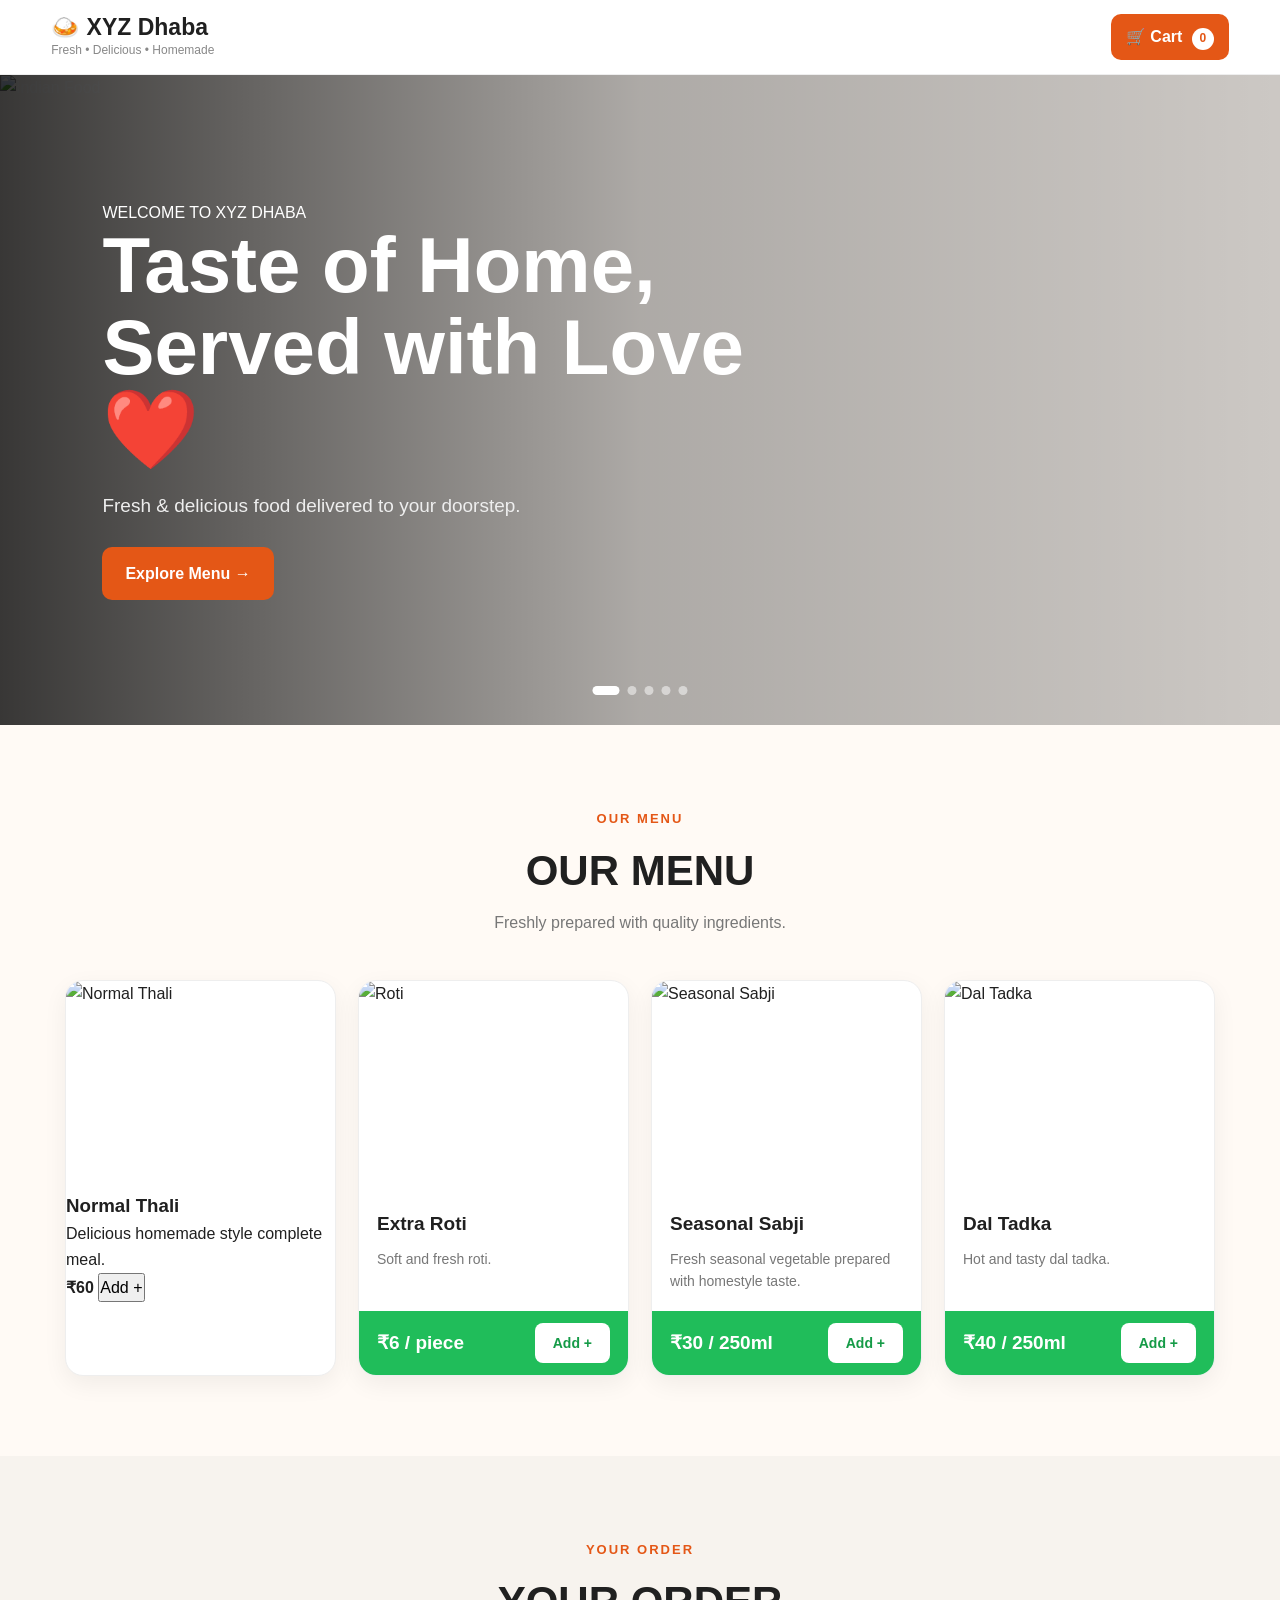
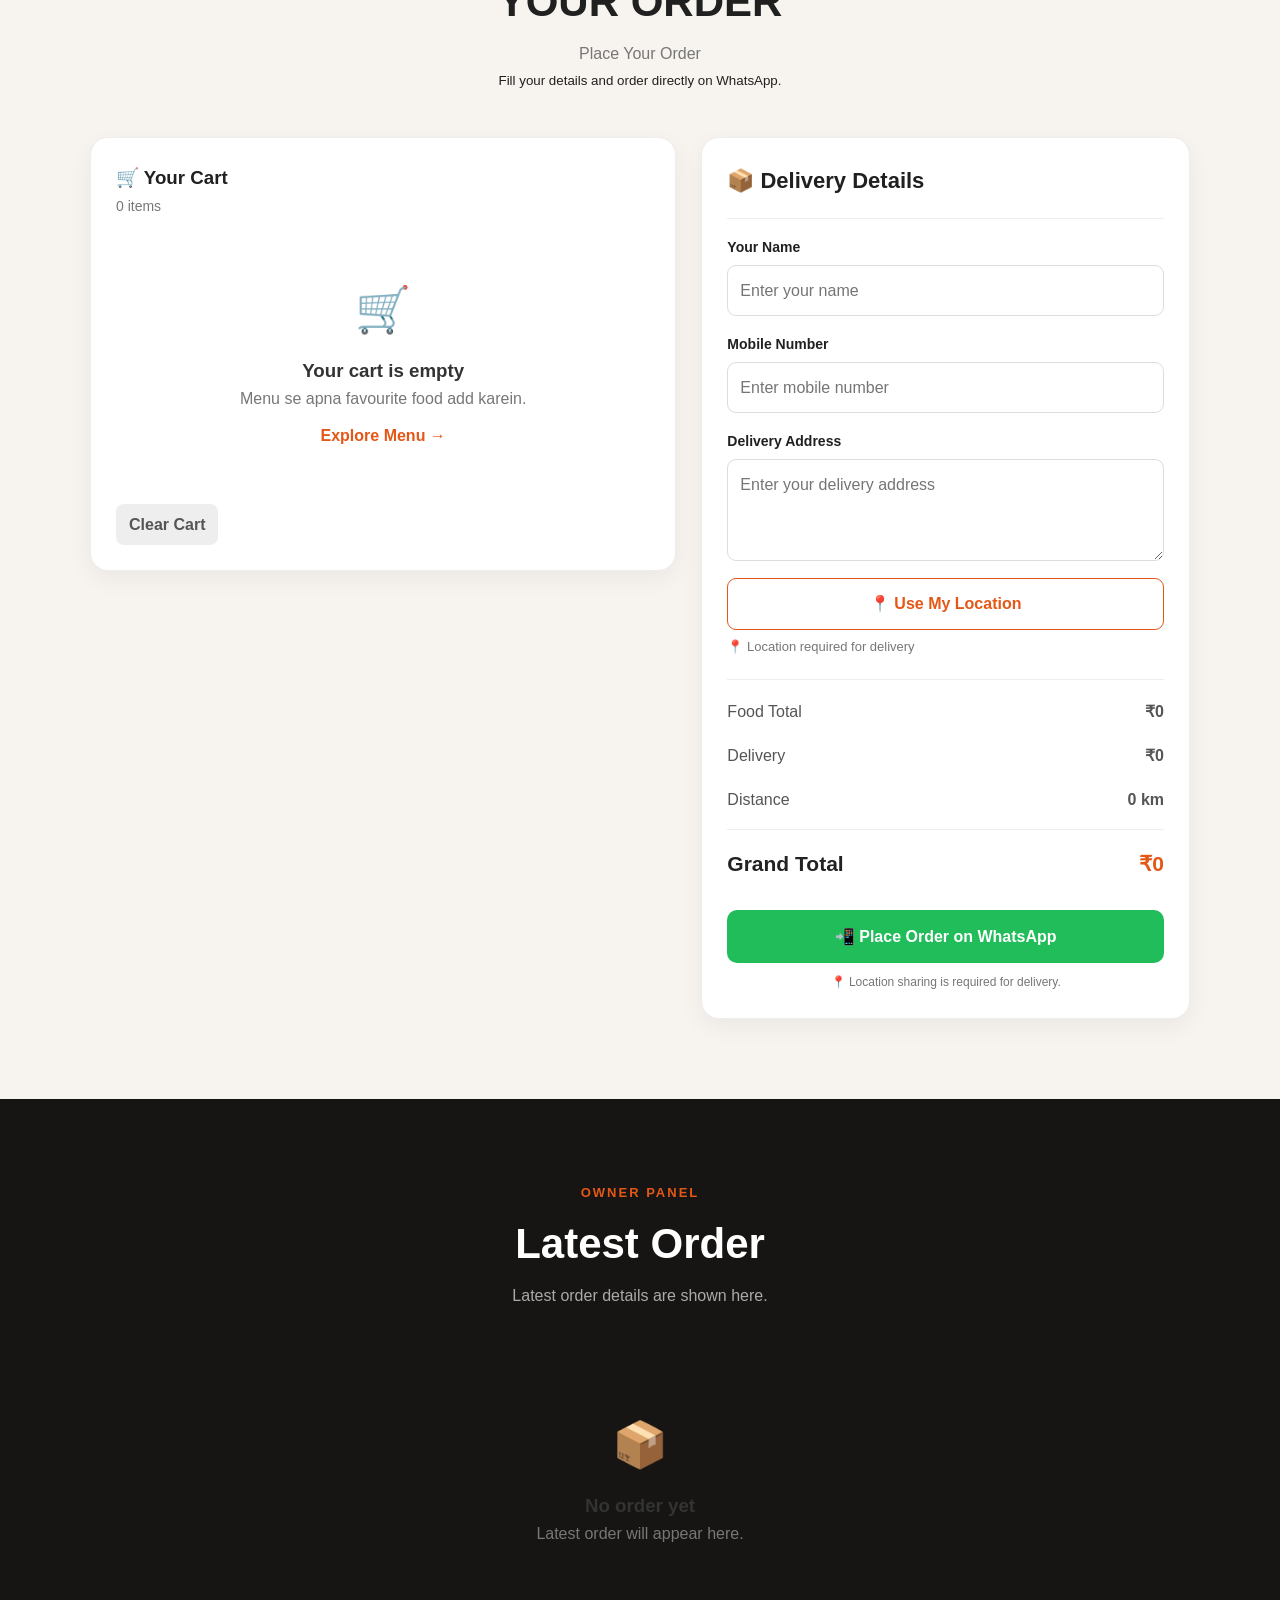
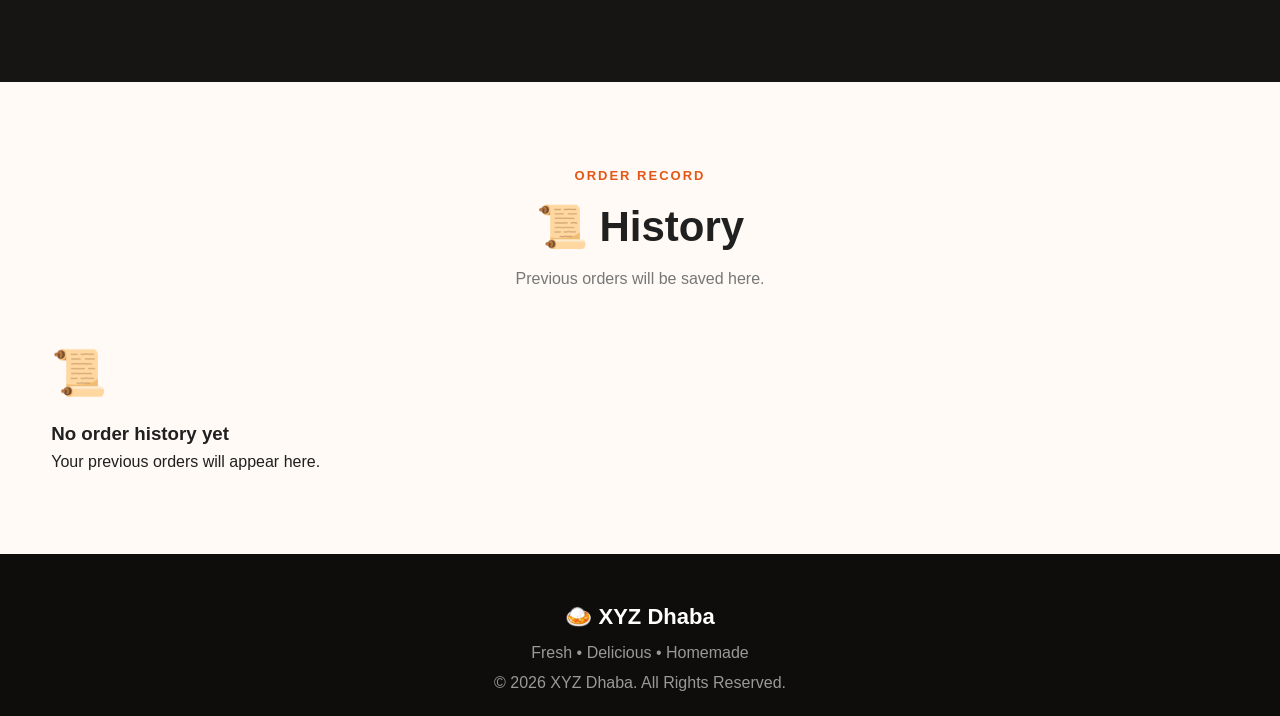
==== index.html @ 4b63f2ce "Update index.html" ====
<!DOCTYPE html><html lang="en"><head><meta charset="UTF-8">

<meta
    name="viewport"
    content="width=device-width, initial-scale=1.0"
>

<title>XYZ Dhaba | Fresh & Delicious Food</title>

<link
    rel="stylesheet"
    href="style.css"
>

</head><body><!-- =========================================
     HEADER
========================================= --><header class="header"><div class="container header-content">

    <div class="logo">

        <h1>🍛 XYZ Dhaba</h1>

        <p>Fresh • Delicious • Homemade</p>

    </div>


    <a
        href="#order"
        class="cart-button"
    >

        🛒 Cart

        <span id="cart-count">
            0
        </span>

    </a>

</div>

</header><!-- =========================================
     HERO
========================================= --><section class="hero"><div class="slider">


    <div class="slide active">

        <img
            src="https://images.unsplash.com/photo-1547592180-85f173990554?auto=format&fit=crop&w=1400&q=80"
            alt="Indian Food"
        >

    </div>


    <div class="slide">

        <img
            src="https://images.unsplash.com/photo-1601050690597-df0568f70950?auto=format&fit=crop&w=1400&q=80"
            alt="Indian Food"
        >

    </div>


    <div class="slide">

        <img
            src="https://images.unsplash.com/photo-1565557623262-b51c2513a641?auto=format&fit=crop&w=1400&q=80"
            alt="Indian Thali"
        >

    </div>


    <div class="slide">

        <img
            src="https://images.unsplash.com/photo-1601050690117-94f5f6fa8bd7?auto=format&fit=crop&w=1400&q=80"
            alt="Indian Meal"
        >

    </div>


    <div class="slide">

        <img
            src="https://images.unsplash.com/photo-1515003197210-e0cd71810b5f?auto=format&fit=crop&w=1400&q=80"
            alt="Delicious Food"
        >

    </div>


    <div class="hero-overlay">

        <div>

            <div class="welcome-text">
                WELCOME TO XYZ DHABA
            </div>

            <h2>
                Taste of Home,
                Served with Love ❤️
            </h2>

            <p>
                Fresh & delicious food
                delivered to your doorstep.
            </p>

            <a
                href="#menu"
                class="hero-button"
            >
                Explore Menu →
            </a>

        </div>

    </div>


    <div class="slider-dots">

        <span
            class="dot active"
            onclick="showSlide(0)"
        ></span>

        <span
            class="dot"
            onclick="showSlide(1)"
        ></span>

        <span
            class="dot"
            onclick="showSlide(2)"
        ></span>

        <span
            class="dot"
            onclick="showSlide(3)"
        ></span>

        <span
            class="dot"
            onclick="showSlide(4)"
        ></span>

    </div>

</div>

</section><!-- =========================================
     MENU
========================================= --><section
    class="section"
    id="menu"
><div class="container">

    <div class="section-heading menu-heading">

        <span>
            OUR MENU
        </span>

        <h2>
            OUR MENU
        </h2>

        <p>
            Freshly prepared with quality ingredients.
        </p>

    </div>


    <div class="menu-grid">


        <!-- =================================
             NORMAL THALI
        ================================= -->

        <div class="menu-card normal-thali-card">

            <div class="food-image">

                <img
                    src="https://images.unsplash.com/photo-1601050690597-df0568f70950?auto=format&fit=crop&w=700&q=80"
                    alt="Normal Thali"
                >

            </div>


            <div class="normal-thali-layout">

                <div class="normal-thali-info">

                    <h3>
                        Normal Thali
                    </h3>

                    <p>
                        Delicious homemade style
                        complete meal.
                    </p>

                </div>


                <div class="thali-action-box">

                    <strong>
                        ₹60
                    </strong>

                    <button
                        onclick="addToCart('Normal Thali', 60)"
                    >
                        Add +
                    </button>

                </div>

            </div>

        </div>



        <!-- =================================
             EXTRA ROTI
        ================================= -->

        <div class="menu-card">

            <div class="food-image">

                <img
                    src="https://images.unsplash.com/photo-1601050690117-94f5f6fa8bd7?auto=format&fit=crop&w=700&q=80"
                    alt="Roti"
                >

            </div>


            <div class="menu-content">

                <h3>
                    Extra Roti
                </h3>

                <p>
                    Soft and fresh roti.
                </p>


                <div class="menu-bottom">

                    <strong>
                        ₹6 / piece
                    </strong>


                    <button
                        onclick="addToCart('Extra Roti', 6)"
                    >
                        Add +
                    </button>

                </div>

            </div>

        </div>



        <!-- =================================
             SEASONAL SABJI
        ================================= -->

        <div class="menu-card">

            <div class="food-image">

                <img
                    src="https://images.unsplash.com/photo-1547592180-85f173990554?auto=format&fit=crop&w=700&q=80"
                    alt="Seasonal Sabji"
                >

            </div>


            <div class="menu-content">

                <h3>
                    Seasonal Sabji
                </h3>

                <p>
                    Fresh seasonal vegetable
                    prepared with homestyle taste.
                </p>


                <div class="menu-bottom">

                    <strong>
                        ₹30 / 250ml
                    </strong>


                    <button
                        onclick="addToCart('Seasonal Sabji 250ml', 30)"
                    >
                        Add +
                    </button>

                </div>

            </div>

        </div>



        <!-- =================================
             DAL TADKA
        ================================= -->

        <div class="menu-card">

            <div class="food-image">

                <img
                    src="https://images.unsplash.com/photo-1546833999-b9f581a1996d?auto=format&fit=crop&w=700&q=80"
                    alt="Dal Tadka"
                >

            </div>


            <div class="menu-content">

                <h3>
                    Dal Tadka
                </h3>

                <p>
                    Hot and tasty dal tadka.
                </p>


                <div class="menu-bottom">

                    <strong>
                        ₹40 / 250ml
                    </strong>


                    <button
                        onclick="addToCart('Dal Tadka 250ml', 40)"
                    >
                        Add +
                    </button>

                </div>

            </div>

        </div>


    </div>

</div>

</section><!-- =========================================
     ORDER SECTION
========================================= --><section
    class="section order-section"
    id="order"
><div class="container">


    <div class="section-heading order-main-heading">

        <span>
            YOUR ORDER
        </span>

        <h2>
            YOUR ORDER
        </h2>

        <p>
            Place Your Order
        </p>

        <small>
            Fill your details and order directly
            on WhatsApp.
        </small>

    </div>



    <div class="order-layout">


        <!-- =================================
             CART
        ================================= -->

        <div class="order-card">


            <div class="cart-title">

                <h3>
                    🛒 Your Cart
                </h3>

                <span id="cart-items-count">
                    0 items
                </span>

            </div>


            <div class="cart-table-wrapper">

                <div id="cart-items">

                    <div class="empty-cart">

                        <div class="empty-icon">
                            🛒
                        </div>

                        <h3>
                            Your cart is empty
                        </h3>

                        <p>
                            Menu se apna favourite
                            food add karein.
                        </p>

                        <a href="#menu">
                            Explore Menu →
                        </a>

                    </div>

                </div>

            </div>


            <button
                onclick="clearCart()"
                class="clear-cart"
            >
                Clear Cart
            </button>


        </div>



        <!-- =================================
             CUSTOMER DETAILS
        ================================= -->

        <div class="order-card">


            <div class="order-card-header">

                <div>

                    <h3>
                        📦 Delivery Details
                    </h3>

                </div>

            </div>



            <div class="form-group">

                <label for="customer-name">
                    Your Name
                </label>

                <input
                    type="text"
                    id="customer-name"
                    placeholder="Enter your name"
                >

            </div>



            <div class="form-group">

                <label for="customer-phone">
                    Mobile Number
                </label>

                <input
                    type="tel"
                    id="customer-phone"
                    placeholder="Enter mobile number"
                >

            </div>



            <div class="form-group">

                <label for="customer-address">
                    Delivery Address
                </label>

                <textarea
                    id="customer-address"
                    rows="3"
                    placeholder="Enter your delivery address"
                ></textarea>


                <button
                    type="button"
                    id="location-button"
                    onclick="getLocation()"
                    class="location-button"
                >

                    📍 Use My Location

                </button>


                <div
                    id="location-status"
                    class="location-status"
                >

                    📍 Location required for delivery

                </div>

            </div>



            <!-- =================================
                 BILL
            ================================= -->

            <div class="bill">


                <div class="bill-row">

                    <span>
                        Food Total
                    </span>

                    <strong id="food-total">
                        ₹0
                    </strong>

                </div>


                <div class="bill-row">

                    <span>
                        Delivery
                    </span>

                    <strong id="delivery-price">
                        ₹0
                    </strong>

                </div>


                <div class="bill-row">

                    <span>
                        Distance
                    </span>

                    <strong id="distance">
                        0 km
                    </strong>

                </div>


                <div class="bill-divider"></div>


                <div class="bill-row grand-total">

                    <span>
                        Grand Total
                    </span>

                    <strong id="grand-total">
                        ₹0
                    </strong>

                </div>


            </div>



            <div style="display:none;">

                <span id="delivery-charge">
                    ₹0
                </span>

                <span id="delivery-distance">
                    0 km
                </span>

            </div>



            <button
                type="button"
                onclick="orderOnWhatsApp()"
                class="whatsapp-button"
            >

                📲 Place Order on WhatsApp

            </button>


            <p class="order-note">

                📍 Location sharing is required
                for delivery.

            </p>


        </div>


    </div>

</div>

</section><!-- =========================================
     OWNER PANEL
========================================= --><section
    class="section owner-section"
    id="owner"
><div class="container">


    <div class="section-heading">

        <span>
            OWNER PANEL
        </span>

        <h2>
            Latest Order
        </h2>

        <p>
            Latest order details are shown here.
        </p>

    </div>


    <div id="owner-order">

        <div class="empty-cart">

            <div class="empty-icon">
                📦
            </div>

            <h3>
                No order yet
            </h3>

            <p>
                Latest order will appear here.
            </p>

        </div>

    </div>

</div>

</section><!-- =========================================
     HISTORY SECTION
========================================= --><section
    class="section history-section"
    id="history"
><div class="container">

    <div class="section-heading">

        <span>
            ORDER RECORD
        </span>

        <h2>
            📜 History
        </h2>

        <p>
            Previous orders will be saved here.
        </p>

    </div>


    <div id="order-history">

        <div class="history-empty">

            <div class="empty-icon">
                📜
            </div>

            <h3>
                No order history yet
            </h3>

            <p>
                Your previous orders will appear here.
            </p>

        </div>

    </div>

</div>

</section><!-- =========================================
     FOOTER
========================================= --><footer class="footer"><div class="container">

    <h3>
        🍛 XYZ Dhaba
    </h3>

    <p>
        Fresh • Delicious • Homemade
    </p>

    <p>
        © 2026 XYZ Dhaba. All Rights Reserved.
    </p>

</div>

</footer><script src="script.js"></script></body></html>
---- style.css ----
* {
    margin: 0;
    padding: 0;
    box-sizing: border-box;
}

html {
    scroll-behavior: smooth;
}

body {
    font-family: Inter, Arial, Helvetica, sans-serif;
    background: #fffaf5;
    color: #202020;
    line-height: 1.6;
    overflow-x: hidden;
}

img {
    display: block;
    width: 100%;
}

button,
input,
textarea {
    font: inherit;
}

button {
    cursor: pointer;
}

a {
    text-decoration: none;
}

.container {
    width: 92%;
    max-width: 1200px;
    margin: auto;
}


/* =========================================
   HEADER
========================================= */

.header {
    position: sticky;
    top: 0;
    z-index: 999;
    background: rgba(255,255,255,0.96);
    backdrop-filter: blur(12px);
    border-bottom: 1px solid #eee;
}

.header-content {
    min-height: 74px;
    display: flex;
    align-items: center;
    justify-content: space-between;
    gap: 20px;
}

.logo h1 {
    font-size: 23px;
    line-height: 1.2;
}

.logo p {
    color: #888;
    font-size: 12px;
}

.cart-button {
    background: #e45716;
    color: white;
    padding: 10px 15px;
    border-radius: 10px;
    font-weight: bold;
    white-space: nowrap;
}

#cart-count {
    background: white;
    color: #e45716;
    display: inline-flex;
    min-width: 22px;
    height: 22px;
    align-items: center;
    justify-content: center;
    border-radius: 50%;
    margin-left: 5px;
    font-size: 12px;
}


/* =========================================
   HERO
========================================= */

.hero {
    height: 650px;
    position: relative;
    overflow: hidden;
    color: white;
}

.slider {
    position: absolute;
    inset: 0;
}

.slide {
    position: absolute;
    inset: 0;
    opacity: 0;
    transform: scale(1.04);
    transition: opacity 1s ease, transform 6s ease;
}

.slide img {
    width: 100%;
    height: 100%;
    object-fit: cover;
}

.slide.active {
    opacity: 1;
    transform: scale(1);
}

.hero-overlay {
    position: absolute;
    inset: 0;
    z-index: 5;
    display: flex;
    align-items: center;
    padding: 0 8%;
    background: linear-gradient(
        90deg,
        rgba(0,0,0,0.78),
        rgba(0,0,0,0.32),
        rgba(0,0,0,0.2)
    );
}

.hero-overlay h2 {
    max-width: 700px;
    font-size: clamp(42px, 7vw, 78px);
    line-height: 1.05;
    margin-bottom: 20px;
}

.hero-overlay p {
    max-width: 600px;
    font-size: 19px;
    color: #eee;
    margin-bottom: 25px;
}

.hero-button {
    display: inline-block;
    background: #e45716;
    color: white;
    padding: 14px 23px;
    border-radius: 10px;
    font-weight: bold;
    transition: 0.25s;
}

.hero-button:hover {
    background: #c9470b;
    transform: translateY(-2px);
}

.slider-dots {
    position: absolute;
    bottom: 30px;
    left: 50%;
    transform: translateX(-50%);
    z-index: 10;
    display: flex;
    gap: 8px;
}

.dot {
    width: 9px;
    height: 9px;
    border-radius: 50%;
    background: rgba(255,255,255,0.5);
    transition: 0.3s;
    cursor: pointer;
}

.dot.active {
    width: 27px;
    border-radius: 10px;
    background: white;
}


/* =========================================
   SECTIONS
========================================= */

.section {
    padding: 80px 0;
}

.section-heading {
    text-align: center;
    max-width: 700px;
    margin: 0 auto 45px;
}

.section-heading span {
    color: #e45716;
    font-size: 13px;
    font-weight: 800;
    letter-spacing: 2px;
}

.section-heading h2 {
    font-size: 42px;
    margin: 6px 0;
}

.section-heading p {
    color: #777;
}


/* =========================================
   MENU
========================================= */

.menu-grid {
    max-width: 1150px;
    width: 100%;
    margin: auto;

    display: grid;
    grid-template-columns: repeat(4, 1fr);

    gap: 22px;
}

.menu-card {
    background: white;
    border-radius: 18px;
    overflow: hidden;

    border: 1px solid #eee;

    box-shadow: 0 8px 25px rgba(0,0,0,0.06);

    transition: 0.3s;
}

.menu-card:hover {
    transform: translateY(-7px);

    box-shadow: 0 15px 35px rgba(0,0,0,0.1);
}


/* FOOD IMAGE */

.food-image {
    height: 210px;
    overflow: hidden;
}

.food-image img {
    height: 100%;
    object-fit: cover;

    transition: 0.4s;
}

.menu-card:hover .food-image img {
    transform: scale(1.06);
}


/* MENU CONTENT */

.menu-content {
    padding: 18px;
}

.menu-content h3 {
    font-size: 19px;
}

.menu-content p {
    color: #777;
    font-size: 14px;

    min-height: 48px;

    margin: 8px 0 15px;
}


/* =========================================
   GREEN ADD BOX
========================================= */

.menu-bottom {

    display: flex;

    align-items: center;

    justify-content: space-between;

    background: #20bd5a;

    margin: 15px -18px -18px;

    padding: 12px 18px;
}


/* PRICE */

.menu-bottom strong {

    color: white;

    font-size: 19px;
}


/* ADD BUTTON */

.menu-bottom button {

    border: none;

    background: white;

    color: #159b47;

    padding: 9px 18px;

    border-radius: 8px;

    font-weight: bold;

    font-size: 14px;

    transition: 0.25s;
}

.menu-bottom button:hover {

    background: #159b47;

    color: white;
}


/* =========================================
   ORDER SECTION
========================================= */

.order-section {
    background: #f7f3ee;
}

.order-layout {

    max-width: 1100px;

    width: 100%;

    margin: auto;

    display: grid;

    grid-template-columns: 1.2fr 1fr;

    gap: 25px;

    align-items: start;
}

.order-card {

    background: white;

    border-radius: 18px;

    padding: 25px;

    border: 1px solid #eee;

    box-shadow: 0 8px 25px rgba(0,0,0,0.05);

    min-width: 0;
}


/* =========================================
   ORDER HEADER
========================================= */

.order-card-header {

    display: flex;

    justify-content: space-between;

    align-items: center;

    padding-bottom: 20px;

    border-bottom: 1px solid #eee;

    margin-bottom: 5px;
}

.order-card-header h3 {
    font-size: 22px;
}

#cart-items-count {

    color: #777;

    font-size: 14px;
}

.clear-cart {

    border: 0;

    background: #eee;

    color: #555;

    padding: 8px 13px;

    border-radius: 8px;

    font-weight: bold;
}


/* =========================================
   EMPTY CART
========================================= */

.empty-cart {

    text-align: center;

    padding: 55px 20px;

    color: #777;
}

.empty-icon {

    font-size: 45px;

    margin-bottom: 10px;
}

.empty-cart h3 {

    color: #333;
}

.empty-cart a {

    display: inline-block;

    margin-top: 12px;

    color: #e45716;

    font-weight: bold;
}


/* =========================================
   CART ITEMS
========================================= */

.cart-item {

    display: grid;

    grid-template-columns: 1fr auto auto auto;

    gap: 15px;

    align-items: center;

    padding: 18px 0;

    border-bottom: 1px solid #eee;
}

.cart-item-name {

    font-weight: bold;
}

.cart-item-price {

    color: #e45716;

    font-size: 13px;

    margin-top: 3px;
}

.quantity {

    display: flex;

    align-items: center;

    gap: 8px;
}

.quantity button {

    width: 31px;

    height: 31px;

    border: 0;

    border-radius: 7px;

    background: #f0f0f0;

    font-weight: bold;

    font-size: 17px;
}

.quantity button:hover {

    background: #e45716;

    color: white;
}

.remove-item {

    border: 0;

    background: transparent;

    color: #aaa;

    font-size: 17px;
}

.remove-item:hover {

    color: #e45716;
}


/* =========================================
   FORM
========================================= */

.form-group {

    margin-top: 17px;
}

.form-group label {

    display: block;

    margin-bottom: 6px;

    font-weight: 600;

    font-size: 14px;
}

.form-group input,
.form-group textarea {

    width: 100%;

    border: 1px solid #ddd;

    border-radius: 9px;

    padding: 12px;

    outline: none;

    resize: vertical;
}

.form-group input:focus,
.form-group textarea:focus {

    border-color: #e45716;
}


/* =========================================
   LOCATION
========================================= */

.location-button {

    width: 100%;

    margin-top: 9px;

    padding: 12px;

    border: 1px solid #e45716;

    border-radius: 9px;

    background: white;

    color: #e45716;

    font-weight: bold;

    transition: 0.25s;
}

.location-button:hover {

    background: #e45716;

    color: white;
}

.location-status {

    margin-top: 7px;

    color: #777;

    font-size: 13px;

    word-break: break-word;
}


/* =========================================
   BILL
========================================= */

.bill {

    margin-top: 22px;

    border-top: 1px solid #eee;

    padding-top: 10px;
}

.bill-row {

    display: flex;

    justify-content: space-between;

    align-items: center;

    gap: 15px;

    padding: 9px 0;

    color: #555;
}

.bill-divider {

    height: 1px;

    background: #eee;

    margin: 8px 0;
}

.bill-row.grand-total {

    font-size: 21px;

    font-weight: bold;

    color: #222;
}

.bill-row.grand-total strong {

    color: #e45716;
}


/* =========================================
   WHATSAPP
========================================= */

.whatsapp-button {

    width: 100%;

    border: 0;

    padding: 14px;

    border-radius: 10px;

    background: #20bd5a;

    color: white;

    font-weight: bold;

    margin-top: 20px;

    transition: 0.25s;
}

.whatsapp-button:hover {

    background: #159b47;
}

.order-note {

    text-align: center;

    color: #777;

    font-size: 12px;

    margin-top: 10px;
}


/* =========================================
   OWNER PANEL
========================================= */

.owner-section {

    background: #171513;

    color: white;
}

.owner-section .section-heading h2 {

    color: white;
}

.owner-section .section-heading p {

    color: #aaa;
}

.owner-order-card {

    background: #24211e;

    border: 1px solid #393531;

    border-radius: 16px;

    padding: 25px;

    max-width: 1000px;

    margin: auto;
}

.owner-order-top {

    display: flex;

    justify-content: space-between;

    align-items: center;

    gap: 15px;

    margin-bottom: 20px;

    padding-bottom: 15px;

    border-bottom: 1px solid #393531;
}

.owner-order-top small {

    display: block;

    color: #999;
}

.owner-order-top strong {

    color: #ff9a52;
}

.owner-customer {

    display: grid;

    grid-template-columns: repeat(3, 1fr);

    gap: 12px;

    margin-bottom: 20px;
}

.owner-customer div {

    background: #1d1a18;

    padding: 13px;

    border-radius: 9px;

    word-break: break-word;
}

.owner-customer small {

    display: block;

    color: #999;

    margin-bottom: 3px;
}

.owner-items {

    margin-bottom: 20px;
}

.owner-item {

    display: flex;

    justify-content: space-between;

    gap: 15px;

    padding: 9px 0;

    border-bottom: 1px solid #393531;
}

.owner-total {

    display: flex;

    justify-content: space-between;

    font-size: 21px;

    padding-top: 15px;
}

.owner-total strong {

    color: #ff9a52;
}


/* =========================================
   FOOTER
========================================= */

.footer {

    background: #0e0d0c;

    color: white;

    padding: 45px 0 20px;

    text-align: center;
}

.footer h3 {

    font-size: 22px;
}

.footer p {

    color: #999;

    margin-top: 5px;
}


/* =========================================
   TABLET
========================================= */

@media (max-width: 1000px) {

    .menu-grid {

        grid-template-columns: repeat(2, 1fr);
    }

    .order-layout {

        grid-template-columns: 1fr;
    }

    .owner-customer {

        grid-template-columns: repeat(2, 1fr);
    }
}


/* =========================================
   MOBILE
========================================= */

@media (max-width: 600px) {

    .container {

        width: 94%;
    }


    /* HEADER */

    .header-content {

        min-height: 64px;

        gap: 10px;
    }

    .logo h1 {

        font-size: 18px;
    }

    .logo p {

        font-size: 10px;
    }

    .cart-button {

        padding: 8px 10px;

        font-size: 13px;
    }


    /* HERO */

    .hero {

        height: 520px;
    }

    .hero-overlay {

        padding: 0 6%;

        align-items: center;
    }

    .hero-overlay h2 {

        font-size: 39px;

        line-height: 1.08;
    }

    .hero-overlay p {

        font-size: 15px;

        margin-bottom: 20px;
    }

    .hero-button {

        padding: 12px 18px;

        font-size: 14px;
    }


    /* SECTION */

    .section {

        padding: 55px 0;
    }

    .section-heading {

        margin-bottom: 30px;
    }

    .section-heading h2 {

        font-size: 30px;
    }

    .section-heading p {

        font-size: 14px;
    }


    /* MENU */

    .menu-grid {

        grid-template-columns: 1fr;

        gap: 18px;
    }

    .food-image {

        height: 210px;
    }

    .menu-content {

        padding: 16px;
    }

    .menu-content p {

        min-height: auto;
    }


    /* GREEN ADD BOX MOBILE */

    .menu-bottom {

        margin: 15px -16px -16px;

        padding: 12px 16px;
    }

    .menu-bottom strong {

        font-size: 18px;
    }

    .menu-bottom button {

        padding: 9px 16px;

        font-size: 14px;
    }


    /* ORDER */

    .order-layout {

        grid-template-columns: 1fr;

        gap: 18px;
    }

    .order-card {

        padding: 17px;

        border-radius: 14px;
    }


    /* CART */

    .cart-item {

        grid-template-columns: 1fr auto;

        gap: 8px;

        padding: 15px 0;
    }

    .cart-item > strong {

        text-align: right;
    }

    .quantity {

        grid-column: 1;

        margin-top: 3px;
    }

    .remove-item {

        grid-column: 2;

        grid-row: 1;

        justify-self: end;
    }


    /* FORM */

    .form-group input,
    .form-group textarea {

        font-size: 16px;
    }

    .location-button {

        min-height: 46px;
    }


    /* WHATSAPP */

    .whatsapp-button {

        min-height: 48px;

        font-size: 14px;
    }


    /* BILL */

    .bill-row {

        font-size: 14px;
    }

    .bill-row.grand-total {

        font-size: 18px;
    }


    /* OWNER */

    .owner-customer {

        grid-template-columns: 1fr;
    }

    .owner-order-card {

        padding: 17px;
    }

    .owner-order-top {

        flex-direction: column;

        align-items: flex-start;

        font-size: 12px;
    }

    .owner-item {

        font-size: 14px;
    }


    /* FOOTER */

    .footer {

        padding: 35px 15px 20px;
    }
}


/* =========================================
   SMALL MOBILE
========================================= */

@media (max-width: 380px) {

    .logo h1 {

        font-size: 16px;
    }

    .logo p {

        display: none;
    }

    .cart-button {

        font-size: 12px;

        padding: 7px 9px;
    }

    .hero {

        height: 480px;
    }

    .hero-overlay h2 {

        font-size: 34px;
    }

    .menu-bottom {

        align-items: center;
    }

    .menu-bottom strong {

        font-size: 17px;
    }

    .menu-bottom button {

        padding: 9px 13px;
    }
}
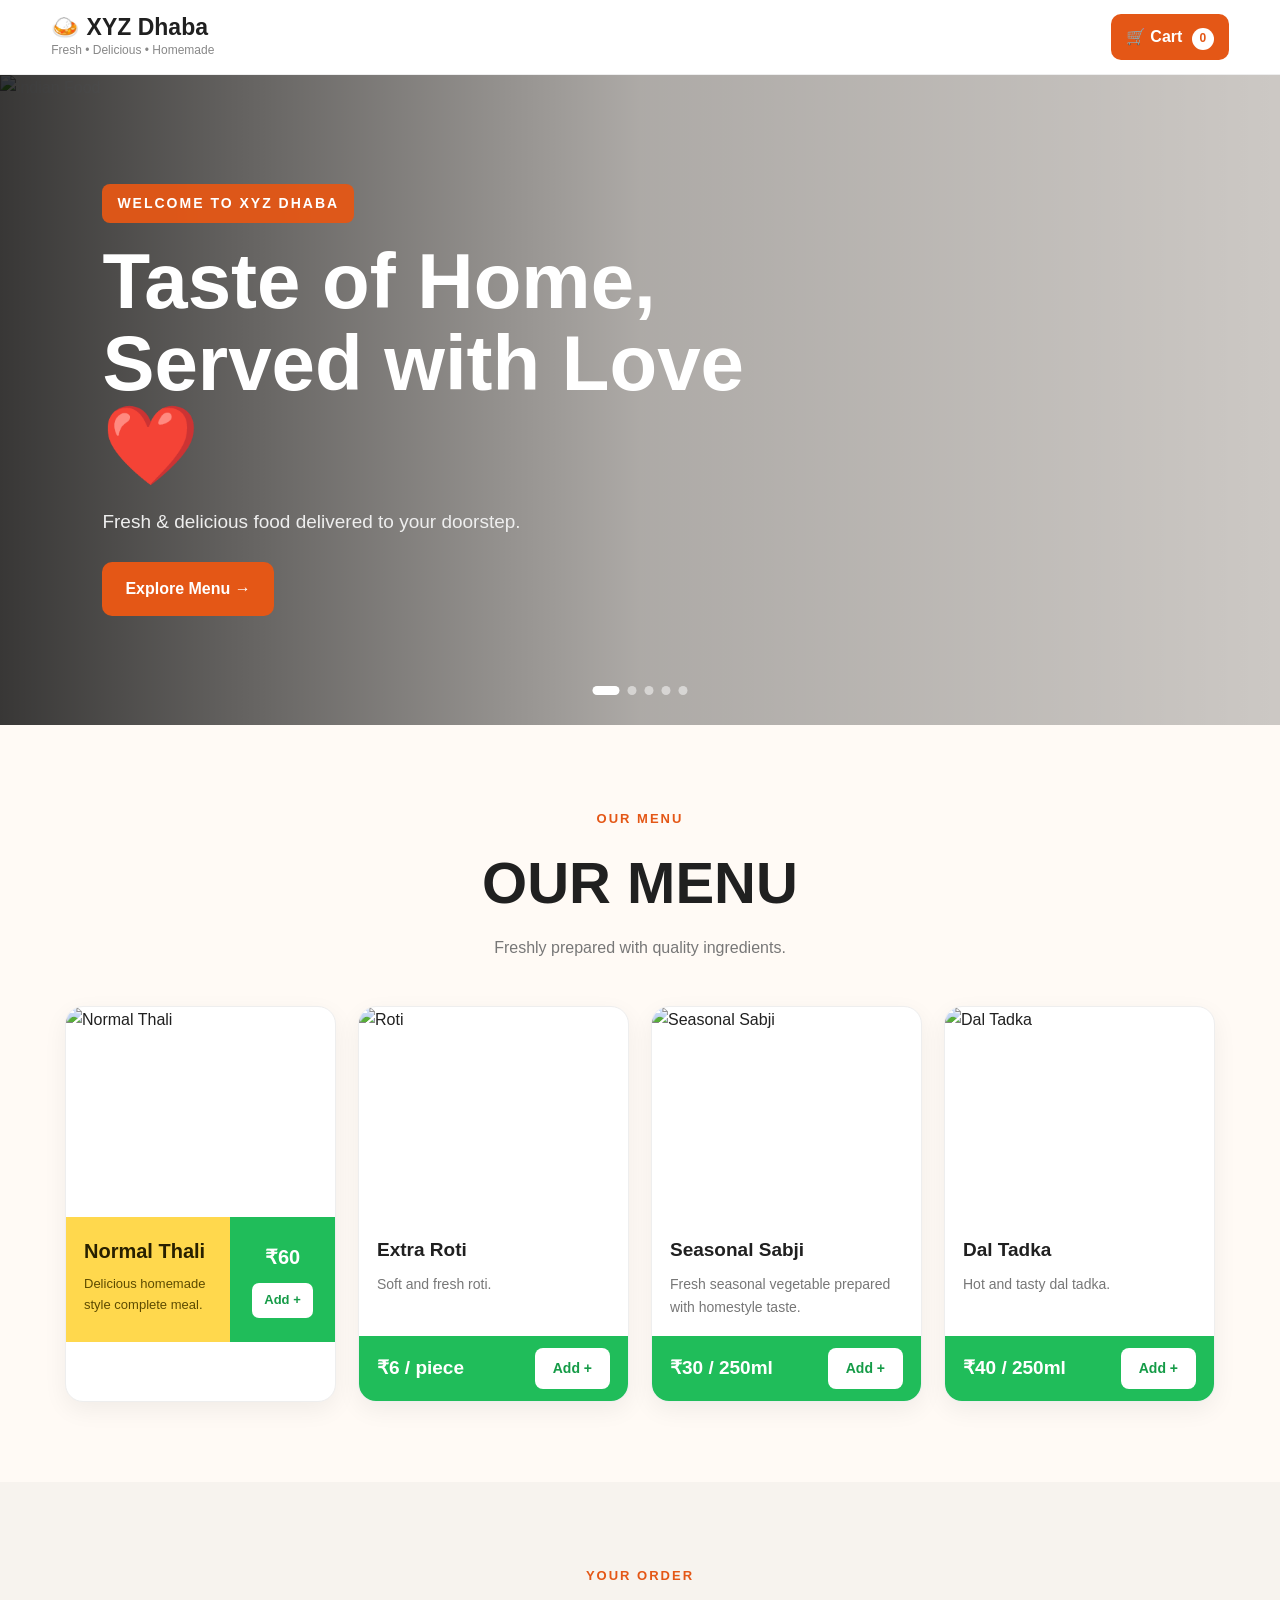
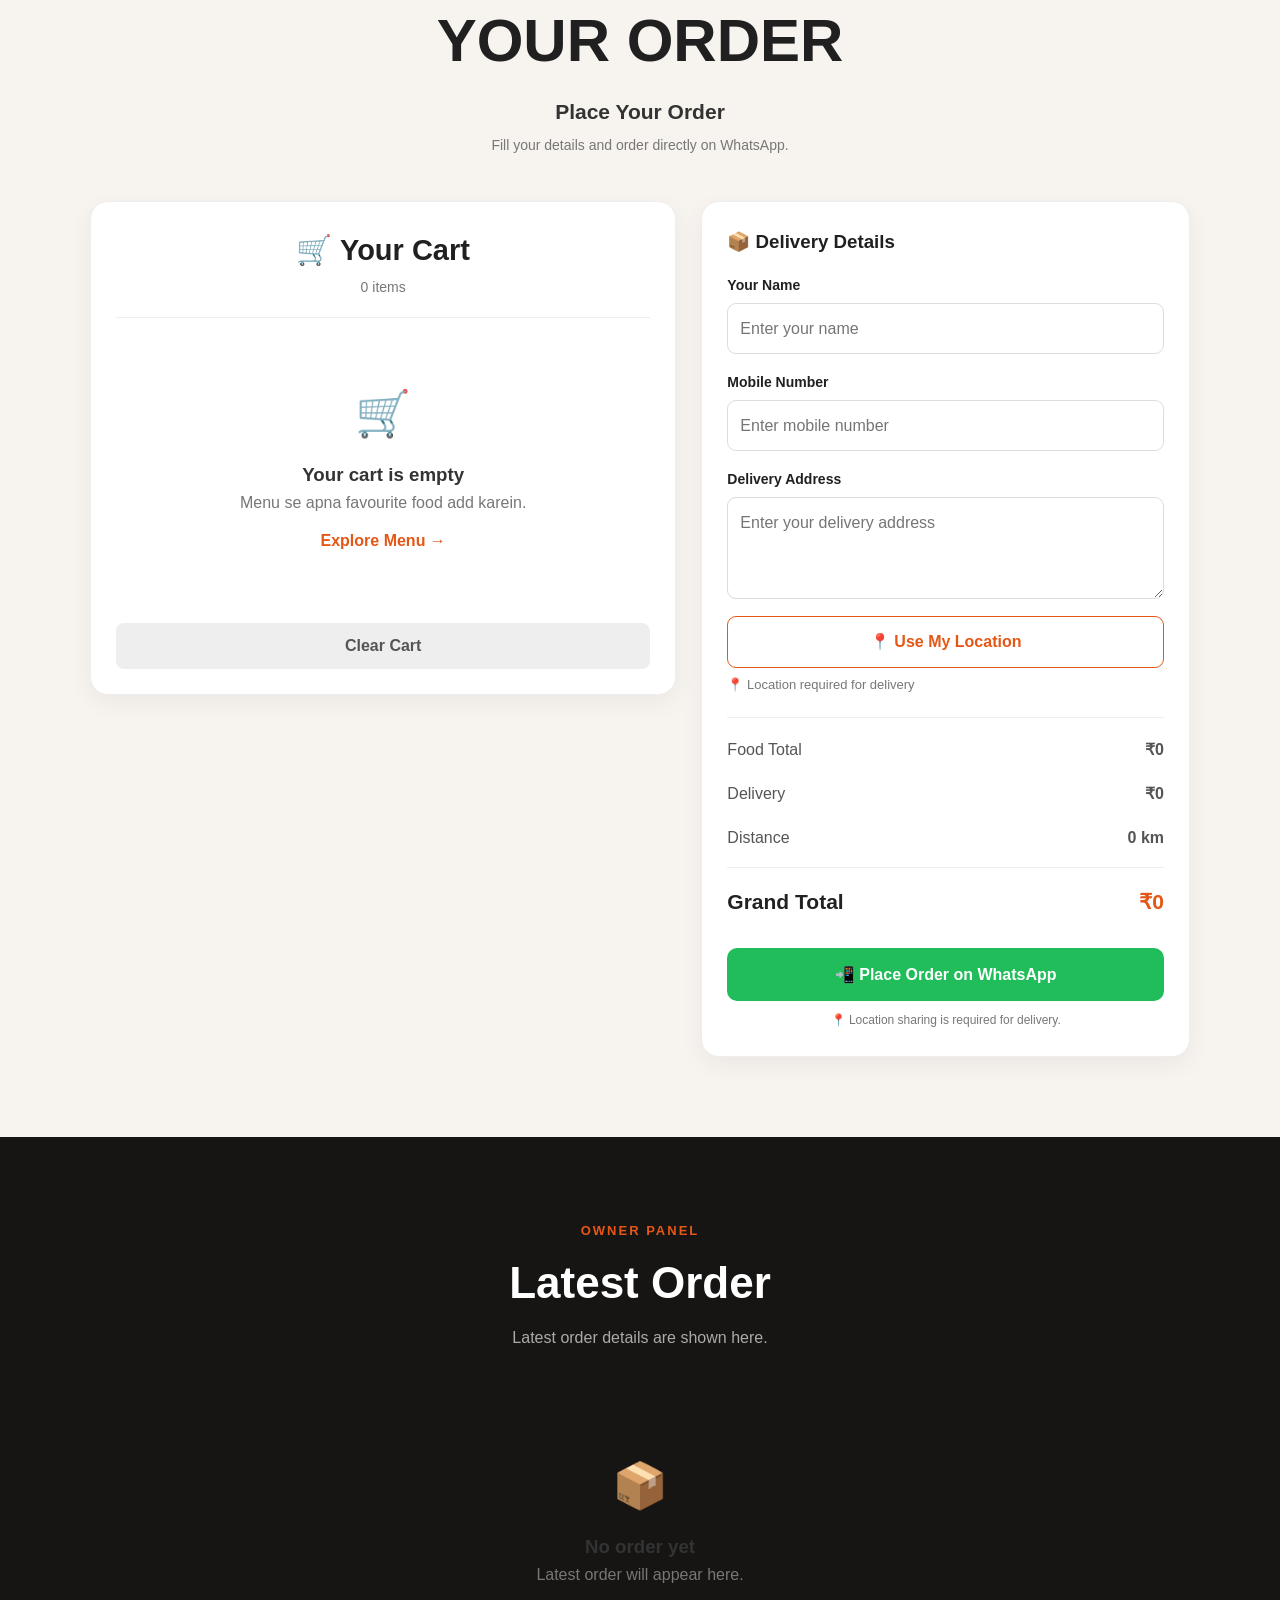
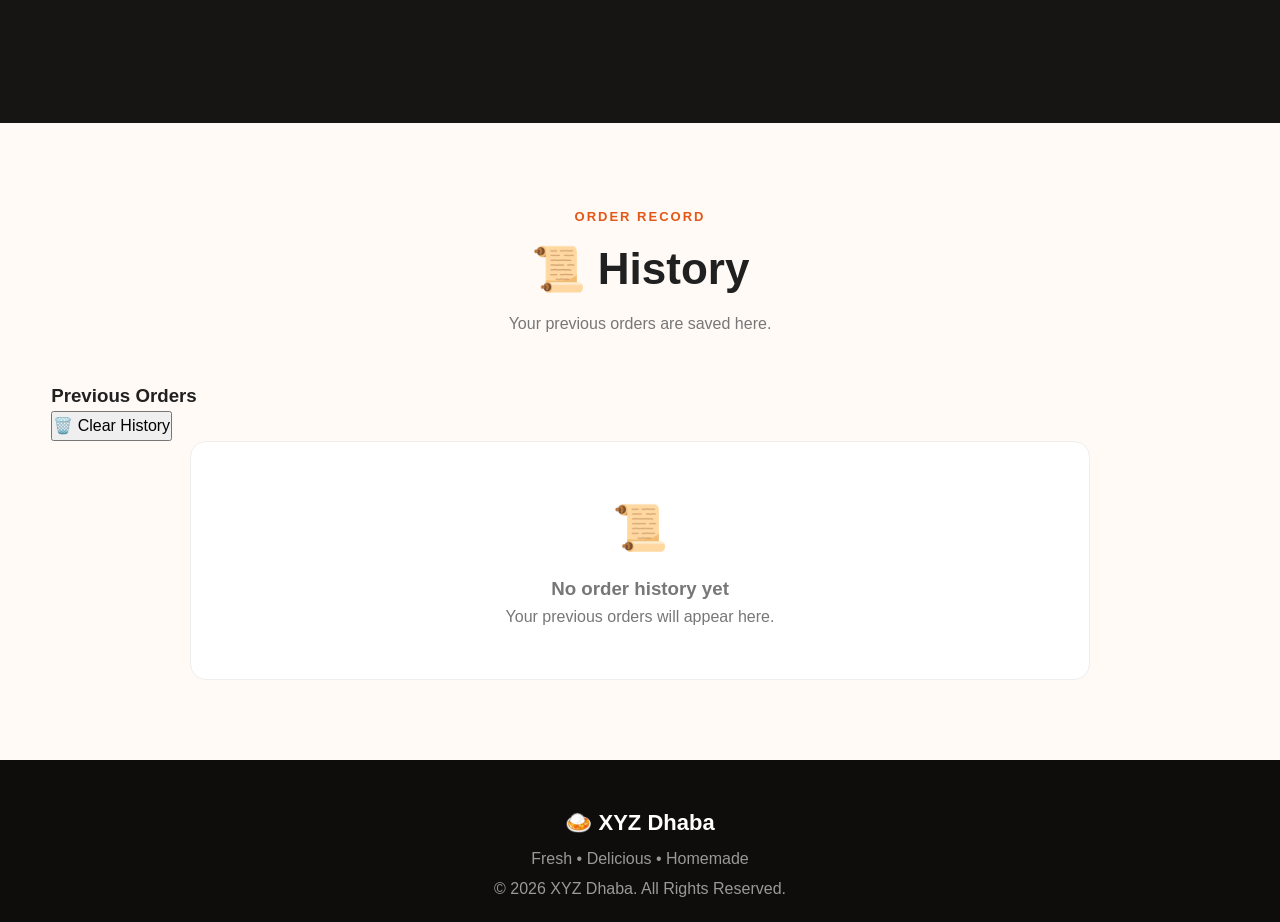
==== commit 2986fce3: "Update index.html" ====
--- a/index.html
+++ b/index.html
@@ -726,48 +726,33 @@
 </section><!-- =========================================
      HISTORY SECTION
 ========================================= --><section
-    class="section history-section"
-    id="history"
-><div class="container">
-
-    <div class="section-heading">
-
-        <span>
-            ORDER RECORD
-        </span>
-
-        <h2>
-            📜 History
-        </h2>
-
-        <p>
-            Previous orders will be saved here.
-        </p>
-
-    </div>
-
-
-    <div id="order-history">
-
-        <div class="history-empty">
-
-            <div class="empty-icon">
-                📜
-            </div>
-
-            <h3>
-                No order history yet
-            </h3>
-
-            <p>
-                Your previous orders will appear here.
-            </p>
-
-        </div>
-
-    </div>
-
-</div>
+    <section class="section history-section" id="history">
+    <div class="container">
+
+        <div class="section-heading">
+            <span>ORDER RECORD</span>
+            <h2>📜 History</h2>
+            <p>Your previous orders are saved here.</p>
+        </div>
+
+        <div class="history-header">
+            <h3>Previous Orders</h3>
+            <button onclick="clearHistory()" class="clear-history-btn">
+                🗑️ Clear History
+            </button>
+        </div>
+
+        <div id="order-history">
+
+            <div class="history-empty">
+                <div class="empty-icon">📜</div>
+                <h3>No order history yet</h3>
+                <p>Your previous orders will appear here.</p>
+            </div>
+
+        </div>
+
+    </div>
 
 </section><!-- =========================================
      FOOTER
--- a/style.css
+++ b/style.css
@@ -1,1252 +1,1187 @@
 * {
-    margin: 0;
-    padding: 0;
-    box-sizing: border-box;
-}
+  margin: 0;
+  padding: 0;
+  box-sizing: border-box;
+  }
 
 html {
-    scroll-behavior: smooth;
+scroll-behavior: smooth;
 }
 
 body {
-    font-family: Inter, Arial, Helvetica, sans-serif;
-    background: #fffaf5;
-    color: #202020;
-    line-height: 1.6;
-    overflow-x: hidden;
+font-family: Inter, Arial, Helvetica, sans-serif;
+background: #fffaf5;
+color: #202020;
+line-height: 1.6;
+overflow-x: hidden;
 }
 
 img {
-    display: block;
-    width: 100%;
+display: block;
+width: 100%;
 }
 
 button,
 input,
 textarea {
-    font: inherit;
+font: inherit;
 }
 
 button {
-    cursor: pointer;
+cursor: pointer;
 }
 
 a {
-    text-decoration: none;
+text-decoration: none;
 }
 
 .container {
-    width: 92%;
-    max-width: 1200px;
-    margin: auto;
-}
-
-
-/* =========================================
-   HEADER
+width: 92%;
+max-width: 1200px;
+margin: auto;
+}
+
+/* =========================================
+HEADER
 ========================================= */
 
 .header {
-    position: sticky;
-    top: 0;
-    z-index: 999;
-    background: rgba(255,255,255,0.96);
-    backdrop-filter: blur(12px);
-    border-bottom: 1px solid #eee;
+position: sticky;
+top: 0;
+z-index: 999;
+background: rgba(255,255,255,0.96);
+backdrop-filter: blur(12px);
+border-bottom: 1px solid #eee;
 }
 
 .header-content {
-    min-height: 74px;
-    display: flex;
+min-height: 74px;
+display: flex;
+align-items: center;
+justify-content: space-between;
+gap: 20px;
+}
+
+.logo h1 {
+font-size: 23px;
+line-height: 1.2;
+}
+
+.logo p {
+color: #888;
+font-size: 12px;
+}
+
+.cart-button {
+background: #e45716;
+color: white;
+padding: 10px 15px;
+border-radius: 10px;
+font-weight: bold;
+white-space: nowrap;
+}
+
+#cart-count {
+background: white;
+color: #e45716;
+display: inline-flex;
+min-width: 22px;
+height: 22px;
+align-items: center;
+justify-content: center;
+border-radius: 50%;
+margin-left: 5px;
+font-size: 12px;
+}
+
+/* =========================================
+HERO
+========================================= */
+
+.hero {
+height: 650px;
+position: relative;
+overflow: hidden;
+color: white;
+}
+
+.slider {
+position: absolute;
+inset: 0;
+}
+
+.slide {
+position: absolute;
+inset: 0;
+opacity: 0;
+transform: scale(1.04);
+transition: opacity 1s ease, transform 6s ease;
+}
+
+.slide img {
+width: 100%;
+height: 100%;
+object-fit: cover;
+}
+
+.slide.active {
+opacity: 1;
+transform: scale(1);
+}
+
+.hero-overlay {
+position: absolute;
+inset: 0;
+z-index: 5;
+display: flex;
+align-items: center;
+padding: 0 8%;
+background: linear-gradient(
+90deg,
+rgba(0,0,0,0.78),
+rgba(0,0,0,0.32),
+rgba(0,0,0,0.2)
+);
+}
+
+.welcome-text {
+display: inline-block;
+background: rgba(228, 87, 22, 0.95);
+padding: 8px 15px;
+border-radius: 8px;
+font-size: 14px;
+font-weight: 800;
+letter-spacing: 2px;
+margin-bottom: 18px;
+}
+
+.hero-overlay h2 {
+max-width: 700px;
+font-size: clamp(42px, 7vw, 78px);
+line-height: 1.05;
+margin-bottom: 20px;
+}
+
+.hero-overlay p {
+max-width: 600px;
+font-size: 19px;
+color: #eee;
+margin-bottom: 25px;
+}
+
+.hero-button {
+display: inline-block;
+background: #e45716;
+color: white;
+padding: 14px 23px;
+border-radius: 10px;
+font-weight: bold;
+transition: 0.25s;
+}
+
+.hero-button:hover {
+background: #c9470b;
+transform: translateY(-2px);
+}
+
+.slider-dots {
+position: absolute;
+bottom: 30px;
+left: 50%;
+transform: translateX(-50%);
+z-index: 10;
+display: flex;
+gap: 8px;
+}
+
+.dot {
+width: 9px;
+height: 9px;
+border-radius: 50%;
+background: rgba(255,255,255,0.5);
+transition: 0.3s;
+cursor: pointer;
+}
+
+.dot.active {
+width: 27px;
+border-radius: 10px;
+background: white;
+}
+
+/* =========================================
+SECTIONS
+========================================= */
+
+.section {
+padding: 80px 0;
+}
+
+.section-heading {
+text-align: center;
+max-width: 700px;
+margin: 0 auto 45px;
+}
+
+.section-heading span {
+color: #e45716;
+font-size: 13px;
+font-weight: 800;
+letter-spacing: 2px;
+}
+
+.section-heading h2 {
+font-size: 44px;
+margin: 6px 0;
+font-weight: 900;
+}
+
+.section-heading p {
+color: #777;
+}
+
+.section-heading small {
+display: block;
+color: #777;
+margin-top: 5px;
+}
+
+/* =========================================
+MENU
+========================================= */
+
+.menu-heading h2 {
+font-size: clamp(42px, 6vw, 58px);
+font-weight: 900;
+}
+
+.menu-grid {
+max-width: 1150px;
+width: 100%;
+margin: auto;
+
+display: grid;
+grid-template-columns: repeat(4, 1fr);
+
+gap: 22px;
+
+}
+
+.menu-card {
+background: white;
+border-radius: 18px;
+overflow: hidden;
+border: 1px solid #eee;
+box-shadow: 0 8px 25px rgba(0,0,0,0.06);
+transition: 0.3s;
+}
+
+.menu-card:hover {
+transform: translateY(-7px);
+box-shadow: 0 15px 35px rgba(0,0,0,0.1);
+}
+
+.food-image {
+height: 210px;
+overflow: hidden;
+}
+
+.food-image img {
+height: 100%;
+object-fit: cover;
+transition: 0.4s;
+}
+
+.menu-card:hover .food-image img {
+transform: scale(1.06);
+}
+
+/* =========================================
+NORMAL THALI SPECIAL DESIGN
+========================================= */
+
+.normal-thali-layout {
+display: grid;
+grid-template-columns: 1fr 105px;
+min-height: 125px;
+}
+
+.normal-thali-info {
+background: #ffd84d;
+padding: 18px;
+}
+
+.normal-thali-info h3 {
+font-size: 20px;
+color: #282000;
+}
+
+.normal-thali-info p {
+color: #5d4b00;
+font-size: 13px;
+margin-top: 7px;
+}
+
+.thali-action-box {
+background: #20bd5a;
+color: white;
+display: flex;
+flex-direction: column;
+justify-content: center;
+align-items: center;
+gap: 10px;
+padding: 10px;
+}
+
+.thali-action-box strong {
+font-size: 20px;
+}
+
+.thali-action-box button {
+border: none;
+background: white;
+color: #159b47;
+padding: 7px 12px;
+border-radius: 7px;
+font-weight: bold;
+font-size: 13px;
+transition: 0.25s;
+}
+
+.thali-action-box button:hover {
+background: #159b47;
+color: white;
+}
+
+/* =========================================
+OTHER MENU CONTENT
+========================================= */
+
+.menu-content {
+padding: 18px;
+}
+
+.menu-content h3 {
+font-size: 19px;
+}
+
+.menu-content p {
+color: #777;
+font-size: 14px;
+min-height: 48px;
+margin: 8px 0 15px;
+}
+
+/* =========================================
+GREEN ADD BOX
+========================================= */
+
+.menu-bottom {
+display: flex;
+align-items: center;
+justify-content: space-between;
+background: #20bd5a;
+margin: 15px -18px -18px;
+padding: 12px 18px;
+}
+
+.menu-bottom strong {
+color: white;
+font-size: 19px;
+}
+
+.menu-bottom button {
+border: none;
+background: white;
+color: #159b47;
+padding: 9px 18px;
+border-radius: 8px;
+font-weight: bold;
+font-size: 14px;
+transition: 0.25s;
+}
+
+.menu-bottom button:hover {
+background: #159b47;
+color: white;
+}
+
+/* =========================================
+ORDER SECTION
+========================================= */
+
+.order-section {
+background: #f7f3ee;
+}
+
+.order-main-heading h2 {
+font-size: clamp(42px, 6vw, 60px);
+font-weight: 900;
+}
+
+.order-main-heading p {
+font-size: 21px;
+font-weight: 700;
+color: #333;
+}
+
+.order-main-heading small {
+font-size: 14px;
+}
+
+.order-layout {
+max-width: 1100px;
+width: 100%;
+margin: auto;
+display: grid;
+grid-template-columns: 1.2fr 1fr;
+gap: 25px;
+align-items: start;
+}
+
+.order-card {
+background: white;
+border-radius: 18px;
+padding: 25px;
+border: 1px solid #eee;
+box-shadow: 0 8px 25px rgba(0,0,0,0.05);
+min-width: 0;
+}
+
+/* =========================================
+CART CENTER HEADING
+========================================= */
+
+.cart-title {
+text-align: center;
+padding-bottom: 18px;
+border-bottom: 1px solid #eee;
+margin-bottom: 5px;
+}
+
+.cart-title h3 {
+font-size: 29px;
+font-weight: 900;
+}
+
+#cart-items-count {
+color: #777;
+font-size: 14px;
+}
+
+/* =========================================
+CART TABLE
+========================================= */
+
+.cart-table-wrapper {
+width: 100%;
+overflow-x: auto;
+}
+
+.cart-table {
+width: 100%;
+border-collapse: collapse;
+margin-top: 8px;
+}
+
+.cart-table th {
+background: #f3f3f3;
+color: #444;
+padding: 12px 10px;
+text-align: left;
+font-size: 13px;
+}
+
+.cart-table td {
+padding: 14px 10px;
+border-bottom: 1px solid #eee;
+vertical-align: middle;
+font-size: 14px;
+}
+
+.cart-table th:last-child,
+.cart-table td:last-child {
+text-align: center;
+}
+
+.cart-product {
+font-weight: 700;
+}
+
+.cart-price {
+color: #e45716;
+font-size: 13px;
+}
+
+.quantity {
+display: flex;
+align-items: center;
+justify-content: center;
+gap: 7px;
+}
+
+.quantity button {
+width: 30px;
+height: 30px;
+border: 0;
+border-radius: 7px;
+background: #f0f0f0;
+font-weight: bold;
+font-size: 16px;
+}
+
+.quantity button:hover {
+background: #e45716;
+color: white;
+}
+
+.remove-item {
+border: 0;
+background: transparent;
+color: #aaa;
+font-size: 17px;
+}
+
+.remove-item:hover {
+color: #e45716;
+}
+
+.clear-cart {
+width: 100%;
+border: 0;
+background: #eee;
+color: #555;
+padding: 10px;
+border-radius: 8px;
+font-weight: bold;
+margin-top: 15px;
+}
+
+.clear-cart:hover {
+background: #e45716;
+color: white;
+}
+
+/* =========================================
+EMPTY CART
+========================================= */
+
+.empty-cart {
+text-align: center;
+padding: 55px 20px;
+color: #777;
+}
+
+.empty-icon {
+font-size: 45px;
+margin-bottom: 10px;
+}
+
+.empty-cart h3 {
+color: #333;
+}
+
+.empty-cart a {
+display: inline-block;
+margin-top: 12px;
+color: #e45716;
+font-weight: bold;
+}
+
+/* =========================================
+FORM
+========================================= */
+
+.form-group {
+margin-top: 17px;
+}
+
+.form-group label {
+display: block;
+margin-bottom: 6px;
+font-weight: 600;
+font-size: 14px;
+}
+
+.form-group input,
+.form-group textarea {
+width: 100%;
+border: 1px solid #ddd;
+border-radius: 9px;
+padding: 12px;
+outline: none;
+resize: vertical;
+}
+
+.form-group input:focus,
+.form-group textarea:focus {
+border-color: #e45716;
+}
+
+/* =========================================
+LOCATION
+========================================= */
+
+.location-button {
+width: 100%;
+margin-top: 9px;
+padding: 12px;
+border: 1px solid #e45716;
+border-radius: 9px;
+background: white;
+color: #e45716;
+font-weight: bold;
+transition: 0.25s;
+}
+
+.location-button:hover {
+background: #e45716;
+color: white;
+}
+
+.location-status {
+margin-top: 7px;
+color: #777;
+font-size: 13px;
+word-break: break-word;
+}
+
+/* =========================================
+BILL
+========================================= */
+
+.bill {
+margin-top: 22px;
+border-top: 1px solid #eee;
+padding-top: 10px;
+}
+
+.bill-row {
+display: flex;
+justify-content: space-between;
+align-items: center;
+gap: 15px;
+padding: 9px 0;
+color: #555;
+}
+
+.bill-divider {
+height: 1px;
+background: #eee;
+margin: 8px 0;
+}
+
+.bill-row.grand-total {
+font-size: 21px;
+font-weight: bold;
+color: #222;
+}
+
+.bill-row.grand-total strong {
+color: #e45716;
+}
+
+/* =========================================
+WHATSAPP
+========================================= */
+
+.whatsapp-button {
+width: 100%;
+border: 0;
+padding: 14px;
+border-radius: 10px;
+background: #20bd5a;
+color: white;
+font-weight: bold;
+margin-top: 20px;
+transition: 0.25s;
+}
+
+.whatsapp-button:hover {
+background: #159b47;
+}
+
+.order-note {
+text-align: center;
+color: #777;
+font-size: 12px;
+margin-top: 10px;
+}
+
+/* =========================================
+OWNER PANEL
+========================================= */
+
+.owner-section {
+background: #171513;
+color: white;
+}
+
+.owner-section .section-heading h2 {
+color: white;
+}
+
+.owner-section .section-heading p {
+color: #aaa;
+}
+
+.owner-order-card {
+background: #24211e;
+border: 1px solid #393531;
+border-radius: 16px;
+padding: 25px;
+max-width: 1000px;
+margin: auto;
+}
+
+.owner-order-top {
+display: flex;
+justify-content: space-between;
+align-items: center;
+gap: 15px;
+margin-bottom: 20px;
+padding-bottom: 15px;
+border-bottom: 1px solid #393531;
+}
+
+.owner-order-top small {
+display: block;
+color: #999;
+}
+
+.owner-order-top strong {
+color: #ff9a52;
+}
+
+.owner-customer {
+display: grid;
+grid-template-columns: repeat(3, 1fr);
+gap: 12px;
+margin-bottom: 20px;
+}
+
+.owner-customer div {
+background: #1d1a18;
+padding: 13px;
+border-radius: 9px;
+word-break: break-word;
+}
+
+.owner-customer small {
+display: block;
+color: #999;
+margin-bottom: 3px;
+}
+
+.owner-items {
+margin-bottom: 20px;
+}
+
+.owner-item {
+display: flex;
+justify-content: space-between;
+gap: 15px;
+padding: 9px 0;
+border-bottom: 1px solid #393531;
+}
+
+.owner-total {
+display: flex;
+justify-content: space-between;
+font-size: 21px;
+padding-top: 15px;
+}
+
+.owner-total strong {
+color: #ff9a52;
+}
+
+/* =========================================
+HISTORY
+========================================= */
+
+.history-section {
+background: #fffaf5;
+}
+
+.history-empty {
+text-align: center;
+background: white;
+border: 1px solid #eee;
+border-radius: 16px;
+padding: 50px 20px;
+max-width: 900px;
+margin: auto;
+color: #777;
+}
+
+.history-card {
+background: white;
+border: 1px solid #eee;
+border-radius: 16px;
+max-width: 1000px;
+margin: 0 auto 18px;
+padding: 20px;
+box-shadow: 0 7px 20px rgba(0,0,0,0.05);
+}
+
+.history-top {
+display: flex;
+justify-content: space-between;
+gap: 15px;
+border-bottom: 1px solid #eee;
+padding-bottom: 12px;
+margin-bottom: 12px;
+}
+
+.history-top strong {
+color: #e45716;
+}
+
+.history-items {
+margin-bottom: 12px;
+}
+
+.history-item {
+display: flex;
+justify-content: space-between;
+padding: 7px 0;
+border-bottom: 1px solid #f0f0f0;
+}
+
+.history-total {
+display: flex;
+justify-content: space-between;
+padding-top: 12px;
+font-size: 19px;
+font-weight: bold;
+}
+
+.history-total strong {
+color: #e45716;
+}
+
+/* =========================================
+FOOTER
+========================================= */
+
+.footer {
+background: #0e0d0c;
+color: white;
+padding: 45px 0 20px;
+text-align: center;
+}
+
+.footer h3 {
+font-size: 22px;
+}
+
+.footer p {
+color: #999;
+margin-top: 5px;
+}
+
+/* =========================================
+TABLET
+========================================= */
+
+@media (max-width: 1000px) {
+
+.menu-grid {
+    grid-template-columns: repeat(2, 1fr);
+}
+
+.order-layout {
+    grid-template-columns: 1fr;
+}
+
+.owner-customer {
+    grid-template-columns: repeat(2, 1fr);
+}
+
+}
+
+/* =========================================
+MOBILE
+========================================= */
+
+@media (max-width: 600px) {
+
+.container {
+    width: 94%;
+}
+
+.header-content {
+    min-height: 64px;
+    gap: 10px;
+}
+
+.logo h1 {
+    font-size: 18px;
+}
+
+.logo p {
+    font-size: 10px;
+}
+
+.cart-button {
+    padding: 8px 10px;
+    font-size: 13px;
+}
+
+
+/* HERO */
+
+.hero {
+    height: 520px;
+}
+
+.hero-overlay {
+    padding: 0 6%;
     align-items: center;
-    justify-content: space-between;
-    gap: 20px;
-}
-
-.logo h1 {
-    font-size: 23px;
-    line-height: 1.2;
-}
-
-.logo p {
-    color: #888;
-    font-size: 12px;
-}
-
-.cart-button {
-    background: #e45716;
-    color: white;
-    padding: 10px 15px;
-    border-radius: 10px;
-    font-weight: bold;
-    white-space: nowrap;
-}
-
-#cart-count {
-    background: white;
-    color: #e45716;
-    display: inline-flex;
-    min-width: 22px;
-    height: 22px;
-    align-items: center;
-    justify-content: center;
-    border-radius: 50%;
-    margin-left: 5px;
-    font-size: 12px;
-}
-
-
-/* =========================================
-   HERO
-========================================= */
-
-.hero {
-    height: 650px;
-    position: relative;
-    overflow: hidden;
-    color: white;
-}
-
-.slider {
-    position: absolute;
-    inset: 0;
-}
-
-.slide {
-    position: absolute;
-    inset: 0;
-    opacity: 0;
-    transform: scale(1.04);
-    transition: opacity 1s ease, transform 6s ease;
-}
-
-.slide img {
-    width: 100%;
-    height: 100%;
-    object-fit: cover;
-}
-
-.slide.active {
-    opacity: 1;
-    transform: scale(1);
-}
-
-.hero-overlay {
-    position: absolute;
-    inset: 0;
-    z-index: 5;
-    display: flex;
-    align-items: center;
-    padding: 0 8%;
-    background: linear-gradient(
-        90deg,
-        rgba(0,0,0,0.78),
-        rgba(0,0,0,0.32),
-        rgba(0,0,0,0.2)
-    );
+}
+
+.welcome-text {
+    font-size: 11px;
+    padding: 7px 11px;
+    letter-spacing: 1px;
 }
 
 .hero-overlay h2 {
-    max-width: 700px;
-    font-size: clamp(42px, 7vw, 78px);
-    line-height: 1.05;
+    font-size: 39px;
+    line-height: 1.08;
+}
+
+.hero-overlay p {
+    font-size: 15px;
     margin-bottom: 20px;
 }
 
-.hero-overlay p {
-    max-width: 600px;
-    font-size: 19px;
-    color: #eee;
-    margin-bottom: 25px;
-}
-
 .hero-button {
-    display: inline-block;
-    background: #e45716;
-    color: white;
-    padding: 14px 23px;
-    border-radius: 10px;
-    font-weight: bold;
-    transition: 0.25s;
-}
-
-.hero-button:hover {
-    background: #c9470b;
-    transform: translateY(-2px);
-}
-
-.slider-dots {
-    position: absolute;
-    bottom: 30px;
-    left: 50%;
-    transform: translateX(-50%);
-    z-index: 10;
-    display: flex;
-    gap: 8px;
-}
-
-.dot {
-    width: 9px;
-    height: 9px;
-    border-radius: 50%;
-    background: rgba(255,255,255,0.5);
-    transition: 0.3s;
-    cursor: pointer;
-}
-
-.dot.active {
-    width: 27px;
-    border-radius: 10px;
-    background: white;
-}
-
-
-/* =========================================
-   SECTIONS
-========================================= */
+    padding: 12px 18px;
+    font-size: 14px;
+}
+
+
+/* SECTION */
 
 .section {
-    padding: 80px 0;
+    padding: 55px 0;
 }
 
 .section-heading {
-    text-align: center;
-    max-width: 700px;
-    margin: 0 auto 45px;
-}
-
-.section-heading span {
-    color: #e45716;
-    font-size: 13px;
-    font-weight: 800;
-    letter-spacing: 2px;
+    margin-bottom: 30px;
 }
 
 .section-heading h2 {
-    font-size: 42px;
-    margin: 6px 0;
+    font-size: 30px;
+}
+
+.menu-heading h2,
+.order-main-heading h2 {
+    font-size: 38px;
 }
 
 .section-heading p {
-    color: #777;
-}
-
-
-/* =========================================
-   MENU
-========================================= */
+    font-size: 14px;
+}
+
+
+/* MENU */
 
 .menu-grid {
-    max-width: 1150px;
-    width: 100%;
-    margin: auto;
-
-    display: grid;
-    grid-template-columns: repeat(4, 1fr);
-
-    gap: 22px;
-}
-
-.menu-card {
-    background: white;
-    border-radius: 18px;
-    overflow: hidden;
-
-    border: 1px solid #eee;
-
-    box-shadow: 0 8px 25px rgba(0,0,0,0.06);
-
-    transition: 0.3s;
-}
-
-.menu-card:hover {
-    transform: translateY(-7px);
-
-    box-shadow: 0 15px 35px rgba(0,0,0,0.1);
-}
-
-
-/* FOOD IMAGE */
+    grid-template-columns: 1fr;
+    gap: 18px;
+}
 
 .food-image {
     height: 210px;
-    overflow: hidden;
-}
-
-.food-image img {
-    height: 100%;
-    object-fit: cover;
-
-    transition: 0.4s;
-}
-
-.menu-card:hover .food-image img {
-    transform: scale(1.06);
-}
-
-
-/* MENU CONTENT */
+}
+
+
+/* NORMAL THALI */
+
+.normal-thali-layout {
+    grid-template-columns: 1fr 100px;
+}
+
+.normal-thali-info {
+    padding: 15px;
+}
+
+.normal-thali-info h3 {
+    font-size: 18px;
+}
+
+.normal-thali-info p {
+    font-size: 12px;
+}
+
+.thali-action-box {
+    padding: 8px;
+}
+
+
+/* OTHER MENU */
 
 .menu-content {
-    padding: 18px;
-}
-
-.menu-content h3 {
-    font-size: 19px;
+    padding: 16px;
 }
 
 .menu-content p {
-    color: #777;
+    min-height: auto;
+}
+
+.menu-bottom {
+    margin: 15px -16px -16px;
+    padding: 12px 16px;
+}
+
+.menu-bottom strong {
+    font-size: 18px;
+}
+
+.menu-bottom button {
+    padding: 9px 16px;
     font-size: 14px;
-
-    min-height: 48px;
-
-    margin: 8px 0 15px;
-}
-
-
-/* =========================================
-   GREEN ADD BOX
-========================================= */
-
-.menu-bottom {
-
-    display: flex;
-
-    align-items: center;
-
-    justify-content: space-between;
-
-    background: #20bd5a;
-
-    margin: 15px -18px -18px;
-
-    padding: 12px 18px;
-}
-
-
-/* PRICE */
-
-.menu-bottom strong {
-
-    color: white;
-
-    font-size: 19px;
-}
-
-
-/* ADD BUTTON */
-
-.menu-bottom button {
-
-    border: none;
-
-    background: white;
-
-    color: #159b47;
-
-    padding: 9px 18px;
-
-    border-radius: 8px;
-
-    font-weight: bold;
-
-    font-size: 14px;
-
-    transition: 0.25s;
-}
-
-.menu-bottom button:hover {
-
-    background: #159b47;
-
-    color: white;
-}
-
-
-/* =========================================
-   ORDER SECTION
-========================================= */
-
-.order-section {
-    background: #f7f3ee;
-}
+}
+
+
+/* ORDER */
 
 .order-layout {
-
-    max-width: 1100px;
-
-    width: 100%;
-
-    margin: auto;
-
-    display: grid;
-
-    grid-template-columns: 1.2fr 1fr;
-
-    gap: 25px;
-
-    align-items: start;
+    grid-template-columns: 1fr;
+    gap: 18px;
 }
 
 .order-card {
-
-    background: white;
-
-    border-radius: 18px;
-
-    padding: 25px;
-
-    border: 1px solid #eee;
-
-    box-shadow: 0 8px 25px rgba(0,0,0,0.05);
-
-    min-width: 0;
-}
-
-
-/* =========================================
-   ORDER HEADER
-========================================= */
-
-.order-card-header {
-
-    display: flex;
-
-    justify-content: space-between;
-
-    align-items: center;
-
-    padding-bottom: 20px;
-
-    border-bottom: 1px solid #eee;
-
-    margin-bottom: 5px;
-}
-
-.order-card-header h3 {
-    font-size: 22px;
-}
-
-#cart-items-count {
-
-    color: #777;
-
-    font-size: 14px;
-}
-
-.clear-cart {
-
-    border: 0;
-
-    background: #eee;
-
-    color: #555;
-
-    padding: 8px 13px;
-
-    border-radius: 8px;
-
-    font-weight: bold;
-}
-
-
-/* =========================================
-   EMPTY CART
-========================================= */
-
-.empty-cart {
-
-    text-align: center;
-
-    padding: 55px 20px;
-
-    color: #777;
-}
-
-.empty-icon {
-
-    font-size: 45px;
-
-    margin-bottom: 10px;
-}
-
-.empty-cart h3 {
-
-    color: #333;
-}
-
-.empty-cart a {
-
-    display: inline-block;
-
-    margin-top: 12px;
-
-    color: #e45716;
-
-    font-weight: bold;
-}
-
-
-/* =========================================
-   CART ITEMS
-========================================= */
-
-.cart-item {
-
-    display: grid;
-
-    grid-template-columns: 1fr auto auto auto;
-
-    gap: 15px;
-
-    align-items: center;
-
-    padding: 18px 0;
-
-    border-bottom: 1px solid #eee;
-}
-
-.cart-item-name {
-
-    font-weight: bold;
-}
-
-.cart-item-price {
-
-    color: #e45716;
-
-    font-size: 13px;
-
-    margin-top: 3px;
-}
-
-.quantity {
-
-    display: flex;
-
-    align-items: center;
-
-    gap: 8px;
-}
-
-.quantity button {
-
-    width: 31px;
-
-    height: 31px;
-
-    border: 0;
-
-    border-radius: 7px;
-
-    background: #f0f0f0;
-
-    font-weight: bold;
-
-    font-size: 17px;
-}
-
-.quantity button:hover {
-
-    background: #e45716;
-
-    color: white;
-}
-
-.remove-item {
-
-    border: 0;
-
-    background: transparent;
-
-    color: #aaa;
-
-    font-size: 17px;
-}
-
-.remove-item:hover {
-
-    color: #e45716;
-}
-
-
-/* =========================================
-   FORM
-========================================= */
-
-.form-group {
-
-    margin-top: 17px;
-}
-
-.form-group label {
-
-    display: block;
-
-    margin-bottom: 6px;
-
-    font-weight: 600;
-
-    font-size: 14px;
-}
+    padding: 17px;
+    border-radius: 14px;
+}
+
+.cart-title h3 {
+    font-size: 25px;
+}
+
+
+/* CART TABLE */
+
+.cart-table {
+    min-width: 600px;
+}
+
+.cart-table th,
+.cart-table td {
+    padding: 11px 8px;
+}
+
+
+/* FORM */
 
 .form-group input,
 .form-group textarea {
-
-    width: 100%;
-
-    border: 1px solid #ddd;
-
-    border-radius: 9px;
-
-    padding: 12px;
-
-    outline: none;
-
-    resize: vertical;
-}
-
-.form-group input:focus,
-.form-group textarea:focus {
-
-    border-color: #e45716;
-}
-
-
-/* =========================================
-   LOCATION
-========================================= */
+    font-size: 16px;
+}
 
 .location-button {
-
-    width: 100%;
-
-    margin-top: 9px;
-
-    padding: 12px;
-
-    border: 1px solid #e45716;
-
-    border-radius: 9px;
-
-    background: white;
-
-    color: #e45716;
-
-    font-weight: bold;
-
-    transition: 0.25s;
-}
-
-.location-button:hover {
-
-    background: #e45716;
-
-    color: white;
-}
-
-.location-status {
-
-    margin-top: 7px;
-
-    color: #777;
-
+    min-height: 46px;
+}
+
+
+/* WHATSAPP */
+
+.whatsapp-button {
+    min-height: 48px;
+    font-size: 14px;
+}
+
+
+/* BILL */
+
+.bill-row {
+    font-size: 14px;
+}
+
+.bill-row.grand-total {
+    font-size: 18px;
+}
+
+
+/* OWNER */
+
+.owner-customer {
+    grid-template-columns: 1fr;
+}
+
+.owner-order-card {
+    padding: 17px;
+}
+
+.owner-order-top {
+    flex-direction: column;
+    align-items: flex-start;
+    font-size: 12px;
+}
+
+.owner-item {
+    font-size: 14px;
+}
+
+
+/* HISTORY */
+
+.history-card {
+    padding: 15px;
+}
+
+.history-top {
+    flex-direction: column;
     font-size: 13px;
-
-    word-break: break-word;
-}
-
-
-/* =========================================
-   BILL
-========================================= */
-
-.bill {
-
-    margin-top: 22px;
-
-    border-top: 1px solid #eee;
-
-    padding-top: 10px;
-}
-
-.bill-row {
-
-    display: flex;
-
-    justify-content: space-between;
-
-    align-items: center;
-
-    gap: 15px;
-
-    padding: 9px 0;
-
-    color: #555;
-}
-
-.bill-divider {
-
-    height: 1px;
-
-    background: #eee;
-
-    margin: 8px 0;
-}
-
-.bill-row.grand-total {
-
-    font-size: 21px;
-
-    font-weight: bold;
-
-    color: #222;
-}
-
-.bill-row.grand-total strong {
-
-    color: #e45716;
-}
-
-
-/* =========================================
-   WHATSAPP
-========================================= */
-
-.whatsapp-button {
-
-    width: 100%;
-
-    border: 0;
-
-    padding: 14px;
-
-    border-radius: 10px;
-
-    background: #20bd5a;
-
-    color: white;
-
-    font-weight: bold;
-
-    margin-top: 20px;
-
-    transition: 0.25s;
-}
-
-.whatsapp-button:hover {
-
-    background: #159b47;
-}
-
-.order-note {
-
-    text-align: center;
-
-    color: #777;
-
+}
+
+.history-item {
+    font-size: 13px;
+}
+
+}
+
+/* =========================================
+SMALL MOBILE
+========================================= */
+
+@media (max-width: 380px) {
+
+.logo h1 {
+    font-size: 16px;
+}
+
+.logo p {
+    display: none;
+}
+
+.cart-button {
     font-size: 12px;
-
-    margin-top: 10px;
-}
-
-
-/* =========================================
-   OWNER PANEL
-========================================= */
-
-.owner-section {
-
-    background: #171513;
-
-    color: white;
-}
-
-.owner-section .section-heading h2 {
-
-    color: white;
-}
-
-.owner-section .section-heading p {
-
-    color: #aaa;
-}
-
-.owner-order-card {
-
-    background: #24211e;
-
-    border: 1px solid #393531;
-
-    border-radius: 16px;
-
-    padding: 25px;
-
-    max-width: 1000px;
-
-    margin: auto;
-}
-
-.owner-order-top {
-
-    display: flex;
-
-    justify-content: space-between;
-
-    align-items: center;
-
-    gap: 15px;
-
-    margin-bottom: 20px;
-
-    padding-bottom: 15px;
-
-    border-bottom: 1px solid #393531;
-}
-
-.owner-order-top small {
-
-    display: block;
-
-    color: #999;
-}
-
-.owner-order-top strong {
-
-    color: #ff9a52;
-}
-
-.owner-customer {
-
-    display: grid;
-
-    grid-template-columns: repeat(3, 1fr);
-
-    gap: 12px;
-
-    margin-bottom: 20px;
-}
-
-.owner-customer div {
-
-    background: #1d1a18;
-
-    padding: 13px;
-
-    border-radius: 9px;
-
-    word-break: break-word;
-}
-
-.owner-customer small {
-
-    display: block;
-
-    color: #999;
-
-    margin-bottom: 3px;
-}
-
-.owner-items {
-
-    margin-bottom: 20px;
-}
-
-.owner-item {
-
-    display: flex;
-
-    justify-content: space-between;
-
-    gap: 15px;
-
-    padding: 9px 0;
-
-    border-bottom: 1px solid #393531;
-}
-
-.owner-total {
-
-    display: flex;
-
-    justify-content: space-between;
-
-    font-size: 21px;
-
-    padding-top: 15px;
-}
-
-.owner-total strong {
-
-    color: #ff9a52;
-}
-
-
-/* =========================================
-   FOOTER
-========================================= */
-
-.footer {
-
-    background: #0e0d0c;
-
-    color: white;
-
-    padding: 45px 0 20px;
-
-    text-align: center;
-}
-
-.footer h3 {
-
-    font-size: 22px;
-}
-
-.footer p {
-
-    color: #999;
-
-    margin-top: 5px;
-}
-
-
-/* =========================================
-   TABLET
-========================================= */
-
-@media (max-width: 1000px) {
-
-    .menu-grid {
-
-        grid-template-columns: repeat(2, 1fr);
+    padding: 7px 9px;
+}
+
+.hero {
+    height: 480px;
+}
+
+.hero-overlay h2 {
+    font-size: 34px;
+}
+
+.normal-thali-layout {
+    grid-template-columns: 1fr 90px;
+}
+
+.thali-action-box strong {
+    font-size: 18px;
+}
+
+.thali-action-box button {
+    padding: 7px 9px;
+}
+
     }
-
-    .order-layout {
-
-        grid-template-columns: 1fr;
-    }
-
-    .owner-customer {
-
-        grid-template-columns: repeat(2, 1fr);
-    }
-}
-
-
-/* =========================================
-   MOBILE
-========================================= */
-
-@media (max-width: 600px) {
-
-    .container {
-
-        width: 94%;
-    }
-
-
-    /* HEADER */
-
-    .header-content {
-
-        min-height: 64px;
-
-        gap: 10px;
-    }
-
-    .logo h1 {
-
-        font-size: 18px;
-    }
-
-    .logo p {
-
-        font-size: 10px;
-    }
-
-    .cart-button {
-
-        padding: 8px 10px;
-
-        font-size: 13px;
-    }
-
-
-    /* HERO */
-
-    .hero {
-
-        height: 520px;
-    }
-
-    .hero-overlay {
-
-        padding: 0 6%;
-
-        align-items: center;
-    }
-
-    .hero-overlay h2 {
-
-        font-size: 39px;
-
-        line-height: 1.08;
-    }
-
-    .hero-overlay p {
-
-        font-size: 15px;
-
-        margin-bottom: 20px;
-    }
-
-    .hero-button {
-
-        padding: 12px 18px;
-
-        font-size: 14px;
-    }
-
-
-    /* SECTION */
-
-    .section {
-
-        padding: 55px 0;
-    }
-
-    .section-heading {
-
-        margin-bottom: 30px;
-    }
-
-    .section-heading h2 {
-
-        font-size: 30px;
-    }
-
-    .section-heading p {
-
-        font-size: 14px;
-    }
-
-
-    /* MENU */
-
-    .menu-grid {
-
-        grid-template-columns: 1fr;
-
-        gap: 18px;
-    }
-
-    .food-image {
-
-        height: 210px;
-    }
-
-    .menu-content {
-
-        padding: 16px;
-    }
-
-    .menu-content p {
-
-        min-height: auto;
-    }
-
-
-    /* GREEN ADD BOX MOBILE */
-
-    .menu-bottom {
-
-        margin: 15px -16px -16px;
-
-        padding: 12px 16px;
-    }
-
-    .menu-bottom strong {
-
-        font-size: 18px;
-    }
-
-    .menu-bottom button {
-
-        padding: 9px 16px;
-
-        font-size: 14px;
-    }
-
-
-    /* ORDER */
-
-    .order-layout {
-
-        grid-template-columns: 1fr;
-
-        gap: 18px;
-    }
-
-    .order-card {
-
-        padding: 17px;
-
-        border-radius: 14px;
-    }
-
-
-    /* CART */
-
-    .cart-item {
-
-        grid-template-columns: 1fr auto;
-
-        gap: 8px;
-
-        padding: 15px 0;
-    }
-
-    .cart-item > strong {
-
-        text-align: right;
-    }
-
-    .quantity {
-
-        grid-column: 1;
-
-        margin-top: 3px;
-    }
-
-    .remove-item {
-
-        grid-column: 2;
-
-        grid-row: 1;
-
-        justify-self: end;
-    }
-
-
-    /* FORM */
-
-    .form-group input,
-    .form-group textarea {
-
-        font-size: 16px;
-    }
-
-    .location-button {
-
-        min-height: 46px;
-    }
-
-
-    /* WHATSAPP */
-
-    .whatsapp-button {
-
-        min-height: 48px;
-
-        font-size: 14px;
-    }
-
-
-    /* BILL */
-
-    .bill-row {
-
-        font-size: 14px;
-    }
-
-    .bill-row.grand-total {
-
-        font-size: 18px;
-    }
-
-
-    /* OWNER */
-
-    .owner-customer {
-
-        grid-template-columns: 1fr;
-    }
-
-    .owner-order-card {
-
-        padding: 17px;
-    }
-
-    .owner-order-top {
-
-        flex-direction: column;
-
-        align-items: flex-start;
-
-        font-size: 12px;
-    }
-
-    .owner-item {
-
-        font-size: 14px;
-    }
-
-
-    /* FOOTER */
-
-    .footer {
-
-        padding: 35px 15px 20px;
-    }
-}
-
-
-/* =========================================
-   SMALL MOBILE
-========================================= */
-
-@media (max-width: 380px) {
-
-    .logo h1 {
-
-        font-size: 16px;
-    }
-
-    .logo p {
-
-        display: none;
-    }
-
-    .cart-button {
-
-        font-size: 12px;
-
-        padding: 7px 9px;
-    }
-
-    .hero {
-
-        height: 480px;
-    }
-
-    .hero-overlay h2 {
-
-        font-size: 34px;
-    }
-
-    .menu-bottom {
-
-        align-items: center;
-    }
-
-    .menu-bottom strong {
-
-        font-size: 17px;
-    }
-
-    .menu-bottom button {
-
-        padding: 9px 13px;
-    }
-}
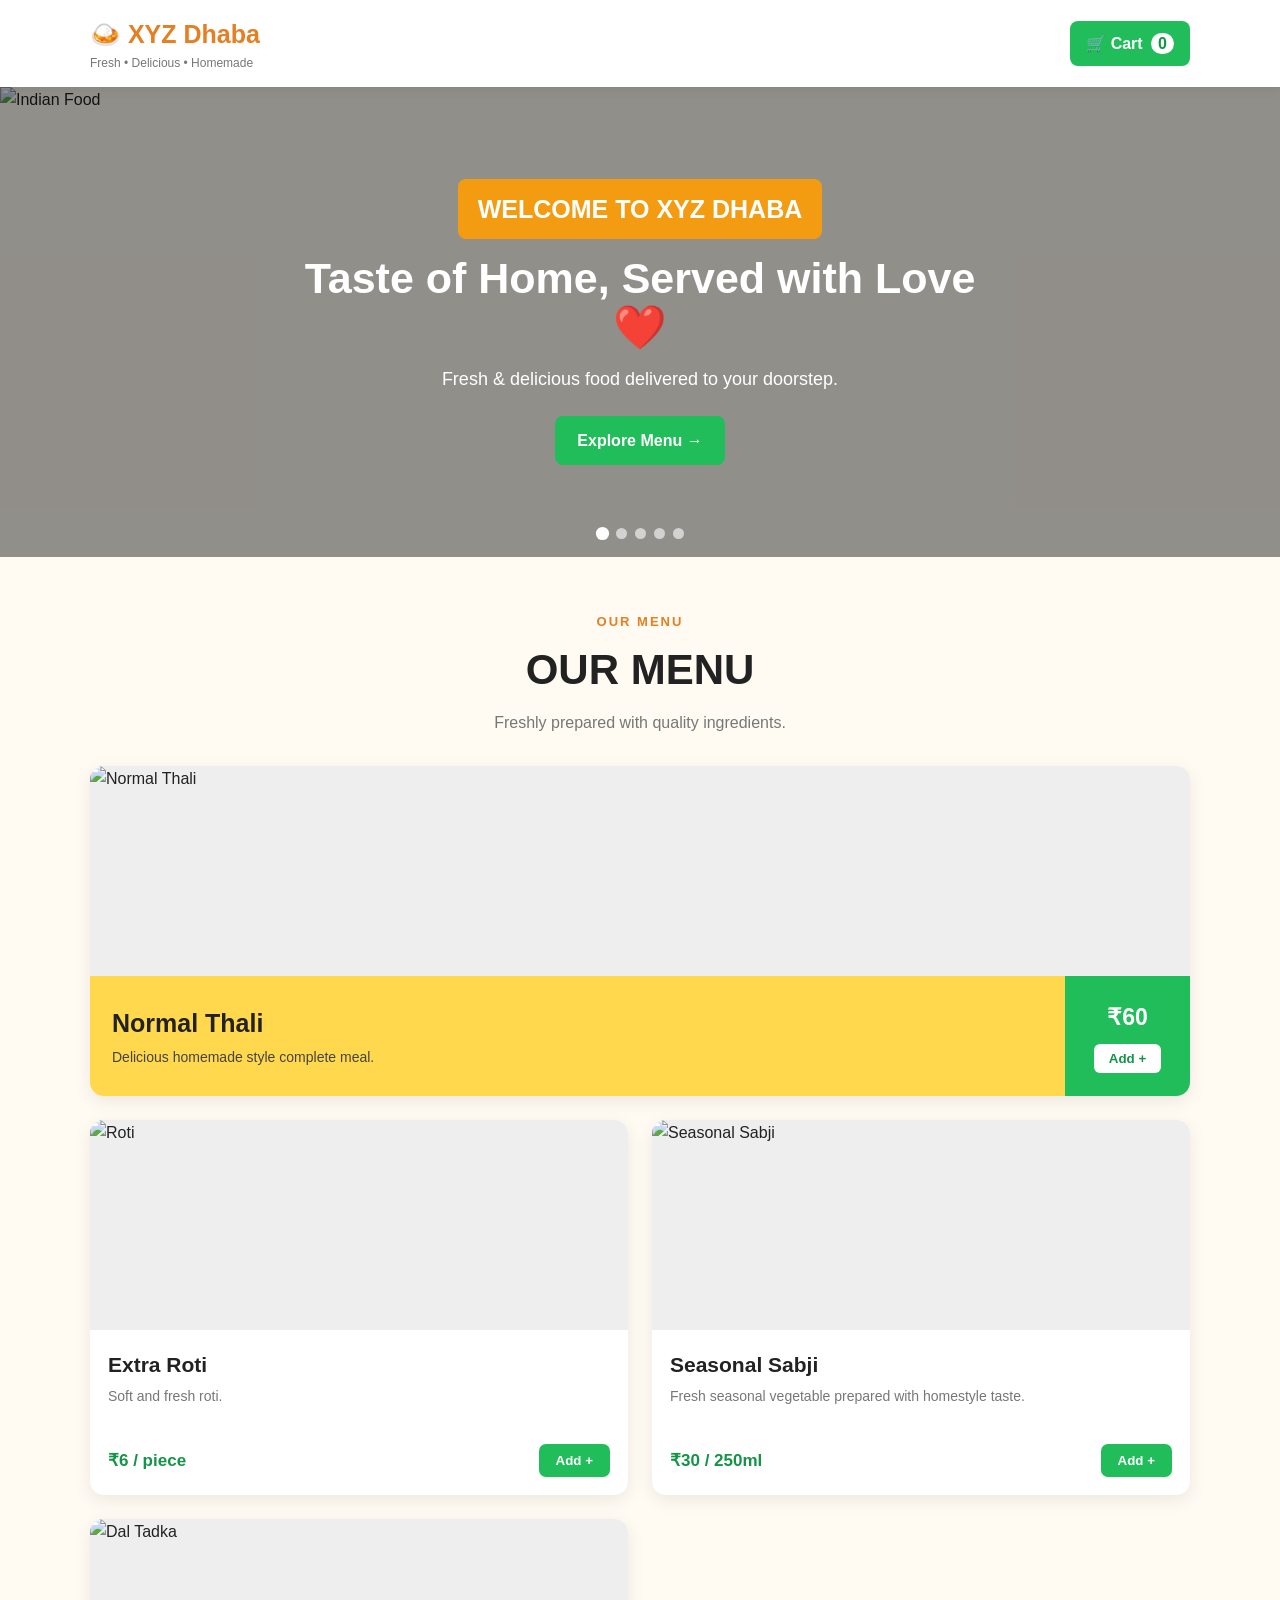
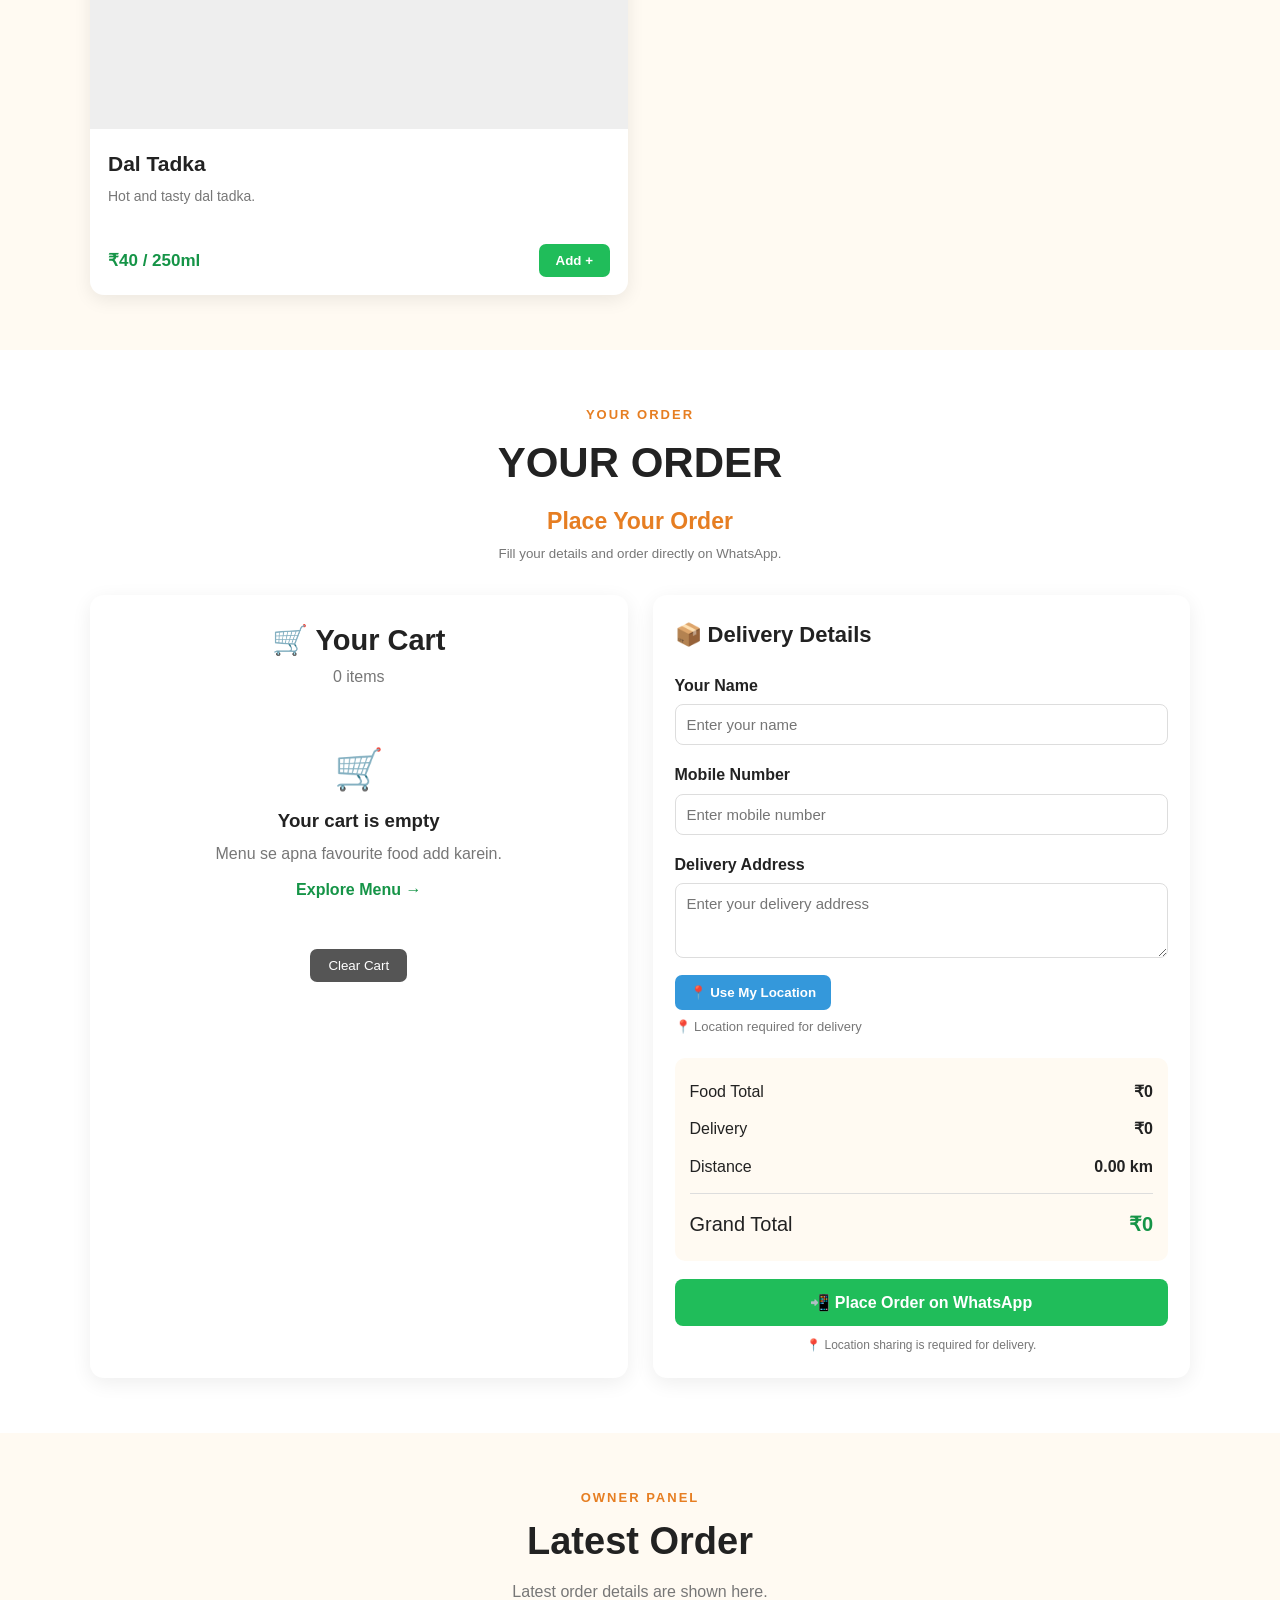
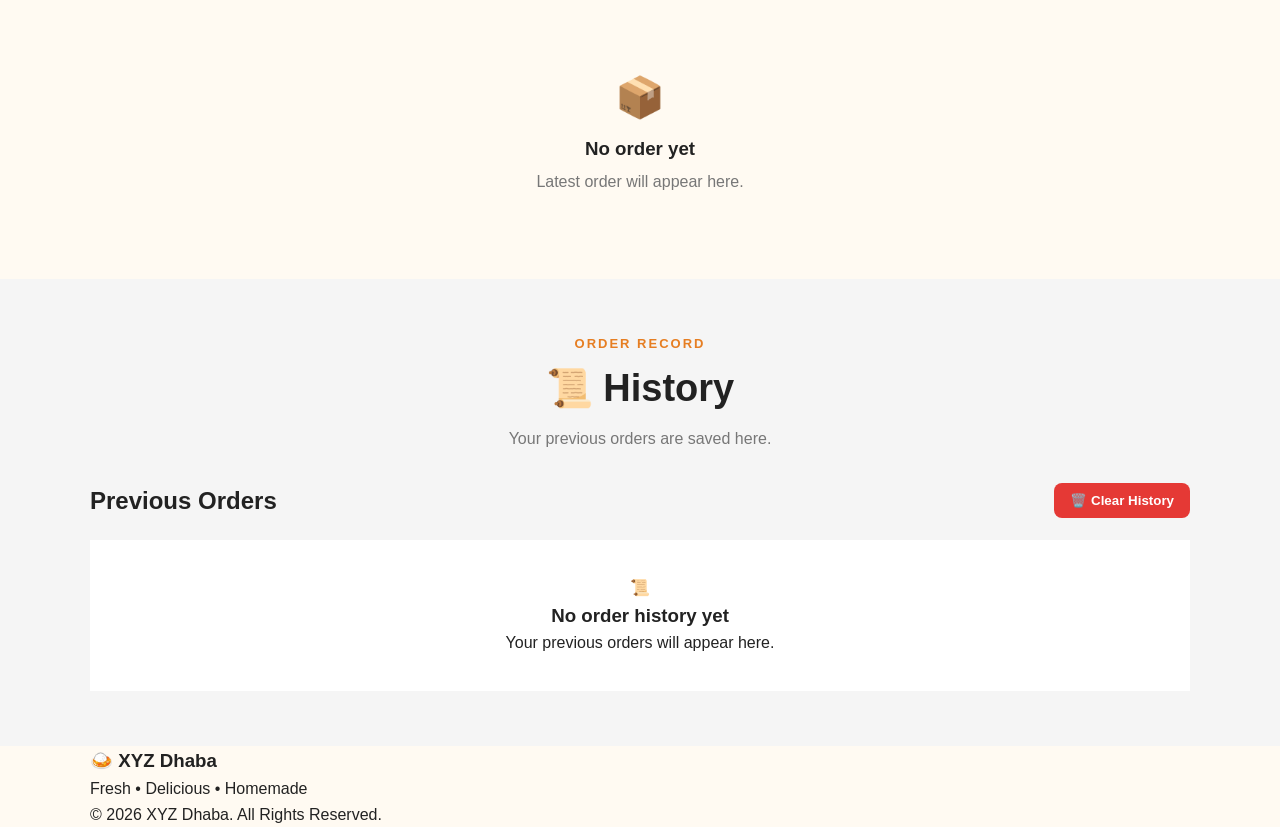
==== commit 1ed612fe: "Fix formatting in history section of index.html" ====
--- a/index.html
+++ b/index.html
@@ -725,7 +725,8 @@
 
 </section><!-- =========================================
      HISTORY SECTION
-========================================= --><section
+========================================= -->
+                                                 
     <section class="section history-section" id="history">
     <div class="container">
 
--- a/style.css
+++ b/style.css
@@ -1,1187 +1,739 @@
+/* =========================================
+   XYZ DHABA - STYLE
+========================================= */
+
 * {
-  margin: 0;
-  padding: 0;
-  box-sizing: border-box;
-  }
+    margin: 0;
+    padding: 0;
+    box-sizing: border-box;
+}
 
 html {
-scroll-behavior: smooth;
+    scroll-behavior: smooth;
 }
 
 body {
-font-family: Inter, Arial, Helvetica, sans-serif;
-background: #fffaf5;
-color: #202020;
-line-height: 1.6;
-overflow-x: hidden;
+    font-family: Inter, Arial, Helvetica, sans-serif;
+    background: #fffaf2;
+    color: #222;
+    line-height: 1.6;
 }
 
 img {
-display: block;
-width: 100%;
-}
-
-button,
-input,
-textarea {
-font: inherit;
+    max-width: 100%;
+    display: block;
 }
 
 button {
-cursor: pointer;
+    font-family: inherit;
+    cursor: pointer;
 }
 
 a {
-text-decoration: none;
+    text-decoration: none;
 }
 
 .container {
-width: 92%;
-max-width: 1200px;
-margin: auto;
-}
-
-/* =========================================
-HEADER
+    width: 92%;
+    max-width: 1100px;
+    margin: auto;
+}
+
+
+/* =========================================
+   HEADER
 ========================================= */
 
 .header {
-position: sticky;
-top: 0;
-z-index: 999;
-background: rgba(255,255,255,0.96);
-backdrop-filter: blur(12px);
-border-bottom: 1px solid #eee;
+    background: #ffffff;
+    padding: 14px 0;
+    position: sticky;
+    top: 0;
+    z-index: 1000;
+    box-shadow: 0 2px 12px rgba(0,0,0,0.08);
 }
 
 .header-content {
-min-height: 74px;
-display: flex;
-align-items: center;
-justify-content: space-between;
-gap: 20px;
+    display: flex;
+    justify-content: space-between;
+    align-items: center;
 }
 
 .logo h1 {
-font-size: 23px;
-line-height: 1.2;
+    color: #e67e22;
+    font-size: 25px;
 }
 
 .logo p {
-color: #888;
-font-size: 12px;
+    color: #777;
+    font-size: 12px;
 }
 
 .cart-button {
-background: #e45716;
-color: white;
-padding: 10px 15px;
-border-radius: 10px;
-font-weight: bold;
-white-space: nowrap;
+    background: #20bd5a;
+    color: white;
+    padding: 10px 16px;
+    border-radius: 8px;
+    font-weight: 700;
 }
 
 #cart-count {
-background: white;
-color: #e45716;
-display: inline-flex;
-min-width: 22px;
-height: 22px;
-align-items: center;
-justify-content: center;
-border-radius: 50%;
-margin-left: 5px;
-font-size: 12px;
-}
-
-/* =========================================
-HERO
+    background: white;
+    color: #159447;
+    padding: 2px 7px;
+    border-radius: 20px;
+    margin-left: 4px;
+}
+
+
+/* =========================================
+   HERO / SLIDER
 ========================================= */
 
 .hero {
-height: 650px;
-position: relative;
-overflow: hidden;
-color: white;
+    position: relative;
+    width: 100%;
 }
 
 .slider {
-position: absolute;
-inset: 0;
+    position: relative;
+    height: 470px;
+    overflow: hidden;
 }
 
 .slide {
-position: absolute;
-inset: 0;
-opacity: 0;
-transform: scale(1.04);
-transition: opacity 1s ease, transform 6s ease;
+    position: absolute;
+    inset: 0;
+    opacity: 0;
+    transition: opacity 0.8s ease;
+}
+
+.slide.active {
+    opacity: 1;
 }
 
 .slide img {
-width: 100%;
-height: 100%;
-object-fit: cover;
-}
-
-.slide.active {
-opacity: 1;
-transform: scale(1);
+    width: 100%;
+    height: 100%;
+    object-fit: cover;
 }
 
 .hero-overlay {
-position: absolute;
-inset: 0;
-z-index: 5;
-display: flex;
-align-items: center;
-padding: 0 8%;
-background: linear-gradient(
-90deg,
-rgba(0,0,0,0.78),
-rgba(0,0,0,0.32),
-rgba(0,0,0,0.2)
-);
+    position: absolute;
+    inset: 0;
+    background: rgba(0,0,0,0.43);
+    display: flex;
+    justify-content: center;
+    align-items: center;
+    text-align: center;
+    color: white;
+    padding: 20px;
+}
+
+.hero-overlay > div {
+    max-width: 700px;
 }
 
 .welcome-text {
-display: inline-block;
-background: rgba(228, 87, 22, 0.95);
-padding: 8px 15px;
-border-radius: 8px;
-font-size: 14px;
-font-weight: 800;
-letter-spacing: 2px;
-margin-bottom: 18px;
+    display: inline-block;
+    background: #f39c12;
+    color: white;
+    padding: 10px 20px;
+    border-radius: 8px;
+    font-size: 25px;
+    font-weight: 800;
+    margin-bottom: 15px;
 }
 
 .hero-overlay h2 {
-max-width: 700px;
-font-size: clamp(42px, 7vw, 78px);
-line-height: 1.05;
-margin-bottom: 20px;
+    font-size: 43px;
+    line-height: 1.15;
+    margin-bottom: 12px;
 }
 
 .hero-overlay p {
-max-width: 600px;
-font-size: 19px;
-color: #eee;
-margin-bottom: 25px;
+    font-size: 18px;
+    margin-bottom: 22px;
 }
 
 .hero-button {
-display: inline-block;
-background: #e45716;
-color: white;
-padding: 14px 23px;
-border-radius: 10px;
-font-weight: bold;
-transition: 0.25s;
-}
-
-.hero-button:hover {
-background: #c9470b;
-transform: translateY(-2px);
+    display: inline-block;
+    background: #20bd5a;
+    color: white;
+    padding: 12px 22px;
+    border-radius: 8px;
+    font-weight: 800;
 }
 
 .slider-dots {
-position: absolute;
-bottom: 30px;
-left: 50%;
-transform: translateX(-50%);
-z-index: 10;
-display: flex;
-gap: 8px;
+    position: absolute;
+    bottom: 18px;
+    left: 0;
+    right: 0;
+    display: flex;
+    justify-content: center;
+    gap: 8px;
+    z-index: 5;
 }
 
 .dot {
-width: 9px;
-height: 9px;
-border-radius: 50%;
-background: rgba(255,255,255,0.5);
-transition: 0.3s;
-cursor: pointer;
+    width: 11px;
+    height: 11px;
+    background: rgba(255,255,255,0.6);
+    border-radius: 50%;
+    cursor: pointer;
 }
 
 .dot.active {
-width: 27px;
-border-radius: 10px;
-background: white;
-}
-
-/* =========================================
-SECTIONS
+    background: white;
+    transform: scale(1.2);
+}
+
+
+/* =========================================
+   SECTIONS
 ========================================= */
 
 .section {
-padding: 80px 0;
+    padding: 55px 0;
 }
 
 .section-heading {
-text-align: center;
-max-width: 700px;
-margin: 0 auto 45px;
+    text-align: center;
+    margin-bottom: 30px;
 }
 
 .section-heading span {
-color: #e45716;
-font-size: 13px;
-font-weight: 800;
-letter-spacing: 2px;
+    display: block;
+    color: #e67e22;
+    font-size: 13px;
+    font-weight: 800;
+    letter-spacing: 2px;
 }
 
 .section-heading h2 {
-font-size: 44px;
-margin: 6px 0;
-font-weight: 900;
+    font-size: 38px;
+    font-weight: 900;
+    margin: 3px 0 7px;
 }
 
 .section-heading p {
-color: #777;
-}
-
-.section-heading small {
-display: block;
-color: #777;
-margin-top: 5px;
-}
-
-/* =========================================
-MENU
-========================================= */
-
-.menu-heading h2 {
-font-size: clamp(42px, 6vw, 58px);
-font-weight: 900;
-}
+    color: #777;
+}
+
+.menu-heading h2,
+.order-main-heading h2 {
+    font-size: 42px;
+}
+
+
+/* =========================================
+   MENU
+========================================= */
 
 .menu-grid {
-max-width: 1150px;
-width: 100%;
-margin: auto;
-
-display: grid;
-grid-template-columns: repeat(4, 1fr);
-
-gap: 22px;
-
+    display: grid;
+    grid-template-columns: repeat(2, 1fr);
+    gap: 24px;
 }
 
 .menu-card {
-background: white;
-border-radius: 18px;
-overflow: hidden;
-border: 1px solid #eee;
-box-shadow: 0 8px 25px rgba(0,0,0,0.06);
-transition: 0.3s;
-}
-
-.menu-card:hover {
-transform: translateY(-7px);
-box-shadow: 0 15px 35px rgba(0,0,0,0.1);
+    background: white;
+    border-radius: 14px;
+    overflow: hidden;
+    box-shadow: 0 5px 18px rgba(0,0,0,0.08);
 }
 
 .food-image {
-height: 210px;
-overflow: hidden;
+    height: 210px;
+    overflow: hidden;
+    background: #eee;
 }
 
 .food-image img {
-height: 100%;
-object-fit: cover;
-transition: 0.4s;
-}
-
-.menu-card:hover .food-image img {
-transform: scale(1.06);
-}
-
-/* =========================================
-NORMAL THALI SPECIAL DESIGN
-========================================= */
+    width: 100%;
+    height: 100%;
+    object-fit: cover;
+}
+
+
+/* =========================================
+   NORMAL THALI
+========================================= */
+
+.normal-thali-card {
+    grid-column: 1 / -1;
+}
 
 .normal-thali-layout {
-display: grid;
-grid-template-columns: 1fr 105px;
-min-height: 125px;
+    display: grid;
+    grid-template-columns: 1fr 125px;
+    min-height: 120px;
 }
 
 .normal-thali-info {
-background: #ffd84d;
-padding: 18px;
+    background: #ffd84d;
+    padding: 18px 22px;
+    display: flex;
+    flex-direction: column;
+    justify-content: center;
 }
 
 .normal-thali-info h3 {
-font-size: 20px;
-color: #282000;
+    font-size: 25px;
+    margin-bottom: 3px;
 }
 
 .normal-thali-info p {
-color: #5d4b00;
-font-size: 13px;
-margin-top: 7px;
+    color: #444;
+    font-size: 14px;
 }
 
 .thali-action-box {
-background: #20bd5a;
-color: white;
-display: flex;
-flex-direction: column;
-justify-content: center;
-align-items: center;
-gap: 10px;
-padding: 10px;
+    background: #20bd5a;
+    color: white;
+    display: flex;
+    flex-direction: column;
+    justify-content: center;
+    align-items: center;
+    gap: 8px;
 }
 
 .thali-action-box strong {
-font-size: 20px;
+    font-size: 23px;
 }
 
 .thali-action-box button {
-border: none;
-background: white;
-color: #159b47;
-padding: 7px 12px;
-border-radius: 7px;
-font-weight: bold;
-font-size: 13px;
-transition: 0.25s;
-}
-
+    border: none;
+    background: white;
+    color: #159447;
+    padding: 7px 15px;
+    border-radius: 6px;
+    font-weight: 800;
+}
+
+
+/* =========================================
+   OTHER MENU CARDS
+========================================= */
+
+.menu-content {
+    padding: 18px;
+}
+
+.menu-content h3 {
+    font-size: 21px;
+    margin-bottom: 4px;
+}
+
+.menu-content p {
+    color: #777;
+    font-size: 14px;
+    min-height: 45px;
+}
+
+.menu-bottom {
+    display: flex;
+    justify-content: space-between;
+    align-items: center;
+    margin-top: 14px;
+}
+
+.menu-bottom strong {
+    color: #159447;
+    font-size: 17px;
+}
+
+.menu-bottom button {
+    border: none;
+    background: #20bd5a;
+    color: white;
+    padding: 9px 17px;
+    border-radius: 7px;
+    font-weight: 800;
+}
+
+.menu-bottom button:hover,
 .thali-action-box button:hover {
-background: #159b47;
-color: white;
-}
-
-/* =========================================
-OTHER MENU CONTENT
-========================================= */
-
-.menu-content {
-padding: 18px;
-}
-
-.menu-content h3 {
-font-size: 19px;
-}
-
-.menu-content p {
-color: #777;
-font-size: 14px;
-min-height: 48px;
-margin: 8px 0 15px;
-}
-
-/* =========================================
-GREEN ADD BOX
-========================================= */
-
-.menu-bottom {
-display: flex;
-align-items: center;
-justify-content: space-between;
-background: #20bd5a;
-margin: 15px -18px -18px;
-padding: 12px 18px;
-}
-
-.menu-bottom strong {
-color: white;
-font-size: 19px;
-}
-
-.menu-bottom button {
-border: none;
-background: white;
-color: #159b47;
-padding: 9px 18px;
-border-radius: 8px;
-font-weight: bold;
-font-size: 14px;
-transition: 0.25s;
-}
-
-.menu-bottom button:hover {
-background: #159b47;
-color: white;
-}
-
-/* =========================================
-ORDER SECTION
+    opacity: 0.88;
+}
+
+
+/* =========================================
+   ORDER
 ========================================= */
 
 .order-section {
-background: #f7f3ee;
-}
-
-.order-main-heading h2 {
-font-size: clamp(42px, 6vw, 60px);
-font-weight: 900;
+    background: #fff;
 }
 
 .order-main-heading p {
-font-size: 21px;
-font-weight: 700;
-color: #333;
+    color: #e67e22;
+    font-size: 23px;
+    font-weight: 800;
 }
 
 .order-main-heading small {
-font-size: 14px;
+    color: #777;
 }
 
 .order-layout {
-max-width: 1100px;
-width: 100%;
-margin: auto;
-display: grid;
-grid-template-columns: 1.2fr 1fr;
-gap: 25px;
-align-items: start;
+    display: grid;
+    grid-template-columns: 1fr 1fr;
+    gap: 25px;
 }
 
 .order-card {
-background: white;
-border-radius: 18px;
-padding: 25px;
-border: 1px solid #eee;
-box-shadow: 0 8px 25px rgba(0,0,0,0.05);
-min-width: 0;
-}
-
-/* =========================================
-CART CENTER HEADING
+    background: white;
+    padding: 22px;
+    border-radius: 14px;
+    box-shadow: 0 5px 20px rgba(0,0,0,0.07);
+}
+
+.order-card-header {
+    margin-bottom: 20px;
+}
+
+.order-card-header h3 {
+    font-size: 22px;
+}
+
+
+/* =========================================
+   CART
 ========================================= */
 
 .cart-title {
-text-align: center;
-padding-bottom: 18px;
-border-bottom: 1px solid #eee;
-margin-bottom: 5px;
+    text-align: center;
+    margin-bottom: 18px;
 }
 
 .cart-title h3 {
-font-size: 29px;
-font-weight: 900;
-}
-
-#cart-items-count {
-color: #777;
-font-size: 14px;
-}
-
-/* =========================================
-CART TABLE
-========================================= */
+    font-size: 29px;
+}
+
+.cart-title span {
+    color: #777;
+}
 
 .cart-table-wrapper {
-width: 100%;
-overflow-x: auto;
+    overflow-x: auto;
 }
 
 .cart-table {
-width: 100%;
-border-collapse: collapse;
-margin-top: 8px;
+    width: 100%;
+    border-collapse: collapse;
+    min-width: 560px;
 }
 
 .cart-table th {
-background: #f3f3f3;
-color: #444;
-padding: 12px 10px;
-text-align: left;
-font-size: 13px;
+    background: #f2f2f2;
+    padding: 11px;
+    text-align: left;
+    font-size: 14px;
 }
 
 .cart-table td {
-padding: 14px 10px;
-border-bottom: 1px solid #eee;
-vertical-align: middle;
-font-size: 14px;
-}
-
-.cart-table th:last-child,
-.cart-table td:last-child {
-text-align: center;
-}
-
-.cart-product {
-font-weight: 700;
-}
-
-.cart-price {
-color: #e45716;
-font-size: 13px;
-}
-
-.quantity {
-display: flex;
-align-items: center;
-justify-content: center;
-gap: 7px;
-}
-
-.quantity button {
-width: 30px;
-height: 30px;
-border: 0;
-border-radius: 7px;
-background: #f0f0f0;
-font-weight: bold;
-font-size: 16px;
-}
-
-.quantity button:hover {
-background: #e45716;
-color: white;
-}
-
-.remove-item {
-border: 0;
-background: transparent;
-color: #aaa;
-font-size: 17px;
-}
-
-.remove-item:hover {
-color: #e45716;
+    padding: 11px;
+    border-bottom: 1px solid #eee;
+    font-size: 14px;
+}
+
+.quantity-btn {
+    border: none;
+    background: #eee;
+    width: 30px;
+    height: 30px;
+    border-radius: 5px;
+    font-weight: 800;
+}
+
+.remove-btn {
+    border: none;
+    background: #e53935;
+    color: white;
+    padding: 6px 10px;
+    border-radius: 5px;
 }
 
 .clear-cart {
-width: 100%;
-border: 0;
-background: #eee;
-color: #555;
-padding: 10px;
-border-radius: 8px;
-font-weight: bold;
-margin-top: 15px;
-}
-
-.clear-cart:hover {
-background: #e45716;
-color: white;
-}
-
-/* =========================================
-EMPTY CART
-========================================= */
+    display: block;
+    margin: 17px auto 0;
+    border: none;
+    background: #555;
+    color: white;
+    padding: 9px 18px;
+    border-radius: 7px;
+}
 
 .empty-cart {
-text-align: center;
-padding: 55px 20px;
-color: #777;
-}
-
-.empty-icon {
-font-size: 45px;
-margin-bottom: 10px;
+    text-align: center;
+    padding: 30px 15px;
+}
+
+.empty-cart .empty-icon {
+    font-size: 40px;
 }
 
 .empty-cart h3 {
-color: #333;
+    margin: 5px 0;
+}
+
+.empty-cart p {
+    color: #777;
 }
 
 .empty-cart a {
-display: inline-block;
-margin-top: 12px;
-color: #e45716;
-font-weight: bold;
-}
-
-/* =========================================
-FORM
+    display: inline-block;
+    margin-top: 10px;
+    color: #159447;
+    font-weight: 700;
+}
+
+
+/* =========================================
+   FORM
 ========================================= */
 
 .form-group {
-margin-top: 17px;
+    margin-bottom: 17px;
 }
 
 .form-group label {
-display: block;
-margin-bottom: 6px;
-font-weight: 600;
-font-size: 14px;
+    display: block;
+    font-weight: 700;
+    margin-bottom: 6px;
 }
 
 .form-group input,
 .form-group textarea {
-width: 100%;
-border: 1px solid #ddd;
-border-radius: 9px;
-padding: 12px;
-outline: none;
-resize: vertical;
+    width: 100%;
+    border: 1px solid #ddd;
+    border-radius: 8px;
+    padding: 11px;
+    font-size: 15px;
+    outline: none;
+    font-family: inherit;
 }
 
 .form-group input:focus,
 .form-group textarea:focus {
-border-color: #e45716;
-}
-
-/* =========================================
-LOCATION
-========================================= */
+    border-color: #e67e22;
+}
 
 .location-button {
-width: 100%;
-margin-top: 9px;
-padding: 12px;
-border: 1px solid #e45716;
-border-radius: 9px;
-background: white;
-color: #e45716;
-font-weight: bold;
-transition: 0.25s;
-}
-
-.location-button:hover {
-background: #e45716;
-color: white;
+    border: none;
+    background: #3498db;
+    color: white;
+    padding: 10px 15px;
+    border-radius: 7px;
+    font-weight: 700;
+    margin-top: 9px;
 }
 
 .location-status {
-margin-top: 7px;
-color: #777;
-font-size: 13px;
-word-break: break-word;
-}
-
-/* =========================================
-BILL
+    color: #777;
+    font-size: 13px;
+    margin-top: 7px;
+}
+
+
+/* =========================================
+   BILL
 ========================================= */
 
 .bill {
-margin-top: 22px;
-border-top: 1px solid #eee;
-padding-top: 10px;
+    background: #fffaf2;
+    padding: 15px;
+    border-radius: 10px;
+    margin-top: 20px;
 }
 
 .bill-row {
-display: flex;
-justify-content: space-between;
-align-items: center;
-gap: 15px;
-padding: 9px 0;
-color: #555;
+    display: flex;
+    justify-content: space-between;
+    padding: 6px 0;
 }
 
 .bill-divider {
-height: 1px;
-background: #eee;
-margin: 8px 0;
-}
-
-.bill-row.grand-total {
-font-size: 21px;
-font-weight: bold;
-color: #222;
-}
-
-.bill-row.grand-total strong {
-color: #e45716;
-}
-
-/* =========================================
-WHATSAPP
-========================================= */
+    height: 1px;
+    background: #ddd;
+    margin: 8px 0;
+}
+
+.grand-total {
+    font-size: 20px;
+}
+
+.grand-total strong {
+    color: #159447;
+}
 
 .whatsapp-button {
-width: 100%;
-border: 0;
-padding: 14px;
-border-radius: 10px;
-background: #20bd5a;
-color: white;
-font-weight: bold;
-margin-top: 20px;
-transition: 0.25s;
-}
-
-.whatsapp-button:hover {
-background: #159b47;
+    width: 100%;
+    border: none;
+    background: #20bd5a;
+    color: white;
+    padding: 14px;
+    border-radius: 8px;
+    font-size: 16px;
+    font-weight: 800;
+    margin-top: 18px;
 }
 
 .order-note {
-text-align: center;
-color: #777;
-font-size: 12px;
-margin-top: 10px;
-}
-
-/* =========================================
-OWNER PANEL
+    text-align: center;
+    color: #777;
+    font-size: 12px;
+    margin-top: 10px;
+}
+
+
+/* =========================================
+   OWNER
 ========================================= */
 
 .owner-section {
-background: #171513;
-color: white;
-}
-
-.owner-section .section-heading h2 {
-color: white;
-}
-
-.owner-section .section-heading p {
-color: #aaa;
+    background: #fffaf2;
 }
 
 .owner-order-card {
-background: #24211e;
-border: 1px solid #393531;
-border-radius: 16px;
-padding: 25px;
-max-width: 1000px;
-margin: auto;
-}
-
-.owner-order-top {
-display: flex;
-justify-content: space-between;
-align-items: center;
-gap: 15px;
-margin-bottom: 20px;
-padding-bottom: 15px;
-border-bottom: 1px solid #393531;
-}
-
-.owner-order-top small {
-display: block;
-color: #999;
-}
-
-.owner-order-top strong {
-color: #ff9a52;
-}
-
-.owner-customer {
-display: grid;
-grid-template-columns: repeat(3, 1fr);
-gap: 12px;
-margin-bottom: 20px;
-}
-
-.owner-customer div {
-background: #1d1a18;
-padding: 13px;
-border-radius: 9px;
-word-break: break-word;
-}
-
-.owner-customer small {
-display: block;
-color: #999;
-margin-bottom: 3px;
+    background: white;
+    border-radius: 14px;
+    padding: 20px;
+    box-shadow: 0 5px 18px rgba(0,0,0,0.08);
+}
+
+.owner-order-card h3 {
+    margin-bottom: 12px;
+}
+
+.owner-row {
+    display: flex;
+    justify-content: space-between;
+    gap: 15px;
+    padding: 8px 0;
+    border-bottom: 1px solid #eee;
 }
 
 .owner-items {
-margin-bottom: 20px;
-}
-
-.owner-item {
-display: flex;
-justify-content: space-between;
-gap: 15px;
-padding: 9px 0;
-border-bottom: 1px solid #393531;
-}
-
-.owner-total {
-display: flex;
-justify-content: space-between;
-font-size: 21px;
-padding-top: 15px;
-}
-
-.owner-total strong {
-color: #ff9a52;
-}
-
-/* =========================================
-HISTORY
+    margin-top: 15px;
+}
+
+.owner-items p {
+    padding: 5px 0;
+}
+
+
+/* =========================================
+   HISTORY
 ========================================= */
 
 .history-section {
-background: #fffaf5;
+    background: #f5f5f5;
+}
+
+.history-header {
+    display: flex;
+    justify-content: space-between;
+    align-items: center;
+    margin-bottom: 20px;
+}
+
+.history-header h3 {
+    font-size: 24px;
+}
+
+.clear-history-btn {
+    border: none;
+    background: #e53935;
+    color: white;
+    padding: 10px 16px;
+    border-radius: 8px;
+    font-weight: 700;
+}
+
+.clear-history-btn:hover {
+    background: #c62828;
+}
+
+.history-card {
+    background: white;
+    border-radius: 14px;
+    padding: 20px;
+    margin-bottom: 18px;
+    border-left: 5px solid #f39c12;
+    box-shadow: 0 5px 18px rgba(0,0,0,0.07);
+}
+
+.history-top {
+    display: grid;
+    grid-template-columns: 1fr 1fr;
+    gap: 20px;
+    padding-bottom: 14px;
+    border-bottom: 1px solid #ddd;
+}
+
+.history-info {
+    display: flex;
+    flex-direction: column;
+}
+
+.history-label {
+    color: #888;
+    font-size: 12px;
+    font-weight: 700;
+    text-transform: uppercase;
+}
+
+.history-value {
+    font-size: 16px;
+    font-weight: 800;
+}
+
+.history-items-table-wrapper {
+    overflow-x: auto;
+    margin-top: 15px;
+}
+
+.history-items-table {
+    width: 100%;
+    border-collapse: collapse;
+    min-width: 450px;
+}
+
+.history-items-table th {
+    background: #f2f2f2;
+    padding: 10px;
+    text-align: left;
+}
+
+.history-items-table td {
+    padding: 10px;
+    border-bottom: 1px solid #eee;
+}
+
+.history-items-table th:last-child,
+.history-items-table td:last-child {
+    text-align: right;
+}
+
+.history-total {
+    display: flex;
+    justify-content: space-between;
+    align-items: center;
+    margin-top: 15px;
+    padding-top: 13px;
+    border-top: 2px solid #eee;
+}
+
+.history-total strong {
+    color: #159447;
+    font-size: 21px;
 }
 
 .history-empty {
-text-align: center;
-background: white;
-border: 1px solid #eee;
-border-radius: 16px;
-padding: 50px 20px;
-max-width: 900px;
-margin: auto;
-color: #777;
-}
-
-.history-card {
-background: white;
-border: 1px solid #eee;
-border-radius: 16px;
-max-width: 1000px;
-margin: 0 auto 18px;
-padding: 20px;
-box-shadow: 0 7px 20px rgba(0,0,0,0.05);
-}
-
-.history-top {
-display: flex;
-justify-content: space-between;
-gap: 15px;
-border-bottom: 1px solid #eee;
-padding-bottom: 12px;
-margin-bottom: 12px;
-}
-
-.history-top strong {
-color: #e45716;
-}
-
-.history-items {
-margin-bottom: 12px;
-}
-
-.history-item {
-display: flex;
-justify-content: space-between;
-padding: 7px 0;
-border-bottom: 1px solid #f0f0f0;
-}
-
-.history-total {
-display: flex;
-justify-content: space-between;
-padding-top: 12px;
-font-size: 19px;
-font-weight: bold;
-}
-
-.history-total strong {
-color: #e45716;
-}
-
-/* =========================================
-FOOTER
-========================================= */
-
-.footer {
-background: #0e0d0c;
-color: white;
-padding: 45px 0 20px;
-text-align: center;
-}
-
-.footer h3 {
-font-size: 22px;
-}
-
-.footer p {
-color: #999;
-margin-top: 5px;
-}
-
-/* =========================================
-TABLET
-========================================= */
-
-@media (max-width: 1000px) {
-
-.menu-grid {
-    grid-template-columns: repeat(2, 1fr);
-}
-
-.order-layout {
-    grid-template-columns: 1fr;
-}
-
-.owner-customer {
-    grid-template-columns: repeat(2, 1fr);
-}
-
-}
-
-/* =========================================
-MOBILE
-========================================= */
-
-@media (max-width: 600px) {
-
-.container {
-    width: 94%;
-}
-
-.header-content {
-    min-height: 64px;
-    gap: 10px;
-}
-
-.logo h1 {
-    font-size: 18px;
-}
-
-.logo p {
-    font-size: 10px;
-}
-
-.cart-button {
-    padding: 8px 10px;
-    font-size: 13px;
-}
-
-
-/* HERO */
-
-.hero {
-    height: 520px;
-}
-
-.hero-overlay {
-    padding: 0 6%;
-    align-items: center;
-}
-
-.welcome-text {
-    font-size: 11px;
-    padding: 7px 11px;
-    letter-spacing: 1px;
-}
-
-.hero-overlay h2 {
-    font-size: 39px;
-    line-height: 1.08;
-}
-
-.hero-overlay p {
-    font-size: 15px;
-    margin-bottom: 20px;
-}
-
-.hero-button {
-    padding: 12px 18px;
-    font-size: 14px;
-}
-
-
-/* SECTION */
-
-.section {
-    padding: 55px 0;
-}
-
-.section-heading {
-    margin-bottom: 30px;
-}
-
-.section-heading h2 {
-    font-size: 30px;
-}
-
-.menu-heading h2,
-.order-main-heading h2 {
-    font-size: 38px;
-}
-
-.section-heading p {
-    font-size: 14px;
-}
-
-
-/* MENU */
-
-.menu-grid {
-    grid-template-columns: 1fr;
-    gap: 18px;
-}
-
-.food-image {
-    height: 210px;
-}
-
-
-/* NORMAL THALI */
-
-.normal-thali-layout {
-    grid-template-columns: 1fr 100px;
-}
-
-.normal-thali-info {
-    padding: 15px;
-}
-
-.normal-thali-info h3 {
-    font-size: 18px;
-}
-
-.normal-thali-info p {
-    font-size: 12px;
-}
-
-.thali-action-box {
-    padding: 8px;
-}
-
-
-/* OTHER MENU */
-
-.menu-content {
-    padding: 16px;
-}
-
-.menu-content p {
-    min-height: auto;
-}
-
-.menu-bottom {
-    margin: 15px -16px -16px;
-    padding: 12px 16px;
-}
-
-.menu-bottom strong {
-    font-size: 18px;
-}
-
-.menu-bottom button {
-    padding: 9px 16px;
-    font-size: 14px;
-}
-
-
-/* ORDER */
-
-.order-layout {
-    grid-template-columns: 1fr;
-    gap: 18px;
-}
-
-.order-card {
-    padding: 17px;
-    border-radius: 14px;
-}
-
-.cart-title h3 {
-    font-size: 25px;
-}
-
-
-/* CART TABLE */
-
-.cart-table {
-    min-width: 600px;
-}
-
-.cart-table th,
-.cart-table td {
-    padding: 11px 8px;
-}
-
-
-/* FORM */
-
-.form-group input,
-.form-group textarea {
-    font-size: 16px;
-}
-
-.location-button {
-    min-height: 46px;
-}
-
-
-/* WHATSAPP */
-
-.whatsapp-button {
-    min-height: 48px;
-    font-size: 14px;
-}
-
-
-/* BILL */
-
-.bill-row {
-    font-size: 14px;
-}
-
-.bill-row.grand-total {
-    font-size: 18px;
-}
-
-
-/* OWNER */
-
-.owner-customer {
-    grid-template-columns: 1fr;
-}
-
-.owner-order-card {
-    padding: 17px;
-}
-
-.owner-order-top {
-    flex-direction: column;
-    align-items: flex-start;
-    font-size: 12px;
-}
-
-.owner-item {
-    font-size: 14px;
-}
-
-
-/* HISTORY */
-
-.history-card {
-    padding: 15px;
-}
-
-.history-top {
-    flex-direction: column;
-    font-size: 13px;
-}
-
-.history-item {
-    font-size: 13px;
-}
-
-}
-
-/* =========================================
-SMALL MOBILE
-========================================= */
-
-@media (max-width: 380px) {
-
-.logo h1 {
-    font-size: 16px;
-}
-
-.logo p {
-    display: none;
-}
-
-.cart-button {
-    font-size: 12px;
-    padding: 7px 9px;
-}
-
-.hero {
-    height: 480px;
-}
-
-.hero-overlay h2 {
-    font-size: 34px;
-}
-
-.normal-thali-layout {
-    grid-template-columns: 1fr 90px;
-}
-
-.thali-action-box strong {
-    font-size: 18px;
-}
-
-.thali-action-box button {
-    padding: 7px 9px;
-}
-
-    }
+    background: white;
+    text-align: center;
+    padding: 35px 20px;
+    border-radius:
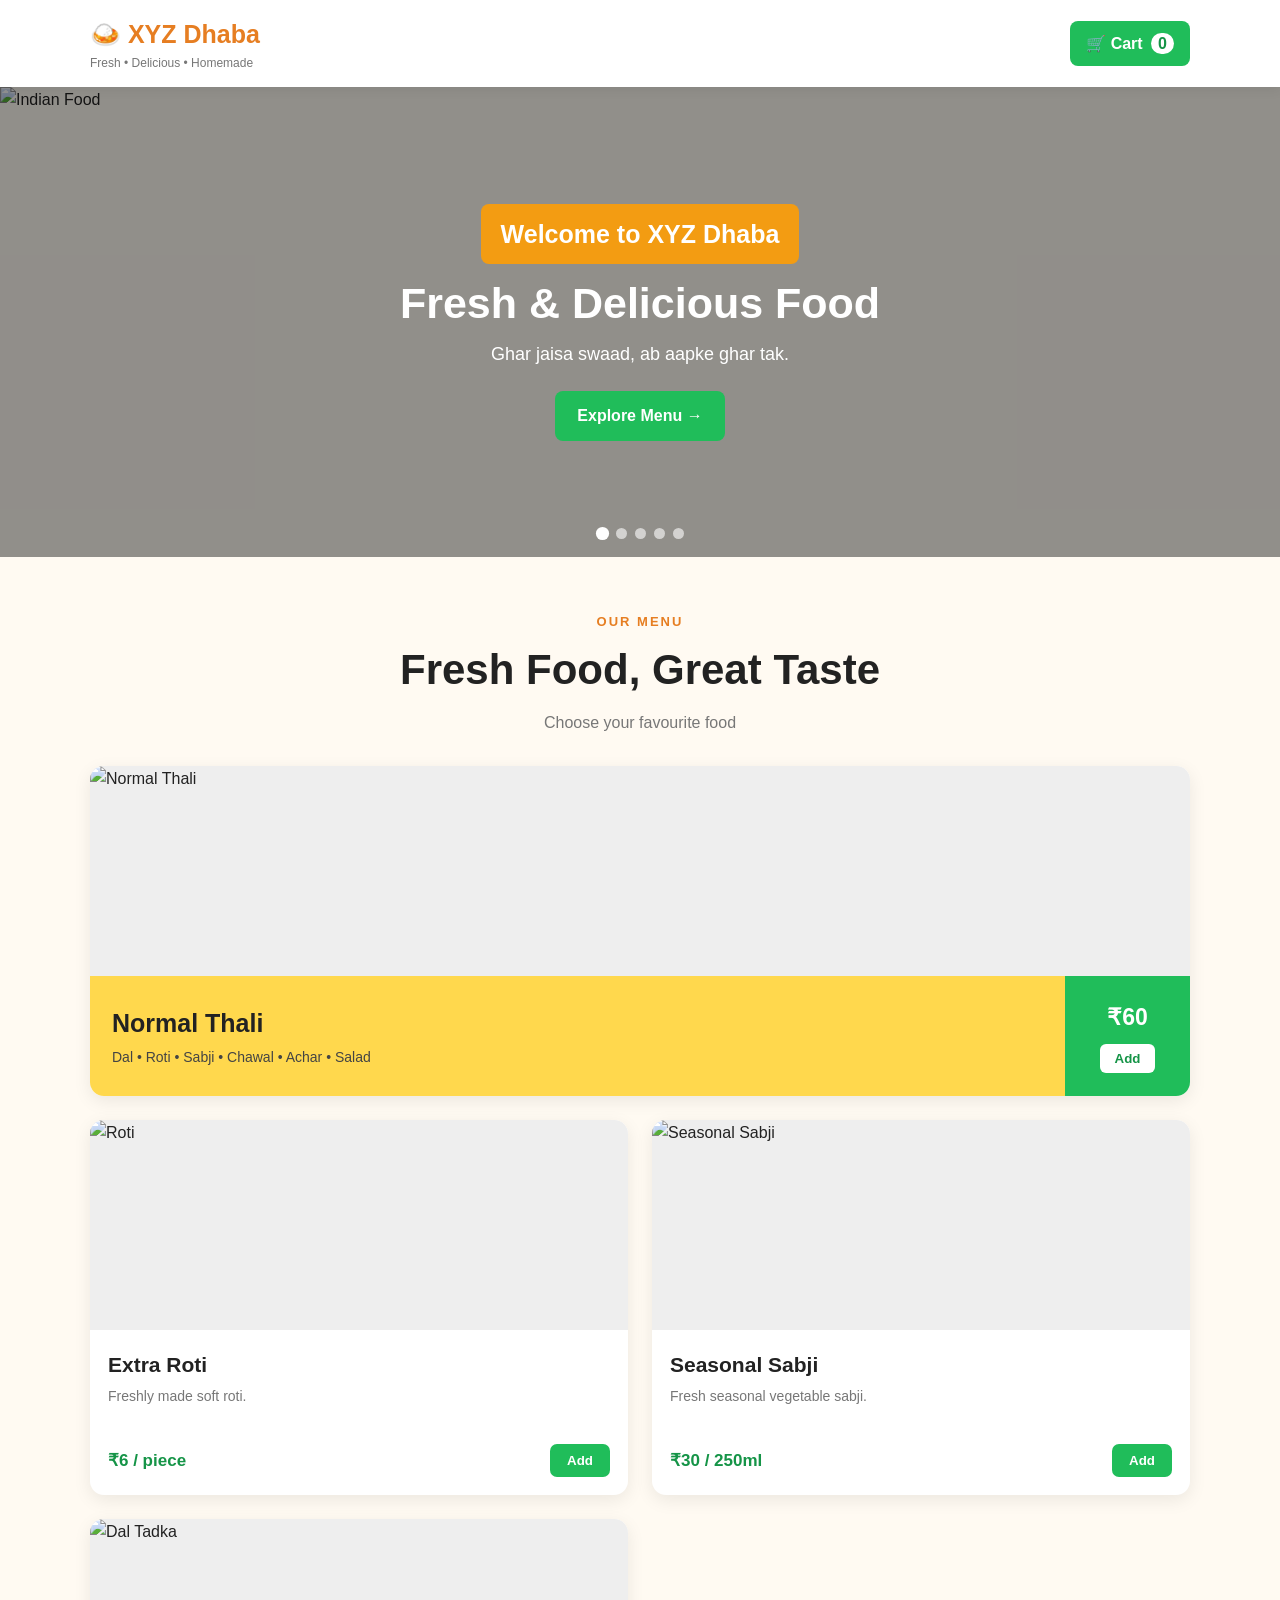
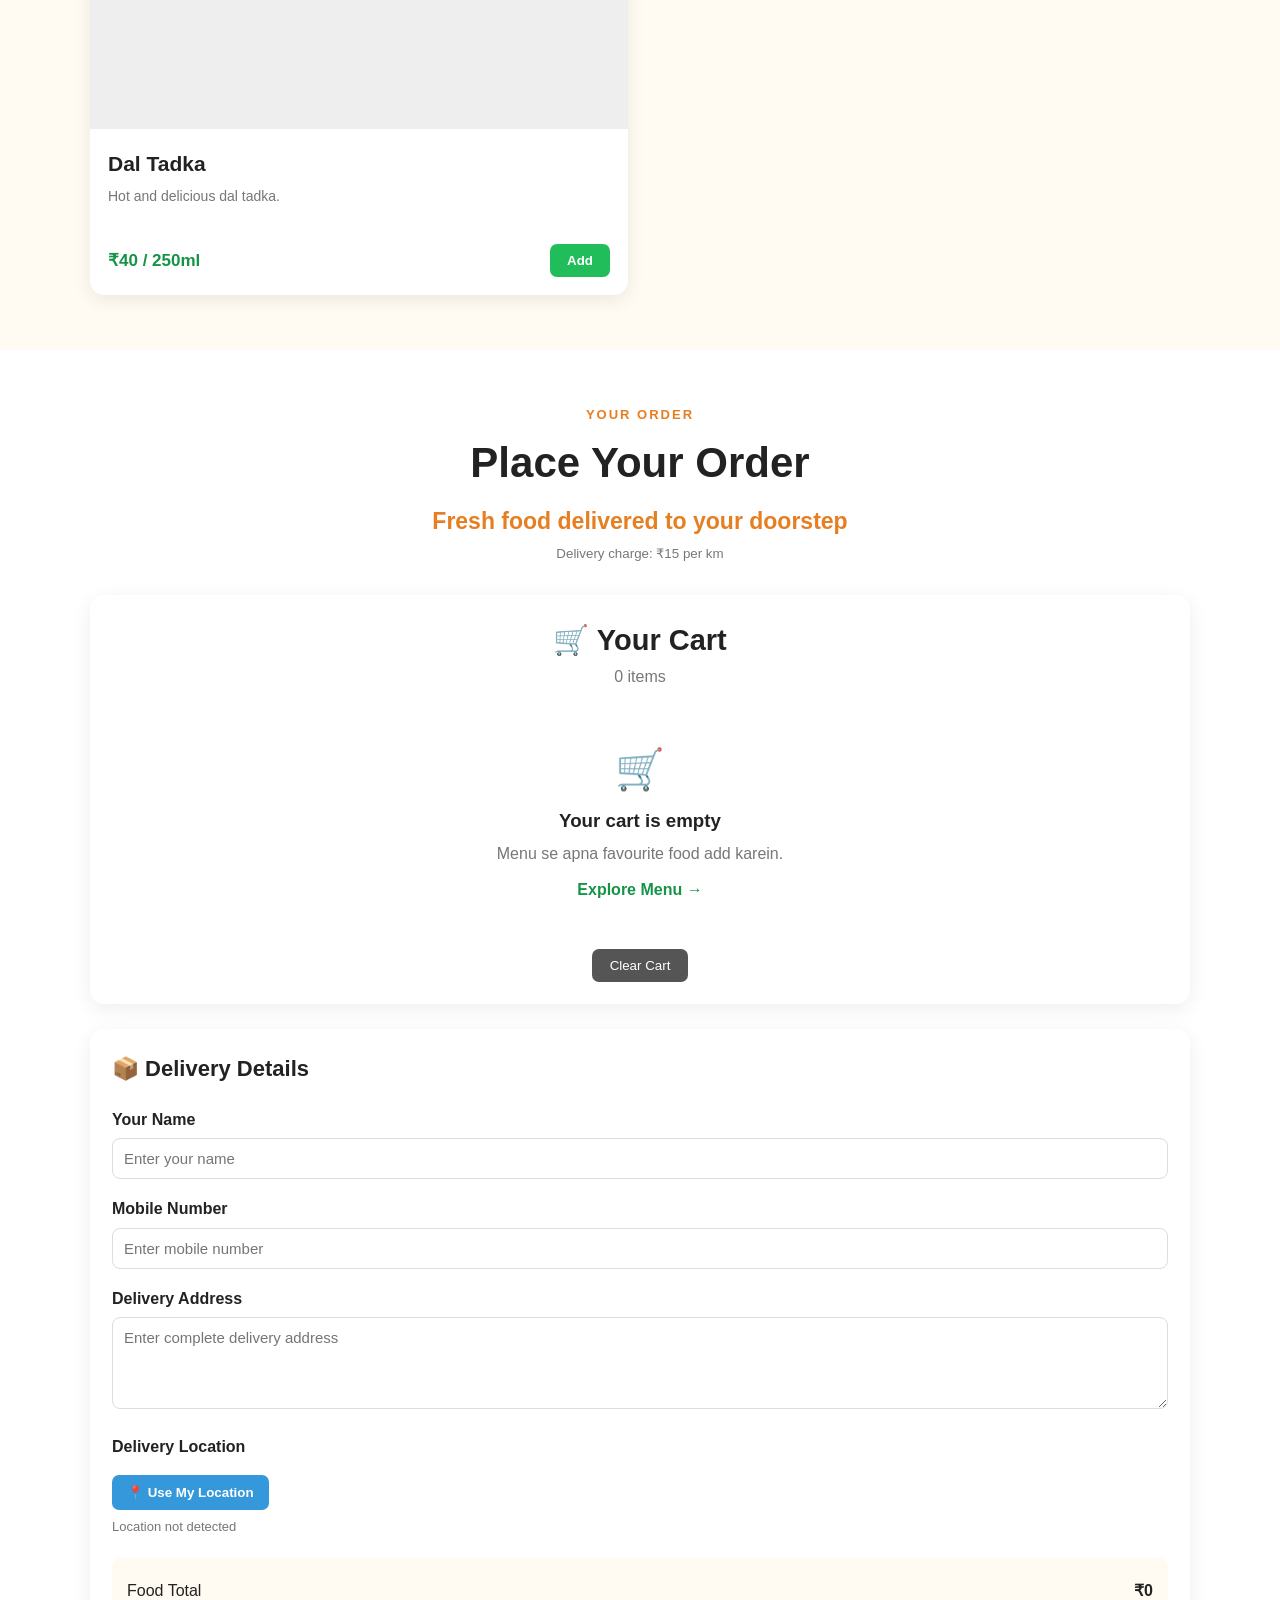
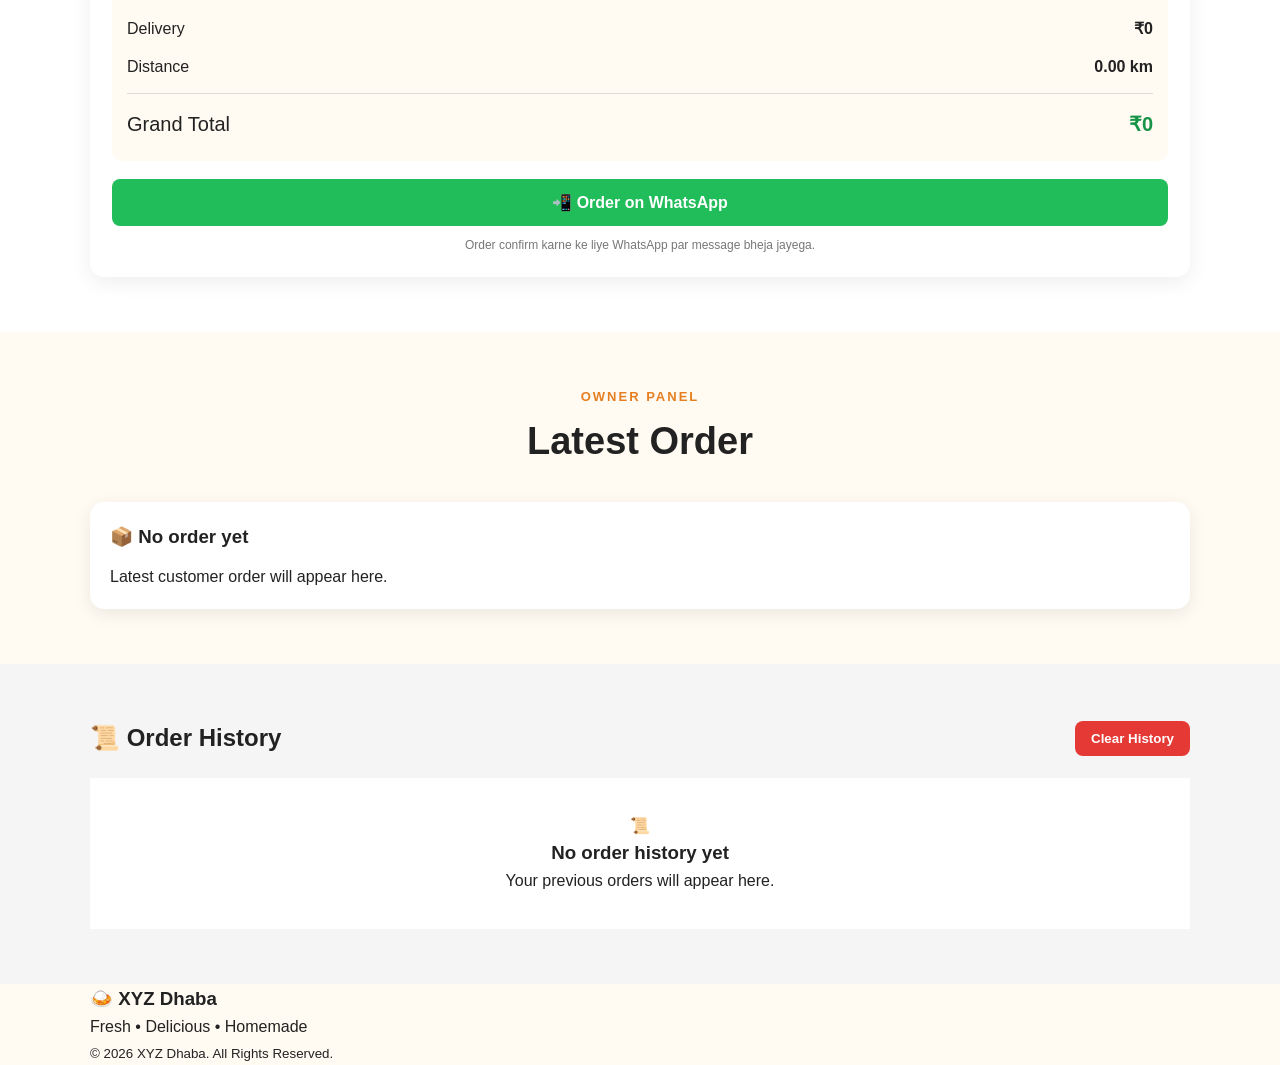
==== commit 50a19bab: "Update index.html" ====
--- a/index.html
+++ b/index.html
@@ -1,776 +1,715 @@
-<!DOCTYPE html><html lang="en"><head><meta charset="UTF-8">
-
-<meta
-    name="viewport"
-    content="width=device-width, initial-scale=1.0"
->
-
-<title>XYZ Dhaba | Fresh & Delicious Food</title>
-
-<link
-    rel="stylesheet"
-    href="style.css"
->
-
-</head><body><!-- =========================================
-     HEADER
-========================================= --><header class="header"><div class="container header-content">
-
-    <div class="logo">
-
-        <h1>🍛 XYZ Dhaba</h1>
-
-        <p>Fresh • Delicious • Homemade</p>
-
-    </div>
-
-
-    <a
-        href="#order"
-        class="cart-button"
-    >
-
-        🛒 Cart
-
-        <span id="cart-count">
-            0
-        </span>
-
-    </a>
-
-</div>
-
-</header><!-- =========================================
-     HERO
-========================================= --><section class="hero"><div class="slider">
-
-
-    <div class="slide active">
-
-        <img
-            src="https://images.unsplash.com/photo-1547592180-85f173990554?auto=format&fit=crop&w=1400&q=80"
-            alt="Indian Food"
-        >
-
-    </div>
-
-
-    <div class="slide">
-
-        <img
-            src="https://images.unsplash.com/photo-1601050690597-df0568f70950?auto=format&fit=crop&w=1400&q=80"
-            alt="Indian Food"
-        >
-
-    </div>
-
-
-    <div class="slide">
-
-        <img
-            src="https://images.unsplash.com/photo-1565557623262-b51c2513a641?auto=format&fit=crop&w=1400&q=80"
-            alt="Indian Thali"
-        >
-
-    </div>
-
-
-    <div class="slide">
-
-        <img
-            src="https://images.unsplash.com/photo-1601050690117-94f5f6fa8bd7?auto=format&fit=crop&w=1400&q=80"
-            alt="Indian Meal"
-        >
-
-    </div>
-
-
-    <div class="slide">
-
-        <img
-            src="https://images.unsplash.com/photo-1515003197210-e0cd71810b5f?auto=format&fit=crop&w=1400&q=80"
-            alt="Delicious Food"
-        >
-
-    </div>
-
-
-    <div class="hero-overlay">
-
-        <div>
-
-            <div class="welcome-text">
-                WELCOME TO XYZ DHABA
-            </div>
-
-            <h2>
-                Taste of Home,
-                Served with Love ❤️
-            </h2>
+<!DOCTYPE html>
+<html lang="en">
+
+<head>
+    <meta charset="UTF-8">
+    <meta name="viewport" content="width=device-width, initial-scale=1.0">
+
+    <title>XYZ Dhaba | Fresh & Delicious Food</title>
+
+    <link rel="stylesheet" href="style.css">
+</head>
+
+<body>
+
+    <!-- =========================================
+         HEADER
+    ========================================== -->
+
+    <header class="header">
+
+        <div class="container header-content">
+
+            <div class="logo">
+                <h1>🍛 XYZ Dhaba</h1>
+                <p>Fresh • Delicious • Homemade</p>
+            </div>
+
+            <a href="#order" class="cart-button">
+                🛒 Cart
+                <span id="cart-count">0</span>
+            </a>
+
+        </div>
+
+    </header>
+
+
+    <!-- =========================================
+         HERO
+    ========================================== -->
+
+    <section class="hero">
+
+        <div class="slider">
+
+            <div class="slide active">
+                <img
+                    src="https://images.unsplash.com/photo-1601050690597-df0568f70950?auto=format&fit=crop&w=1600&q=80"
+                    alt="Indian Food">
+            </div>
+
+            <div class="slide">
+                <img
+                    src="https://images.unsplash.com/photo-1547592180-85f173990554?auto=format&fit=crop&w=1600&q=80"
+                    alt="Indian Thali">
+            </div>
+
+            <div class="slide">
+                <img
+                    src="https://images.unsplash.com/photo-1585937421612-70a008356fbe?auto=format&fit=crop&w=1600&q=80"
+                    alt="Indian Curry">
+            </div>
+
+            <div class="slide">
+                <img
+                    src="https://images.unsplash.com/photo-1601050690117-94f5f6fa8bd7?auto=format&fit=crop&w=1600&q=80"
+                    alt="Indian Roti">
+            </div>
+
+            <div class="slide">
+                <img
+                    src="https://images.unsplash.com/photo-1603894584373-5ac82b2ae398?auto=format&fit=crop&w=1600&q=80"
+                    alt="Indian Food">
+            </div>
+
+
+            <div class="hero-overlay">
+
+                <div>
+
+                    <span class="welcome-text">
+                        Welcome to XYZ Dhaba
+                    </span>
+
+                    <h2>
+                        Fresh & Delicious Food
+                    </h2>
+
+                    <p>
+                        Ghar jaisa swaad, ab aapke ghar tak.
+                    </p>
+
+                    <a href="#menu" class="hero-button">
+                        Explore Menu →
+                    </a>
+
+                </div>
+
+            </div>
+
+
+            <div class="slider-dots">
+
+                <span class="dot active" onclick="showSlide(0)"></span>
+                <span class="dot" onclick="showSlide(1)"></span>
+                <span class="dot" onclick="showSlide(2)"></span>
+                <span class="dot" onclick="showSlide(3)"></span>
+                <span class="dot" onclick="showSlide(4)"></span>
+
+            </div>
+
+        </div>
+
+    </section>
+
+
+    <!-- =========================================
+         MENU
+    ========================================== -->
+
+    <section id="menu" class="section menu-section">
+
+        <div class="container">
+
+            <div class="section-heading menu-heading">
+
+                <span>OUR MENU</span>
+
+                <h2>
+                    Fresh Food, Great Taste
+                </h2>
+
+                <p>
+                    Choose your favourite food
+                </p>
+
+            </div>
+
+
+            <div class="menu-grid">
+
+
+                <!-- NORMAL THALI -->
+
+                <div class="menu-card normal-thali-card">
+
+                    <div class="food-image">
+
+                        <img
+                            src="https://images.unsplash.com/photo-1547592180-85f173990554?auto=format&fit=crop&w=1000&q=80"
+                            alt="Normal Thali">
+
+                    </div>
+
+
+                    <div class="normal-thali-layout">
+
+                        <div class="normal-thali-info">
+
+                            <h3>
+                                Normal Thali
+                            </h3>
+
+                            <p>
+                                Dal • Roti • Sabji • Chawal • Achar • Salad
+                            </p>
+
+                        </div>
+
+
+                        <div class="thali-action-box">
+
+                            <strong>
+                                ₹60
+                            </strong>
+
+                            <button
+                                onclick="addToCart('Normal Thali', 60)">
+                                Add
+                            </button>
+
+                        </div>
+
+                    </div>
+
+                </div>
+
+
+                <!-- EXTRA ROTI -->
+
+                <div class="menu-card">
+
+                    <div class="food-image">
+
+                        <img
+                            src="https://images.unsplash.com/photo-1601050690117-94f5f6fa8bd7?auto=format&fit=crop&w=1000&q=80"
+                            alt="Roti">
+
+                    </div>
+
+
+                    <div class="menu-content">
+
+                        <h3>
+                            Extra Roti
+                        </h3>
+
+                        <p>
+                            Freshly made soft roti.
+                        </p>
+
+
+                        <div class="menu-bottom">
+
+                            <strong>
+                                ₹6 / piece
+                            </strong>
+
+                            <button
+                                onclick="addToCart('Extra Roti', 6)">
+                                Add
+                            </button>
+
+                        </div>
+
+                    </div>
+
+                </div>
+
+
+                <!-- SABJI -->
+
+                <div class="menu-card">
+
+                    <div class="food-image">
+
+                        <img
+                            src="https://images.unsplash.com/photo-1585937421612-70a008356fbe?auto=format&fit=crop&w=1000&q=80"
+                            alt="Seasonal Sabji">
+
+                    </div>
+
+
+                    <div class="menu-content">
+
+                        <h3>
+                            Seasonal Sabji
+                        </h3>
+
+                        <p>
+                            Fresh seasonal vegetable sabji.
+                        </p>
+
+
+                        <div class="menu-bottom">
+
+                            <strong>
+                                ₹30 / 250ml
+                            </strong>
+
+                            <button
+                                onclick="addToCart('Seasonal Sabji 250ml', 30)">
+                                Add
+                            </button>
+
+                        </div>
+
+                    </div>
+
+                </div>
+
+
+                <!-- DAL -->
+
+                <div class="menu-card">
+
+                    <div class="food-image">
+
+                        <img
+                            src="https://images.unsplash.com/photo-1547592166-23ac45744acd?auto=format&fit=crop&w=1000&q=80"
+                            alt="Dal Tadka">
+
+                    </div>
+
+
+                    <div class="menu-content">
+
+                        <h3>
+                            Dal Tadka
+                        </h3>
+
+                        <p>
+                            Hot and delicious dal tadka.
+                        </p>
+
+
+                        <div class="menu-bottom">
+
+                            <strong>
+                                ₹40 / 250ml
+                            </strong>
+
+                            <button
+                                onclick="addToCart('Dal Tadka 250ml', 40)">
+                                Add
+                            </button>
+
+                        </div>
+
+                    </div>
+
+                </div>
+
+
+            </div>
+
+        </div>
+
+    </section>
+
+
+    <!-- =========================================
+         ORDER
+    ========================================== -->
+
+    <section id="order" class="section order-section">
+
+        <div class="container">
+
+
+            <div class="section-heading order-main-heading">
+
+                <span>YOUR ORDER</span>
+
+                <h2>
+                    Place Your Order
+                </h2>
+
+                <p>
+                    Fresh food delivered to your doorstep
+                </p>
+
+                <small>
+                    Delivery charge: ₹15 per km
+                </small>
+
+            </div>
+
+
+            <!-- IMPORTANT:
+                 Cart and Delivery Details are vertical
+            -->
+
+            <div class="order-layout">
+
+
+                <!-- =================================
+                     CART
+                ================================== -->
+
+                <div class="order-card">
+
+                    <div class="cart-title">
+
+                        <h3>
+                            🛒 Your Cart
+                        </h3>
+
+                        <span id="cart-items-count">
+                            0 items
+                        </span>
+
+                    </div>
+
+
+                    <div class="cart-table-wrapper">
+
+                        <div id="cart-items">
+
+                            <div class="empty-cart">
+
+                                <div class="empty-icon">
+                                    🛒
+                                </div>
+
+                                <h3>
+                                    Your cart is empty
+                                </h3>
+
+                                <p>
+                                    Menu se apna favourite food add karein.
+                                </p>
+
+                                <a href="#menu">
+                                    Explore Menu →
+                                </a>
+
+                            </div>
+
+                        </div>
+
+                    </div>
+
+
+                    <button
+                        class="clear-cart"
+                        onclick="clearCart()">
+                        Clear Cart
+                    </button>
+
+                </div>
+
+
+                <!-- =================================
+                     DELIVERY DETAILS
+                ================================== -->
+
+                <div class="order-card">
+
+                    <div class="order-card-header">
+
+                        <h3>
+                            📦 Delivery Details
+                        </h3>
+
+                    </div>
+
+
+                    <div class="form-group">
+
+                        <label for="customer-name">
+                            Your Name
+                        </label>
+
+                        <input
+                            type="text"
+                            id="customer-name"
+                            placeholder="Enter your name">
+
+                    </div>
+
+
+                    <div class="form-group">
+
+                        <label for="customer-phone">
+                            Mobile Number
+                        </label>
+
+                        <input
+                            type="tel"
+                            id="customer-phone"
+                            placeholder="Enter mobile number">
+
+                    </div>
+
+
+                    <div class="form-group">
+
+                        <label for="customer-address">
+                            Delivery Address
+                        </label>
+
+                        <textarea
+                            id="customer-address"
+                            rows="4"
+                            placeholder="Enter complete delivery address"></textarea>
+
+                    </div>
+
+
+                    <div class="form-group">
+
+                        <label>
+                            Delivery Location
+                        </label>
+
+                        <button
+                            type="button"
+                            id="location-button"
+                            class="location-button"
+                            onclick="getLocation()">
+
+                            📍 Use My Location
+
+                        </button>
+
+
+                        <div
+                            id="location-status"
+                            class="location-status">
+
+                            Location not detected
+
+                        </div>
+
+                    </div>
+
+
+                    <!-- BILL -->
+
+                    <div class="bill">
+
+                        <div class="bill-row">
+
+                            <span>
+                                Food Total
+                            </span>
+
+                            <strong id="food-total">
+                                ₹0
+                            </strong>
+
+                        </div>
+
+
+                        <div class="bill-row">
+
+                            <span>
+                                Delivery
+                            </span>
+
+                            <strong id="delivery-price">
+                                ₹0
+                            </strong>
+
+                        </div>
+
+
+                        <div class="bill-row">
+
+                            <span>
+                                Distance
+                            </span>
+
+                            <strong id="distance">
+                                0.00 km
+                            </strong>
+
+                        </div>
+
+
+                        <div class="bill-divider"></div>
+
+
+                        <div class="bill-row grand-total">
+
+                            <span>
+                                Grand Total
+                            </span>
+
+                            <strong id="grand-total">
+                                ₹0
+                            </strong>
+
+                        </div>
+
+
+                        <span
+                            id="delivery-charge"
+                            style="display:none;">
+                            ₹0
+                        </span>
+
+                        <span
+                            id="delivery-distance"
+                            style="display:none;">
+                            0
+                        </span>
+
+                    </div>
+
+
+                    <button
+                        class="whatsapp-button"
+                        onclick="orderOnWhatsApp()">
+
+                        📲 Order on WhatsApp
+
+                    </button>
+
+
+                    <p class="order-note">
+                        Order confirm karne ke liye WhatsApp par message bheja jayega.
+                    </p>
+
+                </div>
+
+
+            </div>
+
+        </div>
+
+    </section>
+
+
+    <!-- =========================================
+         OWNER ORDER
+    ========================================== -->
+
+    <section class="section owner-section">
+
+        <div class="container">
+
+            <div class="section-heading">
+
+                <span>OWNER PANEL</span>
+
+                <h2>
+                    Latest Order
+                </h2>
+
+            </div>
+
+
+            <div id="owner-order">
+
+                <div class="owner-order-card">
+
+                    <h3>
+                        📦 No order yet
+                    </h3>
+
+                    <p>
+                        Latest customer order will appear here.
+                    </p>
+
+                </div>
+
+            </div>
+
+        </div>
+
+    </section>
+
+
+    <!-- =========================================
+         HISTORY
+    ========================================== -->
+
+    <section class="section history-section">
+
+        <div class="container">
+
+            <div class="history-header">
+
+                <h3>
+                    📜 Order History
+                </h3>
+
+                <button
+                    class="clear-history-btn"
+                    onclick="clearHistory()">
+
+                    Clear History
+
+                </button>
+
+            </div>
+
+
+            <div id="order-history">
+
+                <div class="history-empty">
+
+                    <div class="empty-icon">
+                        📜
+                    </div>
+
+                    <h3>
+                        No order history yet
+                    </h3>
+
+                    <p>
+                        Your previous orders will appear here.
+                    </p>
+
+                </div>
+
+            </div>
+
+        </div>
+
+    </section>
+
+
+    <!-- =========================================
+         FOOTER
+    ========================================== -->
+
+    <footer class="footer">
+
+        <div class="container">
+
+            <h3>
+                🍛 XYZ Dhaba
+            </h3>
 
             <p>
-                Fresh & delicious food
-                delivered to your doorstep.
+                Fresh • Delicious • Homemade
             </p>
 
-            <a
-                href="#menu"
-                class="hero-button"
-            >
-                Explore Menu →
-            </a>
+            <small>
+                © 2026 XYZ Dhaba. All Rights Reserved.
+            </small>
 
         </div>
 
-    </div>
-
-
-    <div class="slider-dots">
-
-        <span
-            class="dot active"
-            onclick="showSlide(0)"
-        ></span>
-
-        <span
-            class="dot"
-            onclick="showSlide(1)"
-        ></span>
-
-        <span
-            class="dot"
-            onclick="showSlide(2)"
-        ></span>
-
-        <span
-            class="dot"
-            onclick="showSlide(3)"
-        ></span>
-
-        <span
-            class="dot"
-            onclick="showSlide(4)"
-        ></span>
-
-    </div>
-
-</div>
-
-</section><!-- =========================================
-     MENU
-========================================= --><section
-    class="section"
-    id="menu"
-><div class="container">
-
-    <div class="section-heading menu-heading">
-
-        <span>
-            OUR MENU
-        </span>
-
-        <h2>
-            OUR MENU
-        </h2>
-
-        <p>
-            Freshly prepared with quality ingredients.
-        </p>
-
-    </div>
-
-
-    <div class="menu-grid">
-
-
-        <!-- =================================
-             NORMAL THALI
-        ================================= -->
-
-        <div class="menu-card normal-thali-card">
-
-            <div class="food-image">
-
-                <img
-                    src="https://images.unsplash.com/photo-1601050690597-df0568f70950?auto=format&fit=crop&w=700&q=80"
-                    alt="Normal Thali"
-                >
-
-            </div>
-
-
-            <div class="normal-thali-layout">
-
-                <div class="normal-thali-info">
-
-                    <h3>
-                        Normal Thali
-                    </h3>
-
-                    <p>
-                        Delicious homemade style
-                        complete meal.
-                    </p>
-
-                </div>
-
-
-                <div class="thali-action-box">
-
-                    <strong>
-                        ₹60
-                    </strong>
-
-                    <button
-                        onclick="addToCart('Normal Thali', 60)"
-                    >
-                        Add +
-                    </button>
-
-                </div>
-
-            </div>
-
-        </div>
-
-
-
-        <!-- =================================
-             EXTRA ROTI
-        ================================= -->
-
-        <div class="menu-card">
-
-            <div class="food-image">
-
-                <img
-                    src="https://images.unsplash.com/photo-1601050690117-94f5f6fa8bd7?auto=format&fit=crop&w=700&q=80"
-                    alt="Roti"
-                >
-
-            </div>
-
-
-            <div class="menu-content">
-
-                <h3>
-                    Extra Roti
-                </h3>
-
-                <p>
-                    Soft and fresh roti.
-                </p>
-
-
-                <div class="menu-bottom">
-
-                    <strong>
-                        ₹6 / piece
-                    </strong>
-
-
-                    <button
-                        onclick="addToCart('Extra Roti', 6)"
-                    >
-                        Add +
-                    </button>
-
-                </div>
-
-            </div>
-
-        </div>
-
-
-
-        <!-- =================================
-             SEASONAL SABJI
-        ================================= -->
-
-        <div class="menu-card">
-
-            <div class="food-image">
-
-                <img
-                    src="https://images.unsplash.com/photo-1547592180-85f173990554?auto=format&fit=crop&w=700&q=80"
-                    alt="Seasonal Sabji"
-                >
-
-            </div>
-
-
-            <div class="menu-content">
-
-                <h3>
-                    Seasonal Sabji
-                </h3>
-
-                <p>
-                    Fresh seasonal vegetable
-                    prepared with homestyle taste.
-                </p>
-
-
-                <div class="menu-bottom">
-
-                    <strong>
-                        ₹30 / 250ml
-                    </strong>
-
-
-                    <button
-                        onclick="addToCart('Seasonal Sabji 250ml', 30)"
-                    >
-                        Add +
-                    </button>
-
-                </div>
-
-            </div>
-
-        </div>
-
-
-
-        <!-- =================================
-             DAL TADKA
-        ================================= -->
-
-        <div class="menu-card">
-
-            <div class="food-image">
-
-                <img
-                    src="https://images.unsplash.com/photo-1546833999-b9f581a1996d?auto=format&fit=crop&w=700&q=80"
-                    alt="Dal Tadka"
-                >
-
-            </div>
-
-
-            <div class="menu-content">
-
-                <h3>
-                    Dal Tadka
-                </h3>
-
-                <p>
-                    Hot and tasty dal tadka.
-                </p>
-
-
-                <div class="menu-bottom">
-
-                    <strong>
-                        ₹40 / 250ml
-                    </strong>
-
-
-                    <button
-                        onclick="addToCart('Dal Tadka 250ml', 40)"
-                    >
-                        Add +
-                    </button>
-
-                </div>
-
-            </div>
-
-        </div>
-
-
-    </div>
-
-</div>
-
-</section><!-- =========================================
-     ORDER SECTION
-========================================= --><section
-    class="section order-section"
-    id="order"
-><div class="container">
-
-
-    <div class="section-heading order-main-heading">
-
-        <span>
-            YOUR ORDER
-        </span>
-
-        <h2>
-            YOUR ORDER
-        </h2>
-
-        <p>
-            Place Your Order
-        </p>
-
-        <small>
-            Fill your details and order directly
-            on WhatsApp.
-        </small>
-
-    </div>
-
-
-
-    <div class="order-layout">
-
-
-        <!-- =================================
-             CART
-        ================================= -->
-
-        <div class="order-card">
-
-
-            <div class="cart-title">
-
-                <h3>
-                    🛒 Your Cart
-                </h3>
-
-                <span id="cart-items-count">
-                    0 items
-                </span>
-
-            </div>
-
-
-            <div class="cart-table-wrapper">
-
-                <div id="cart-items">
-
-                    <div class="empty-cart">
-
-                        <div class="empty-icon">
-                            🛒
-                        </div>
-
-                        <h3>
-                            Your cart is empty
-                        </h3>
-
-                        <p>
-                            Menu se apna favourite
-                            food add karein.
-                        </p>
-
-                        <a href="#menu">
-                            Explore Menu →
-                        </a>
-
-                    </div>
-
-                </div>
-
-            </div>
-
-
-            <button
-                onclick="clearCart()"
-                class="clear-cart"
-            >
-                Clear Cart
-            </button>
-
-
-        </div>
-
-
-
-        <!-- =================================
-             CUSTOMER DETAILS
-        ================================= -->
-
-        <div class="order-card">
-
-
-            <div class="order-card-header">
-
-                <div>
-
-                    <h3>
-                        📦 Delivery Details
-                    </h3>
-
-                </div>
-
-            </div>
-
-
-
-            <div class="form-group">
-
-                <label for="customer-name">
-                    Your Name
-                </label>
-
-                <input
-                    type="text"
-                    id="customer-name"
-                    placeholder="Enter your name"
-                >
-
-            </div>
-
-
-
-            <div class="form-group">
-
-                <label for="customer-phone">
-                    Mobile Number
-                </label>
-
-                <input
-                    type="tel"
-                    id="customer-phone"
-                    placeholder="Enter mobile number"
-                >
-
-            </div>
-
-
-
-            <div class="form-group">
-
-                <label for="customer-address">
-                    Delivery Address
-                </label>
-
-                <textarea
-                    id="customer-address"
-                    rows="3"
-                    placeholder="Enter your delivery address"
-                ></textarea>
-
-
-                <button
-                    type="button"
-                    id="location-button"
-                    onclick="getLocation()"
-                    class="location-button"
-                >
-
-                    📍 Use My Location
-
-                </button>
-
-
-                <div
-                    id="location-status"
-                    class="location-status"
-                >
-
-                    📍 Location required for delivery
-
-                </div>
-
-            </div>
-
-
-
-            <!-- =================================
-                 BILL
-            ================================= -->
-
-            <div class="bill">
-
-
-                <div class="bill-row">
-
-                    <span>
-                        Food Total
-                    </span>
-
-                    <strong id="food-total">
-                        ₹0
-                    </strong>
-
-                </div>
-
-
-                <div class="bill-row">
-
-                    <span>
-                        Delivery
-                    </span>
-
-                    <strong id="delivery-price">
-                        ₹0
-                    </strong>
-
-                </div>
-
-
-                <div class="bill-row">
-
-                    <span>
-                        Distance
-                    </span>
-
-                    <strong id="distance">
-                        0 km
-                    </strong>
-
-                </div>
-
-
-                <div class="bill-divider"></div>
-
-
-                <div class="bill-row grand-total">
-
-                    <span>
-                        Grand Total
-                    </span>
-
-                    <strong id="grand-total">
-                        ₹0
-                    </strong>
-
-                </div>
-
-
-            </div>
-
-
-
-            <div style="display:none;">
-
-                <span id="delivery-charge">
-                    ₹0
-                </span>
-
-                <span id="delivery-distance">
-                    0 km
-                </span>
-
-            </div>
-
-
-
-            <button
-                type="button"
-                onclick="orderOnWhatsApp()"
-                class="whatsapp-button"
-            >
-
-                📲 Place Order on WhatsApp
-
-            </button>
-
-
-            <p class="order-note">
-
-                📍 Location sharing is required
-                for delivery.
-
-            </p>
-
-
-        </div>
-
-
-    </div>
-
-</div>
-
-</section><!-- =========================================
-     OWNER PANEL
-========================================= --><section
-    class="section owner-section"
-    id="owner"
-><div class="container">
-
-
-    <div class="section-heading">
-
-        <span>
-            OWNER PANEL
-        </span>
-
-        <h2>
-            Latest Order
-        </h2>
-
-        <p>
-            Latest order details are shown here.
-        </p>
-
-    </div>
-
-
-    <div id="owner-order">
-
-        <div class="empty-cart">
-
-            <div class="empty-icon">
-                📦
-            </div>
-
-            <h3>
-                No order yet
-            </h3>
-
-            <p>
-                Latest order will appear here.
-            </p>
-
-        </div>
-
-    </div>
-
-</div>
-
-</section><!-- =========================================
-     HISTORY SECTION
-========================================= -->
-                                                 
-    <section class="section history-section" id="history">
-    <div class="container">
-
-        <div class="section-heading">
-            <span>ORDER RECORD</span>
-            <h2>📜 History</h2>
-            <p>Your previous orders are saved here.</p>
-        </div>
-
-        <div class="history-header">
-            <h3>Previous Orders</h3>
-            <button onclick="clearHistory()" class="clear-history-btn">
-                🗑️ Clear History
-            </button>
-        </div>
-
-        <div id="order-history">
-
-            <div class="history-empty">
-                <div class="empty-icon">📜</div>
-                <h3>No order history yet</h3>
-                <p>Your previous orders will appear here.</p>
-            </div>
-
-        </div>
-
-    </div>
-
-</section><!-- =========================================
-     FOOTER
-========================================= --><footer class="footer"><div class="container">
-
-    <h3>
-        🍛 XYZ Dhaba
-    </h3>
-
-    <p>
-        Fresh • Delicious • Homemade
-    </p>
-
-    <p>
-        © 2026 XYZ Dhaba. All Rights Reserved.
-    </p>
-
-</div>
-
-</footer><script src="script.js"></script></body></html>
+    </footer>
+
+
+    <script src="script.js"></script>
+
+</body>
+
+</html>
--- a/style.css
+++ b/style.css
@@ -378,8 +378,8 @@
 }
 
 .order-layout {
-    display: grid;
-    grid-template-columns: 1fr 1fr;
+    display: flex;
+    flex-direction: column;
     gap: 25px;
 }
 
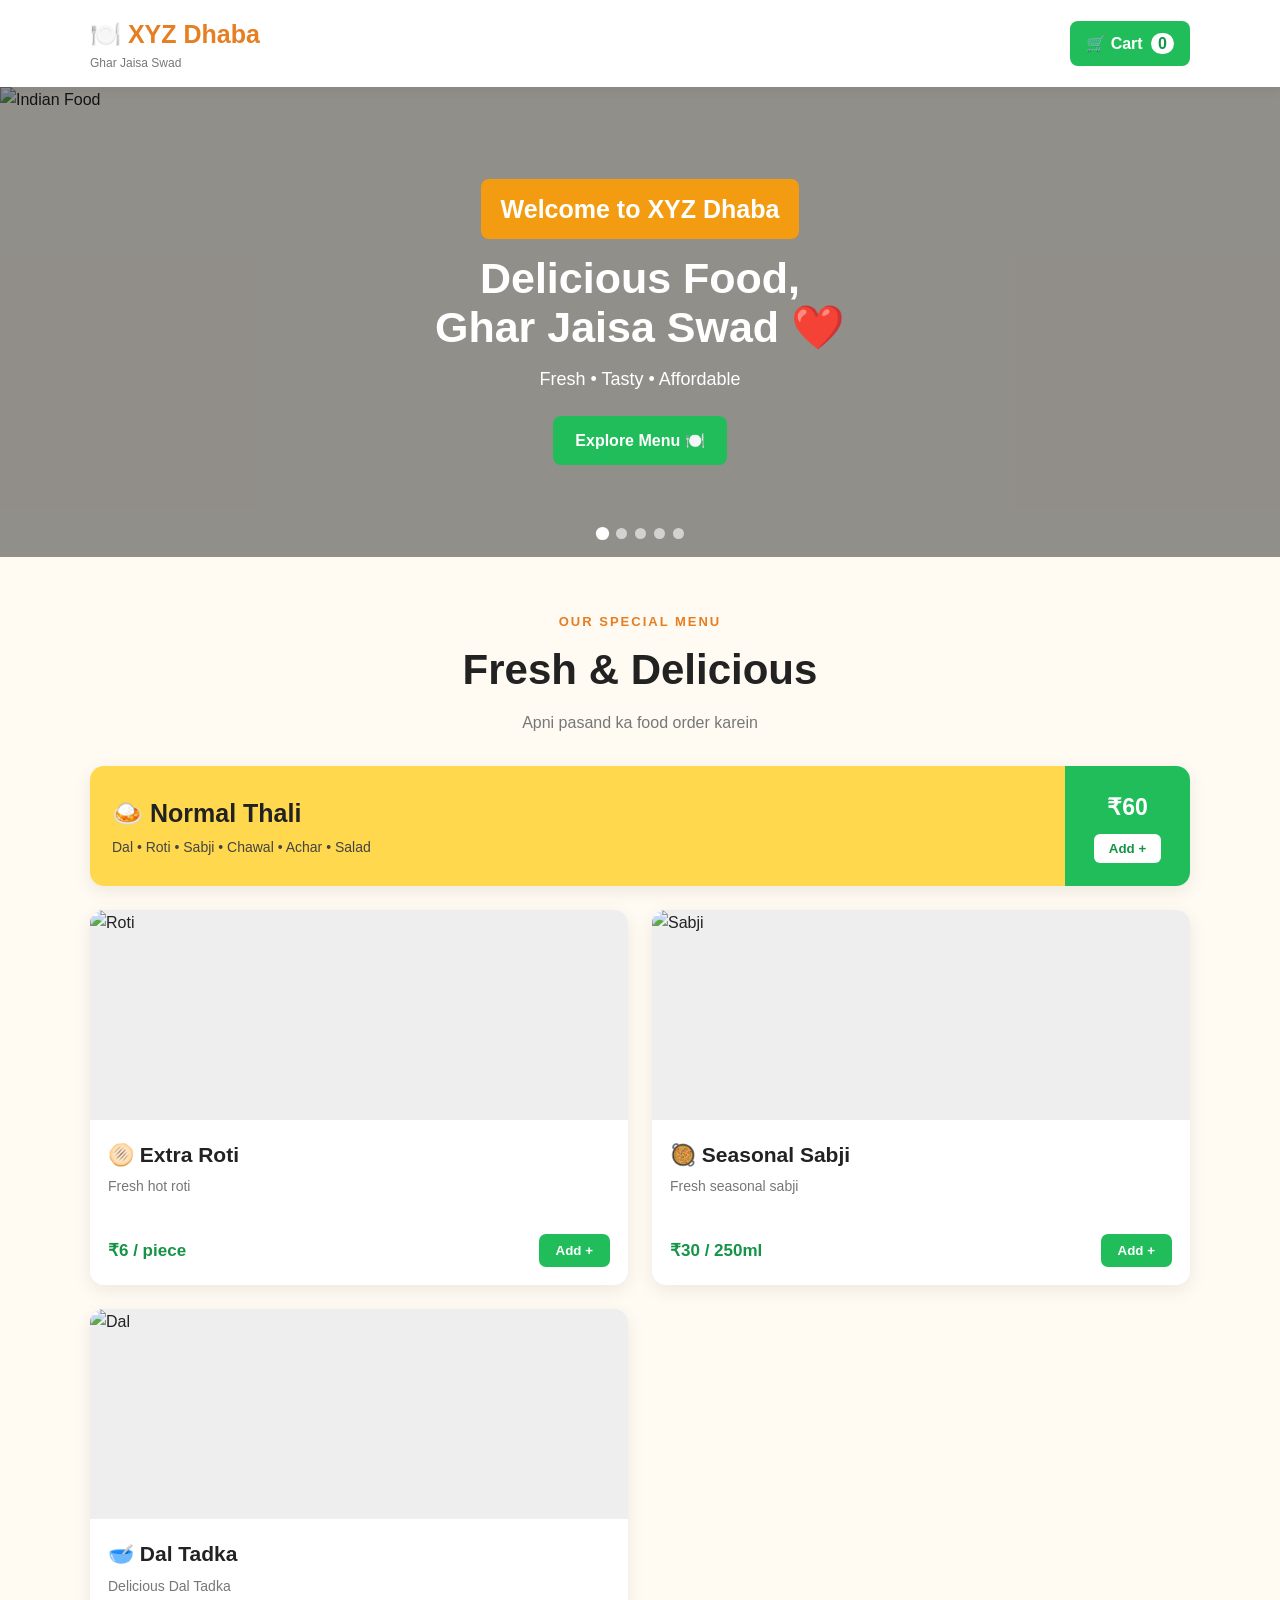
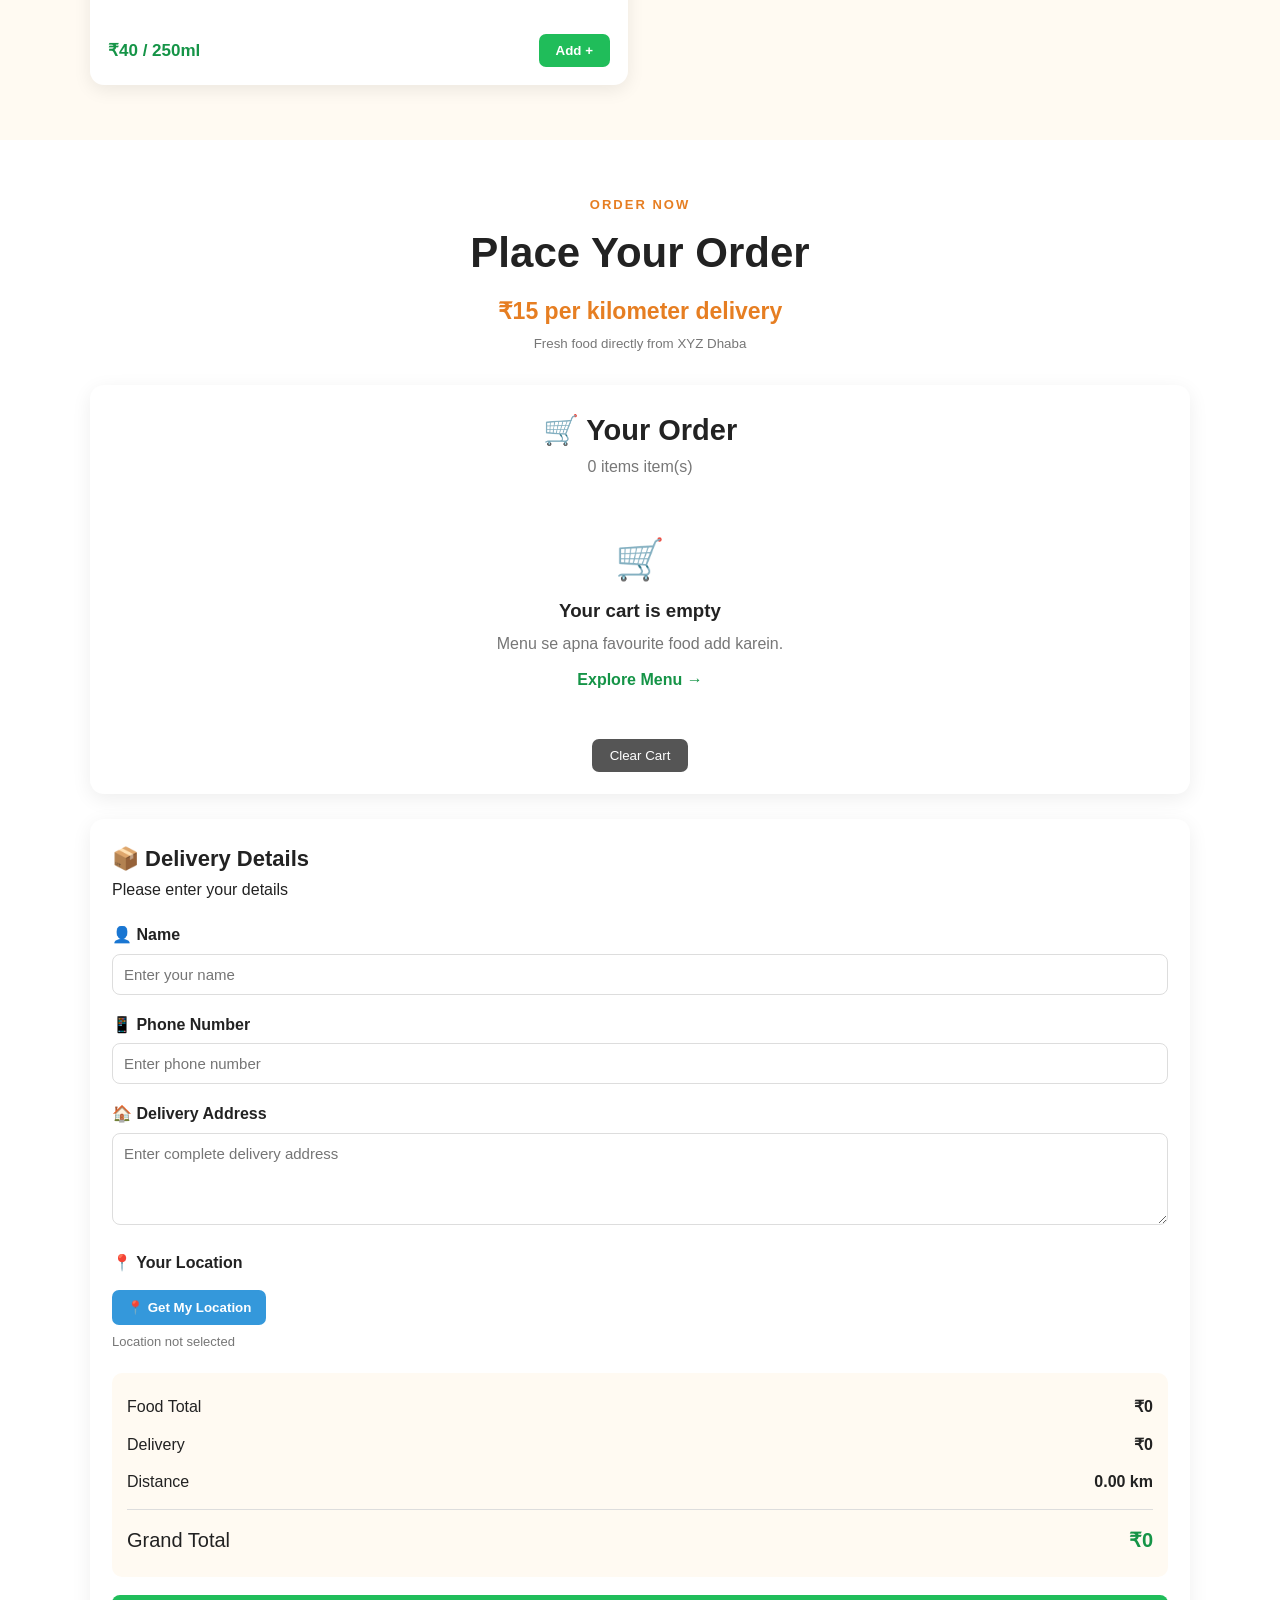
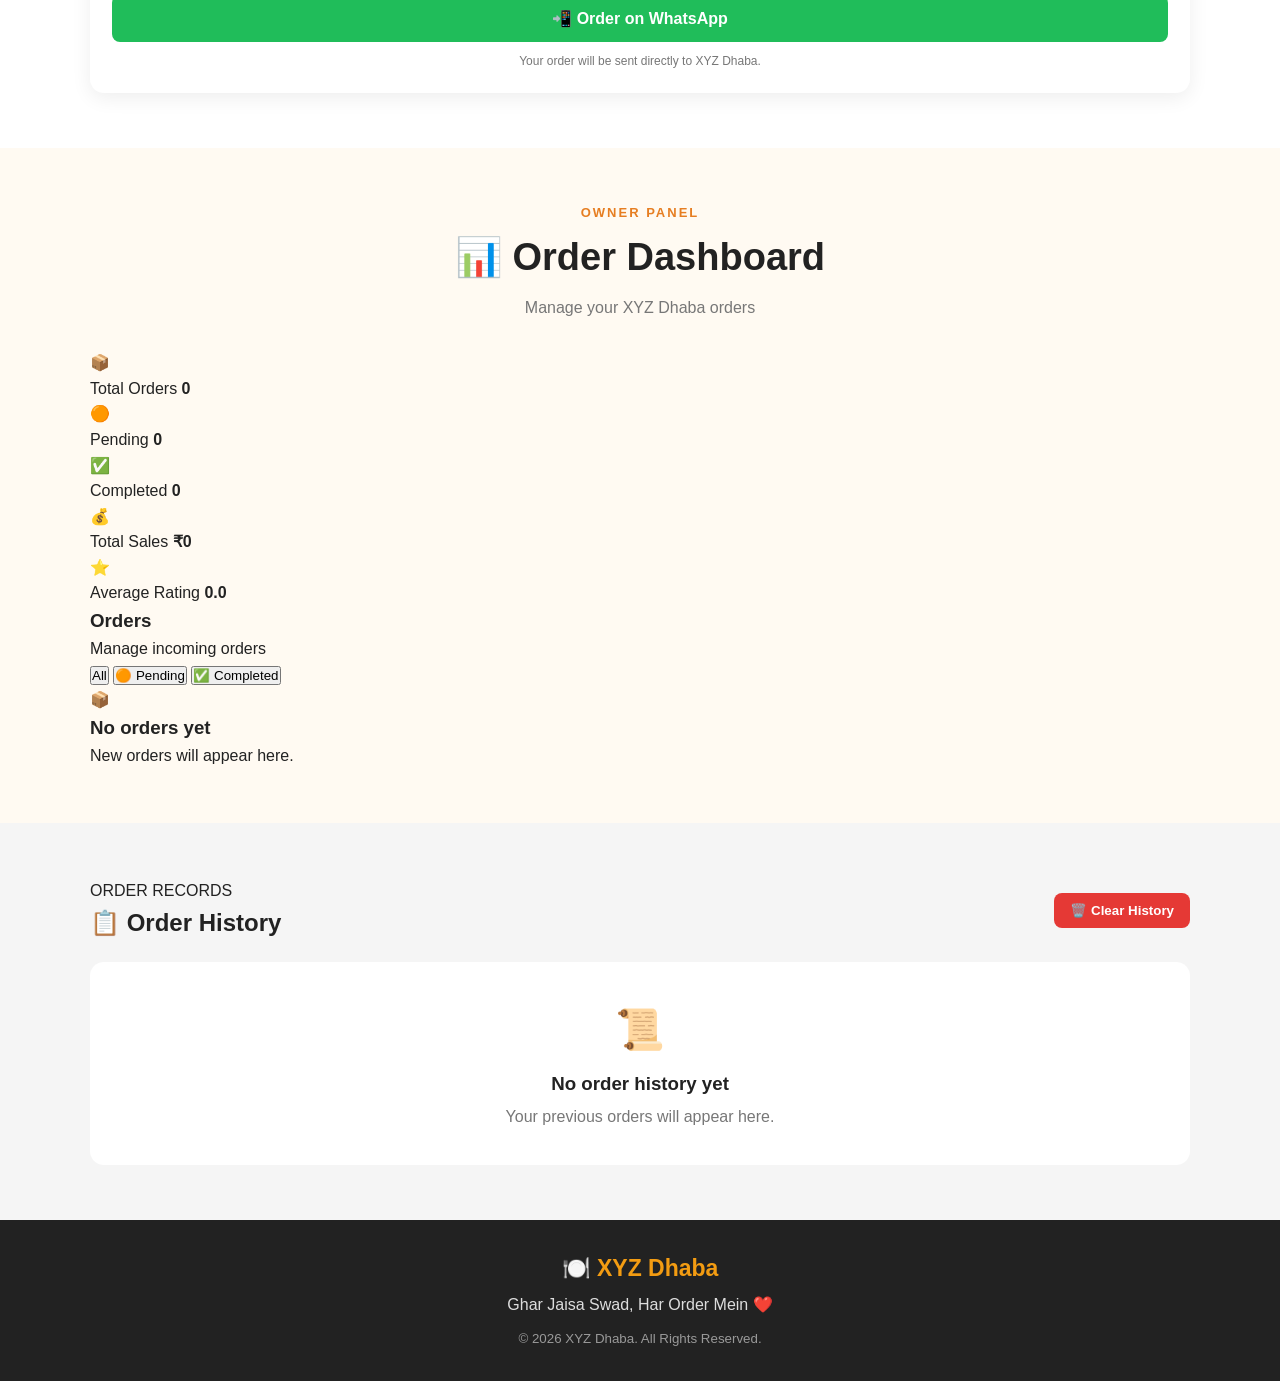
==== commit 8fb40246: "Update index.html" ====
--- a/index.html
+++ b/index.html
@@ -1,715 +1,856 @@
 <!DOCTYPE html>
 <html lang="en">
-
 <head>
     <meta charset="UTF-8">
     <meta name="viewport" content="width=device-width, initial-scale=1.0">
 
-    <title>XYZ Dhaba | Fresh & Delicious Food</title>
+    <title>XYZ Dhaba | Delicious Food</title>
 
     <link rel="stylesheet" href="style.css">
 </head>
 
 <body>
 
-    <!-- =========================================
-         HEADER
-    ========================================== -->
-
-    <header class="header">
-
-        <div class="container header-content">
-
-            <div class="logo">
-                <h1>🍛 XYZ Dhaba</h1>
-                <p>Fresh • Delicious • Homemade</p>
-            </div>
-
-            <a href="#order" class="cart-button">
-                🛒 Cart
-                <span id="cart-count">0</span>
-            </a>
-
-        </div>
-
-    </header>
-
-
-    <!-- =========================================
-         HERO
-    ========================================== -->
-
-    <section class="hero">
-
-        <div class="slider">
-
-            <div class="slide active">
-                <img
-                    src="https://images.unsplash.com/photo-1601050690597-df0568f70950?auto=format&fit=crop&w=1600&q=80"
-                    alt="Indian Food">
-            </div>
-
-            <div class="slide">
-                <img
-                    src="https://images.unsplash.com/photo-1547592180-85f173990554?auto=format&fit=crop&w=1600&q=80"
-                    alt="Indian Thali">
-            </div>
-
-            <div class="slide">
-                <img
-                    src="https://images.unsplash.com/photo-1585937421612-70a008356fbe?auto=format&fit=crop&w=1600&q=80"
-                    alt="Indian Curry">
-            </div>
-
-            <div class="slide">
-                <img
-                    src="https://images.unsplash.com/photo-1601050690117-94f5f6fa8bd7?auto=format&fit=crop&w=1600&q=80"
-                    alt="Indian Roti">
-            </div>
-
-            <div class="slide">
-                <img
-                    src="https://images.unsplash.com/photo-1603894584373-5ac82b2ae398?auto=format&fit=crop&w=1600&q=80"
-                    alt="Indian Food">
-            </div>
-
-
-            <div class="hero-overlay">
+<!-- =========================================
+     HEADER
+========================================= -->
+
+<header class="header">
+
+    <div class="container header-content">
+
+        <div class="logo">
+            <h1>🍽️ XYZ Dhaba</h1>
+            <p>Ghar Jaisa Swad</p>
+        </div>
+
+        <a href="#order" class="cart-button">
+            🛒 Cart
+            <span id="cart-count">0</span>
+        </a>
+
+    </div>
+
+</header>
+
+
+<!-- =========================================
+     HERO
+========================================= -->
+
+<section class="hero">
+
+    <div class="slider">
+
+        <div class="slide active">
+            <img
+                src="https://images.unsplash.com/photo-1546833999-b9f581a1996d?auto=format&fit=crop&w=1600&q=80"
+                alt="Indian Food">
+        </div>
+
+        <div class="slide">
+            <img
+                src="https://images.unsplash.com/photo-1601050690597-df0568f70950?auto=format&fit=crop&w=1600&q=80"
+                alt="Indian Food">
+        </div>
+
+        <div class="slide">
+            <img
+                src="https://images.unsplash.com/photo-1565299624946-b28f40a0ae38?auto=format&fit=crop&w=1600&q=80"
+                alt="Indian Food">
+        </div>
+
+        <div class="slide">
+            <img
+                src="https://images.unsplash.com/photo-1517248135467-4c7edcad34c4?auto=format&fit=crop&w=1600&q=80"
+                alt="Restaurant">
+        </div>
+
+        <div class="slide">
+            <img
+                src="https://images.unsplash.com/photo-1601050690117-94f5f6fa8bd7?auto=format&fit=crop&w=1600&q=80"
+                alt="Delicious Food">
+        </div>
+
+        <div class="hero-overlay">
+
+            <div>
+
+                <span class="welcome-text">
+                    Welcome to XYZ Dhaba
+                </span>
+
+                <h2>
+                    Delicious Food,<br>
+                    Ghar Jaisa Swad ❤️
+                </h2>
+
+                <p>
+                    Fresh • Tasty • Affordable
+                </p>
+
+                <a href="#menu" class="hero-button">
+                    Explore Menu 🍽️
+                </a>
+
+            </div>
+
+        </div>
+
+        <div class="slider-dots">
+
+            <span class="dot active" onclick="showSlide(0)"></span>
+            <span class="dot" onclick="showSlide(1)"></span>
+            <span class="dot" onclick="showSlide(2)"></span>
+            <span class="dot" onclick="showSlide(3)"></span>
+            <span class="dot" onclick="showSlide(4)"></span>
+
+        </div>
+
+    </div>
+
+</section>
+
+
+<!-- =========================================
+     MENU
+========================================= -->
+
+<section class="section menu-section" id="menu">
+
+    <div class="container">
+
+        <div class="section-heading menu-heading">
+
+            <span>OUR SPECIAL MENU</span>
+
+            <h2>
+                Fresh & Delicious
+            </h2>
+
+            <p>
+                Apni pasand ka food order karein
+            </p>
+
+        </div>
+
+
+        <div class="menu-grid">
+
+
+            <!-- NORMAL THALI -->
+
+            <div class="menu-card normal-thali-card">
+
+                <div class="normal-thali-layout">
+
+                    <div class="normal-thali-info">
+
+                        <h3>
+                            🍛 Normal Thali
+                        </h3>
+
+                        <p>
+                            Dal • Roti • Sabji • Chawal • Achar • Salad
+                        </p>
+
+                    </div>
+
+                    <div class="thali-action-box">
+
+                        <strong>
+                            ₹60
+                        </strong>
+
+                        <button
+                            onclick="addToCart('Normal Thali', 60)"
+                        >
+                            Add +
+                        </button>
+
+                    </div>
+
+                </div>
+
+            </div>
+
+
+            <!-- EXTRA ROTI -->
+
+            <div class="menu-card">
+
+                <div class="food-image">
+
+                    <img
+                        src="https://images.unsplash.com/photo-1601050690597-df0568f70950?auto=format&fit=crop&w=900&q=80"
+                        alt="Roti">
+                </div>
+
+                <div class="menu-content">
+
+                    <h3>
+                        🫓 Extra Roti
+                    </h3>
+
+                    <p>
+                        Fresh hot roti
+                    </p>
+
+                    <div class="menu-bottom">
+
+                        <strong>
+                            ₹6 / piece
+                        </strong>
+
+                        <button
+                            onclick="addToCart('Extra Roti', 6)"
+                        >
+                            Add +
+                        </button>
+
+                    </div>
+
+                </div>
+
+            </div>
+
+
+            <!-- SABJI -->
+
+            <div class="menu-card">
+
+                <div class="food-image">
+
+                    <img
+                        src="https://images.unsplash.com/photo-1601050690117-94f5f6fa8bd7?auto=format&fit=crop&w=900&q=80"
+                        alt="Sabji">
+                </div>
+
+                <div class="menu-content">
+
+                    <h3>
+                        🥘 Seasonal Sabji
+                    </h3>
+
+                    <p>
+                        Fresh seasonal sabji
+                    </p>
+
+                    <div class="menu-bottom">
+
+                        <strong>
+                            ₹30 / 250ml
+                        </strong>
+
+                        <button
+                            onclick="addToCart('Seasonal Sabji', 30)"
+                        >
+                            Add +
+                        </button>
+
+                    </div>
+
+                </div>
+
+            </div>
+
+
+            <!-- DAL -->
+
+            <div class="menu-card">
+
+                <div class="food-image">
+
+                    <img
+                        src="https://images.unsplash.com/photo-1546833999-b9f581a1996d?auto=format&fit=crop&w=900&q=80"
+                        alt="Dal">
+                </div>
+
+                <div class="menu-content">
+
+                    <h3>
+                        🥣 Dal Tadka
+                    </h3>
+
+                    <p>
+                        Delicious Dal Tadka
+                    </p>
+
+                    <div class="menu-bottom">
+
+                        <strong>
+                            ₹40 / 250ml
+                        </strong>
+
+                        <button
+                            onclick="addToCart('Dal Tadka', 40)"
+                        >
+                            Add +
+                        </button>
+
+                    </div>
+
+                </div>
+
+            </div>
+
+
+        </div>
+
+    </div>
+
+</section>
+
+
+<!-- =========================================
+     ORDER SECTION
+========================================= -->
+
+<section class="section order-section" id="order">
+
+    <div class="container">
+
+        <div class="section-heading order-main-heading">
+
+            <span>ORDER NOW</span>
+
+            <h2>
+                Place Your Order
+            </h2>
+
+            <p>
+                ₹15 per kilometer delivery
+            </p>
+
+            <small>
+                Fresh food directly from XYZ Dhaba
+            </small>
+
+        </div>
+
+
+        <div class="order-layout">
+
+
+            <!-- =================================
+                 CART
+            ================================= -->
+
+            <div class="order-card">
+
+                <div class="cart-title">
+
+                    <h3>
+                        🛒 Your Order
+                    </h3>
+
+                    <span>
+                        <span id="cart-items-count">0</span>
+                        item(s)
+                    </span>
+
+                </div>
+
+
+                <div
+                    id="cart-items"
+                    class="cart-container"
+                ></div>
+
+
+                <button
+                    class="clear-cart"
+                    onclick="clearCart()"
+                >
+                    Clear Cart
+                </button>
+
+            </div>
+
+
+            <!-- =================================
+                 DELIVERY DETAILS
+            ================================= -->
+
+            <div class="order-card">
+
+                <div class="order-card-header">
+
+                    <h3>
+                        📦 Delivery Details
+                    </h3>
+
+                    <p>
+                        Please enter your details
+                    </p>
+
+                </div>
+
+
+                <div class="form-group">
+
+                    <label for="customer-name">
+                        👤 Name
+                    </label>
+
+                    <input
+                        type="text"
+                        id="customer-name"
+                        placeholder="Enter your name"
+                    >
+
+                </div>
+
+
+                <div class="form-group">
+
+                    <label for="customer-phone">
+                        📱 Phone Number
+                    </label>
+
+                    <input
+                        type="tel"
+                        id="customer-phone"
+                        placeholder="Enter phone number"
+                        maxlength="10"
+                    >
+
+                </div>
+
+
+                <div class="form-group">
+
+                    <label for="customer-address">
+                        🏠 Delivery Address
+                    </label>
+
+                    <textarea
+                        id="customer-address"
+                        rows="4"
+                        placeholder="Enter complete delivery address"
+                    ></textarea>
+
+                </div>
+
+
+                <div class="form-group">
+
+                    <label>
+                        📍 Your Location
+                    </label>
+
+                    <button
+                        type="button"
+                        class="location-button"
+                        id="location-button"
+                        onclick="getCustomerLocation()"
+                    >
+                        📍 Get My Location
+                    </button>
+
+                    <p
+                        class="location-status"
+                        id="location-status"
+                    >
+                        Location not selected
+                    </p>
+
+                </div>
+
+
+                <!-- BILL -->
+
+                <div class="bill">
+
+                    <div class="bill-row">
+
+                        <span>
+                            Food Total
+                        </span>
+
+                        <strong id="food-total">
+                            ₹0
+                        </strong>
+
+                    </div>
+
+
+                    <div class="bill-row">
+
+                        <span>
+                            Delivery
+                        </span>
+
+                        <strong id="delivery-price">
+                            ₹0
+                        </strong>
+
+                    </div>
+
+
+                    <div class="bill-row">
+
+                        <span>
+                            Distance
+                        </span>
+
+                        <strong id="distance">
+                            0 km
+                        </strong>
+
+                    </div>
+
+
+                    <div class="bill-divider"></div>
+
+
+                    <div class="bill-row grand-total">
+
+                        <span>
+                            Grand Total
+                        </span>
+
+                        <strong id="grand-total">
+                            ₹0
+                        </strong>
+
+                    </div>
+
+
+                    <input
+                        type="hidden"
+                        id="delivery-charge"
+                        value="0"
+                    >
+
+                    <input
+                        type="hidden"
+                        id="delivery-distance"
+                        value="0"
+                    >
+
+                </div>
+
+
+                <button
+                    class="whatsapp-button"
+                    onclick="orderOnWhatsApp()"
+                >
+                    📲 Order on WhatsApp
+                </button>
+
+                <p class="order-note">
+                    Your order will be sent directly to XYZ Dhaba.
+                </p>
+
+            </div>
+
+        </div>
+
+    </div>
+
+</section>
+
+
+<!-- =========================================
+     OWNER DASHBOARD
+========================================= -->
+
+<section class="section owner-section" id="owner-dashboard">
+
+    <div class="container">
+
+        <div class="section-heading">
+
+            <span>OWNER PANEL</span>
+
+            <h2>
+                📊 Order Dashboard
+            </h2>
+
+            <p>
+                Manage your XYZ Dhaba orders
+            </p>
+
+        </div>
+
+
+        <!-- DASHBOARD STATS -->
+
+        <div class="dashboard-stats">
+
+
+            <div class="stat-card">
+
+                <div class="stat-icon">
+                    📦
+                </div>
 
                 <div>
 
-                    <span class="welcome-text">
-                        Welcome to XYZ Dhaba
+                    <span>
+                        Total Orders
                     </span>
 
-                    <h2>
-                        Fresh & Delicious Food
-                    </h2>
-
-                    <p>
-                        Ghar jaisa swaad, ab aapke ghar tak.
-                    </p>
-
-                    <a href="#menu" class="hero-button">
-                        Explore Menu →
-                    </a>
-
-                </div>
-
-            </div>
-
-
-            <div class="slider-dots">
-
-                <span class="dot active" onclick="showSlide(0)"></span>
-                <span class="dot" onclick="showSlide(1)"></span>
-                <span class="dot" onclick="showSlide(2)"></span>
-                <span class="dot" onclick="showSlide(3)"></span>
-                <span class="dot" onclick="showSlide(4)"></span>
-
-            </div>
-
-        </div>
-
-    </section>
-
-
-    <!-- =========================================
-         MENU
-    ========================================== -->
-
-    <section id="menu" class="section menu-section">
-
-        <div class="container">
-
-            <div class="section-heading menu-heading">
-
-                <span>OUR MENU</span>
+                    <strong id="stat-total">
+                        0
+                    </strong>
+
+                </div>
+
+            </div>
+
+
+            <div class="stat-card pending-stat">
+
+                <div class="stat-icon">
+                    🟠
+                </div>
+
+                <div>
+
+                    <span>
+                        Pending
+                    </span>
+
+                    <strong id="stat-pending">
+                        0
+                    </strong>
+
+                </div>
+
+            </div>
+
+
+            <div class="stat-card completed-stat">
+
+                <div class="stat-icon">
+                    ✅
+                </div>
+
+                <div>
+
+                    <span>
+                        Completed
+                    </span>
+
+                    <strong id="stat-completed">
+                        0
+                    </strong>
+
+                </div>
+
+            </div>
+
+
+            <div class="stat-card sales-stat">
+
+                <div class="stat-icon">
+                    💰
+                </div>
+
+                <div>
+
+                    <span>
+                        Total Sales
+                    </span>
+
+                    <strong id="stat-sales">
+                        ₹0
+                    </strong>
+
+                </div>
+
+            </div>
+
+
+            <div class="stat-card rating-stat">
+
+                <div class="stat-icon">
+                    ⭐
+                </div>
+
+                <div>
+
+                    <span>
+                        Average Rating
+                    </span>
+
+                    <strong id="stat-rating">
+                        0.0
+                    </strong>
+
+                </div>
+
+            </div>
+
+
+        </div>
+
+
+        <!-- DASHBOARD FILTER -->
+
+        <div class="dashboard-controls">
+
+            <div class="dashboard-title">
+
+                <h3>
+                    Orders
+                </h3>
+
+                <p>
+                    Manage incoming orders
+                </p>
+
+            </div>
+
+
+            <div class="order-filters">
+
+                <button
+                    class="filter-btn active"
+                    data-filter="all"
+                    onclick="filterOrders('all')"
+                >
+                    All
+                </button>
+
+                <button
+                    class="filter-btn"
+                    data-filter="pending"
+                    onclick="filterOrders('pending')"
+                >
+                    🟠 Pending
+                </button>
+
+                <button
+                    class="filter-btn"
+                    data-filter="completed"
+                    onclick="filterOrders('completed')"
+                >
+                    ✅ Completed
+                </button>
+
+            </div>
+
+        </div>
+
+
+        <!-- OWNER ORDERS -->
+
+        <div id="owner-orders">
+
+            <div class="dashboard-empty">
+
+                <div>
+                    📦
+                </div>
+
+                <h3>
+                    No orders yet
+                </h3>
+
+                <p>
+                    New orders will appear here.
+                </p>
+
+            </div>
+
+        </div>
+
+
+        <!-- OLD ID KEPT FOR COMPATIBILITY -->
+
+        <div id="owner-order" style="display:none;"></div>
+
+    </div>
+
+</section>
+
+
+<!-- =========================================
+     ORDER HISTORY
+========================================= -->
+
+<section class="section history-section">
+
+    <div class="container">
+
+        <div class="history-header">
+
+            <div>
+
+                <span class="history-small-title">
+                    ORDER RECORDS
+                </span>
 
                 <h2>
-                    Fresh Food, Great Taste
+                    📋 Order History
                 </h2>
 
+            </div>
+
+            <button
+                class="clear-history-btn"
+                onclick="clearHistory()"
+            >
+                🗑️ Clear History
+            </button>
+
+        </div>
+
+
+        <div id="order-history">
+
+            <div class="history-empty">
+
+                <div class="empty-icon">
+                    📋
+                </div>
+
+                <h3>
+                    No order history
+                </h3>
+
                 <p>
-                    Choose your favourite food
+                    Completed and pending orders will appear here.
                 </p>
 
             </div>
 
-
-            <div class="menu-grid">
-
-
-                <!-- NORMAL THALI -->
-
-                <div class="menu-card normal-thali-card">
-
-                    <div class="food-image">
-
-                        <img
-                            src="https://images.unsplash.com/photo-1547592180-85f173990554?auto=format&fit=crop&w=1000&q=80"
-                            alt="Normal Thali">
-
-                    </div>
-
-
-                    <div class="normal-thali-layout">
-
-                        <div class="normal-thali-info">
-
-                            <h3>
-                                Normal Thali
-                            </h3>
-
-                            <p>
-                                Dal • Roti • Sabji • Chawal • Achar • Salad
-                            </p>
-
-                        </div>
-
-
-                        <div class="thali-action-box">
-
-                            <strong>
-                                ₹60
-                            </strong>
-
-                            <button
-                                onclick="addToCart('Normal Thali', 60)">
-                                Add
-                            </button>
-
-                        </div>
-
-                    </div>
-
-                </div>
-
-
-                <!-- EXTRA ROTI -->
-
-                <div class="menu-card">
-
-                    <div class="food-image">
-
-                        <img
-                            src="https://images.unsplash.com/photo-1601050690117-94f5f6fa8bd7?auto=format&fit=crop&w=1000&q=80"
-                            alt="Roti">
-
-                    </div>
-
-
-                    <div class="menu-content">
-
-                        <h3>
-                            Extra Roti
-                        </h3>
-
-                        <p>
-                            Freshly made soft roti.
-                        </p>
-
-
-                        <div class="menu-bottom">
-
-                            <strong>
-                                ₹6 / piece
-                            </strong>
-
-                            <button
-                                onclick="addToCart('Extra Roti', 6)">
-                                Add
-                            </button>
-
-                        </div>
-
-                    </div>
-
-                </div>
-
-
-                <!-- SABJI -->
-
-                <div class="menu-card">
-
-                    <div class="food-image">
-
-                        <img
-                            src="https://images.unsplash.com/photo-1585937421612-70a008356fbe?auto=format&fit=crop&w=1000&q=80"
-                            alt="Seasonal Sabji">
-
-                    </div>
-
-
-                    <div class="menu-content">
-
-                        <h3>
-                            Seasonal Sabji
-                        </h3>
-
-                        <p>
-                            Fresh seasonal vegetable sabji.
-                        </p>
-
-
-                        <div class="menu-bottom">
-
-                            <strong>
-                                ₹30 / 250ml
-                            </strong>
-
-                            <button
-                                onclick="addToCart('Seasonal Sabji 250ml', 30)">
-                                Add
-                            </button>
-
-                        </div>
-
-                    </div>
-
-                </div>
-
-
-                <!-- DAL -->
-
-                <div class="menu-card">
-
-                    <div class="food-image">
-
-                        <img
-                            src="https://images.unsplash.com/photo-1547592166-23ac45744acd?auto=format&fit=crop&w=1000&q=80"
-                            alt="Dal Tadka">
-
-                    </div>
-
-
-                    <div class="menu-content">
-
-                        <h3>
-                            Dal Tadka
-                        </h3>
-
-                        <p>
-                            Hot and delicious dal tadka.
-                        </p>
-
-
-                        <div class="menu-bottom">
-
-                            <strong>
-                                ₹40 / 250ml
-                            </strong>
-
-                            <button
-                                onclick="addToCart('Dal Tadka 250ml', 40)">
-                                Add
-                            </button>
-
-                        </div>
-
-                    </div>
-
-                </div>
-
-
-            </div>
-
-        </div>
-
-    </section>
-
-
-    <!-- =========================================
-         ORDER
-    ========================================== -->
-
-    <section id="order" class="section order-section">
-
-        <div class="container">
-
-
-            <div class="section-heading order-main-heading">
-
-                <span>YOUR ORDER</span>
-
-                <h2>
-                    Place Your Order
-                </h2>
-
-                <p>
-                    Fresh food delivered to your doorstep
-                </p>
-
-                <small>
-                    Delivery charge: ₹15 per km
-                </small>
-
-            </div>
-
-
-            <!-- IMPORTANT:
-                 Cart and Delivery Details are vertical
-            -->
-
-            <div class="order-layout">
-
-
-                <!-- =================================
-                     CART
-                ================================== -->
-
-                <div class="order-card">
-
-                    <div class="cart-title">
-
-                        <h3>
-                            🛒 Your Cart
-                        </h3>
-
-                        <span id="cart-items-count">
-                            0 items
-                        </span>
-
-                    </div>
-
-
-                    <div class="cart-table-wrapper">
-
-                        <div id="cart-items">
-
-                            <div class="empty-cart">
-
-                                <div class="empty-icon">
-                                    🛒
-                                </div>
-
-                                <h3>
-                                    Your cart is empty
-                                </h3>
-
-                                <p>
-                                    Menu se apna favourite food add karein.
-                                </p>
-
-                                <a href="#menu">
-                                    Explore Menu →
-                                </a>
-
-                            </div>
-
-                        </div>
-
-                    </div>
-
-
-                    <button
-                        class="clear-cart"
-                        onclick="clearCart()">
-                        Clear Cart
-                    </button>
-
-                </div>
-
-
-                <!-- =================================
-                     DELIVERY DETAILS
-                ================================== -->
-
-                <div class="order-card">
-
-                    <div class="order-card-header">
-
-                        <h3>
-                            📦 Delivery Details
-                        </h3>
-
-                    </div>
-
-
-                    <div class="form-group">
-
-                        <label for="customer-name">
-                            Your Name
-                        </label>
-
-                        <input
-                            type="text"
-                            id="customer-name"
-                            placeholder="Enter your name">
-
-                    </div>
-
-
-                    <div class="form-group">
-
-                        <label for="customer-phone">
-                            Mobile Number
-                        </label>
-
-                        <input
-                            type="tel"
-                            id="customer-phone"
-                            placeholder="Enter mobile number">
-
-                    </div>
-
-
-                    <div class="form-group">
-
-                        <label for="customer-address">
-                            Delivery Address
-                        </label>
-
-                        <textarea
-                            id="customer-address"
-                            rows="4"
-                            placeholder="Enter complete delivery address"></textarea>
-
-                    </div>
-
-
-                    <div class="form-group">
-
-                        <label>
-                            Delivery Location
-                        </label>
-
-                        <button
-                            type="button"
-                            id="location-button"
-                            class="location-button"
-                            onclick="getLocation()">
-
-                            📍 Use My Location
-
-                        </button>
-
-
-                        <div
-                            id="location-status"
-                            class="location-status">
-
-                            Location not detected
-
-                        </div>
-
-                    </div>
-
-
-                    <!-- BILL -->
-
-                    <div class="bill">
-
-                        <div class="bill-row">
-
-                            <span>
-                                Food Total
-                            </span>
-
-                            <strong id="food-total">
-                                ₹0
-                            </strong>
-
-                        </div>
-
-
-                        <div class="bill-row">
-
-                            <span>
-                                Delivery
-                            </span>
-
-                            <strong id="delivery-price">
-                                ₹0
-                            </strong>
-
-                        </div>
-
-
-                        <div class="bill-row">
-
-                            <span>
-                                Distance
-                            </span>
-
-                            <strong id="distance">
-                                0.00 km
-                            </strong>
-
-                        </div>
-
-
-                        <div class="bill-divider"></div>
-
-
-                        <div class="bill-row grand-total">
-
-                            <span>
-                                Grand Total
-                            </span>
-
-                            <strong id="grand-total">
-                                ₹0
-                            </strong>
-
-                        </div>
-
-
-                        <span
-                            id="delivery-charge"
-                            style="display:none;">
-                            ₹0
-                        </span>
-
-                        <span
-                            id="delivery-distance"
-                            style="display:none;">
-                            0
-                        </span>
-
-                    </div>
-
-
-                    <button
-                        class="whatsapp-button"
-                        onclick="orderOnWhatsApp()">
-
-                        📲 Order on WhatsApp
-
-                    </button>
-
-
-                    <p class="order-note">
-                        Order confirm karne ke liye WhatsApp par message bheja jayega.
-                    </p>
-
-                </div>
-
-
-            </div>
-
-        </div>
-
-    </section>
-
-
-    <!-- =========================================
-         OWNER ORDER
-    ========================================== -->
-
-    <section class="section owner-section">
-
-        <div class="container">
-
-            <div class="section-heading">
-
-                <span>OWNER PANEL</span>
-
-                <h2>
-                    Latest Order
-                </h2>
-
-            </div>
-
-
-            <div id="owner-order">
-
-                <div class="owner-order-card">
-
-                    <h3>
-                        📦 No order yet
-                    </h3>
-
-                    <p>
-                        Latest customer order will appear here.
-                    </p>
-
-                </div>
-
-            </div>
-
-        </div>
-
-    </section>
-
-
-    <!-- =========================================
-         HISTORY
-    ========================================== -->
-
-    <section class="section history-section">
-
-        <div class="container">
-
-            <div class="history-header">
-
-                <h3>
-                    📜 Order History
-                </h3>
-
-                <button
-                    class="clear-history-btn"
-                    onclick="clearHistory()">
-
-                    Clear History
-
-                </button>
-
-            </div>
-
-
-            <div id="order-history">
-
-                <div class="history-empty">
-
-                    <div class="empty-icon">
-                        📜
-                    </div>
-
-                    <h3>
-                        No order history yet
-                    </h3>
-
-                    <p>
-                        Your previous orders will appear here.
-                    </p>
-
-                </div>
-
-            </div>
-
-        </div>
-
-    </section>
-
-
-    <!-- =========================================
-         FOOTER
-    ========================================== -->
-
-    <footer class="footer">
-
-        <div class="container">
-
-            <h3>
-                🍛 XYZ Dhaba
-            </h3>
-
-            <p>
-                Fresh • Delicious • Homemade
-            </p>
-
-            <small>
-                © 2026 XYZ Dhaba. All Rights Reserved.
-            </small>
-
-        </div>
-
-    </footer>
-
-
-    <script src="script.js"></script>
+        </div>
+
+    </div>
+
+</section>
+
+
+<!-- =========================================
+     FOOTER
+========================================= -->
+
+<footer class="footer">
+
+    <div class="container">
+
+        <h3>
+            🍽️ XYZ Dhaba
+        </h3>
+
+        <p>
+            Ghar Jaisa Swad, Har Order Mein ❤️
+        </p>
+
+        <small>
+            © 2026 XYZ Dhaba. All Rights Reserved.
+        </small>
+
+    </div>
+
+</footer>
+
+
+<script src="script.js"></script>
 
 </body>
-
 </html>
--- a/style.css
+++ b/style.css
@@ -377,10 +377,17 @@
     color: #777;
 }
 
+
+/* IMPORTANT FIX
+   Cart and Delivery Details
+   ALWAYS ONE BELOW ANOTHER
+*/
+
 .order-layout {
-    display: flex;
-    flex-direction: column;
+    display: flex !important;
+    flex-direction: column !important;
     gap: 25px;
+    width: 100%;
 }
 
 .order-card {
@@ -388,6 +395,8 @@
     padding: 22px;
     border-radius: 14px;
     box-shadow: 0 5px 20px rgba(0,0,0,0.07);
+    width: 100%;
+    min-width: 0;
 }
 
 .order-card-header {
@@ -417,7 +426,9 @@
 }
 
 .cart-table-wrapper {
+    width: 100%;
     overflow-x: auto;
+    -webkit-overflow-scrolling: touch;
 }
 
 .cart-table {
@@ -431,12 +442,14 @@
     padding: 11px;
     text-align: left;
     font-size: 14px;
+    white-space: nowrap;
 }
 
 .cart-table td {
     padding: 11px;
     border-bottom: 1px solid #eee;
     font-size: 14px;
+    white-space: nowrap;
 }
 
 .quantity-btn {
@@ -547,12 +560,20 @@
     padding: 15px;
     border-radius: 10px;
     margin-top: 20px;
+    width: 100%;
 }
 
 .bill-row {
     display: flex;
     justify-content: space-between;
+    align-items: center;
+    gap: 15px;
     padding: 6px 0;
+}
+
+.bill-row span,
+.bill-row strong {
+    min-width: 0;
 }
 
 .bill-divider {
@@ -638,6 +659,7 @@
     justify-content: space-between;
     align-items: center;
     margin-bottom: 20px;
+    gap: 15px;
 }
 
 .history-header h3 {
@@ -736,4 +758,254 @@
     background: white;
     text-align: center;
     padding: 35px 20px;
-    border-radius:
+    border-radius: 14px;
+}
+
+.history-empty .empty-icon {
+    font-size: 40px;
+    margin-bottom: 8px;
+}
+
+.history-empty h3 {
+    margin-bottom: 5px;
+}
+
+.history-empty p {
+    color: #777;
+}
+
+
+/* =========================================
+   FOOTER
+========================================= */
+
+.footer {
+    background: #222;
+    color: white;
+    text-align: center;
+    padding: 30px 0;
+}
+
+.footer h3 {
+    color: #f39c12;
+    font-size: 23px;
+    margin-bottom: 5px;
+}
+
+.footer p {
+    color: #ddd;
+    margin-bottom: 8px;
+}
+
+.footer small {
+    color: #999;
+}
+
+
+/* =========================================
+   TABLET
+========================================= */
+
+@media (max-width: 768px) {
+
+    .slider {
+        height: 420px;
+    }
+
+    .hero-overlay h2 {
+        font-size: 35px;
+    }
+
+    .welcome-text {
+        font-size: 21px;
+    }
+
+    .menu-grid {
+        grid-template-columns: 1fr;
+    }
+
+    .normal-thali-card {
+        grid-column: auto;
+    }
+
+    .section {
+        padding: 45px 0;
+    }
+
+    .section-heading h2 {
+        font-size: 32px;
+    }
+
+    .menu-heading h2,
+    .order-main-heading h2 {
+        font-size: 35px;
+    }
+
+    /*
+       IMPORTANT:
+       Still vertical on tablet
+    */
+
+    .order-layout {
+        display: flex !important;
+        flex-direction: column !important;
+    }
+
+    .order-card {
+        width: 100%;
+    }
+
+}
+
+
+/* =========================================
+   MOBILE
+========================================= */
+
+@media (max-width: 480px) {
+
+    .container {
+        width: 94%;
+    }
+
+    .header {
+        padding: 11px 0;
+    }
+
+    .logo h1 {
+        font-size: 21px;
+    }
+
+    .logo p {
+        font-size: 10px;
+    }
+
+    .cart-button {
+        padding: 8px 11px;
+        font-size: 13px;
+    }
+
+    .slider {
+        height: 360px;
+    }
+
+    .hero-overlay {
+        padding: 15px;
+    }
+
+    .hero-overlay h2 {
+        font-size: 29px;
+    }
+
+    .hero-overlay p {
+        font-size: 15px;
+    }
+
+    .welcome-text {
+        font-size: 18px;
+        padding: 8px 14px;
+    }
+
+    .hero-button {
+        padding: 10px 17px;
+    }
+
+    .section {
+        padding: 38px 0;
+    }
+
+    .section-heading h2 {
+        font-size: 28px;
+    }
+
+    .menu-heading h2,
+    .order-main-heading h2 {
+        font-size: 30px;
+    }
+
+    .order-main-heading p {
+        font-size: 18px;
+    }
+
+    .food-image {
+        height: 190px;
+    }
+
+    .normal-thali-layout {
+        grid-template-columns: 1fr 105px;
+    }
+
+    .normal-thali-info {
+        padding: 15px;
+    }
+
+    .normal-thali-info h3 {
+        font-size: 21px;
+    }
+
+    .normal-thali-info p {
+        font-size: 12px;
+    }
+
+    .thali-action-box strong {
+        font-size: 20px;
+    }
+
+    .order-card {
+        padding: 16px;
+    }
+
+    .cart-title h3 {
+        font-size: 25px;
+    }
+
+    /*
+       Cart table stays scrollable instead
+       of squeezing the price/action columns.
+    */
+
+    .cart-table-wrapper {
+        overflow-x: auto;
+    }
+
+    .cart-table {
+        min-width: 560px;
+    }
+
+    .bill {
+        padding: 13px;
+    }
+
+    .bill-row {
+        font-size: 14px;
+    }
+
+    .grand-total {
+        font-size: 18px;
+    }
+
+    .history-header {
+        flex-direction: column;
+        align-items: stretch;
+        text-align: center;
+    }
+
+    .clear-history-btn {
+        width: 100%;
+    }
+
+    .history-top {
+        grid-template-columns: 1fr;
+        gap: 12px;
+    }
+
+    .history-card {
+        padding: 15px;
+    }
+
+    .owner-row {
+        flex-direction: column;
+        gap: 2px;
+    }
+
+}
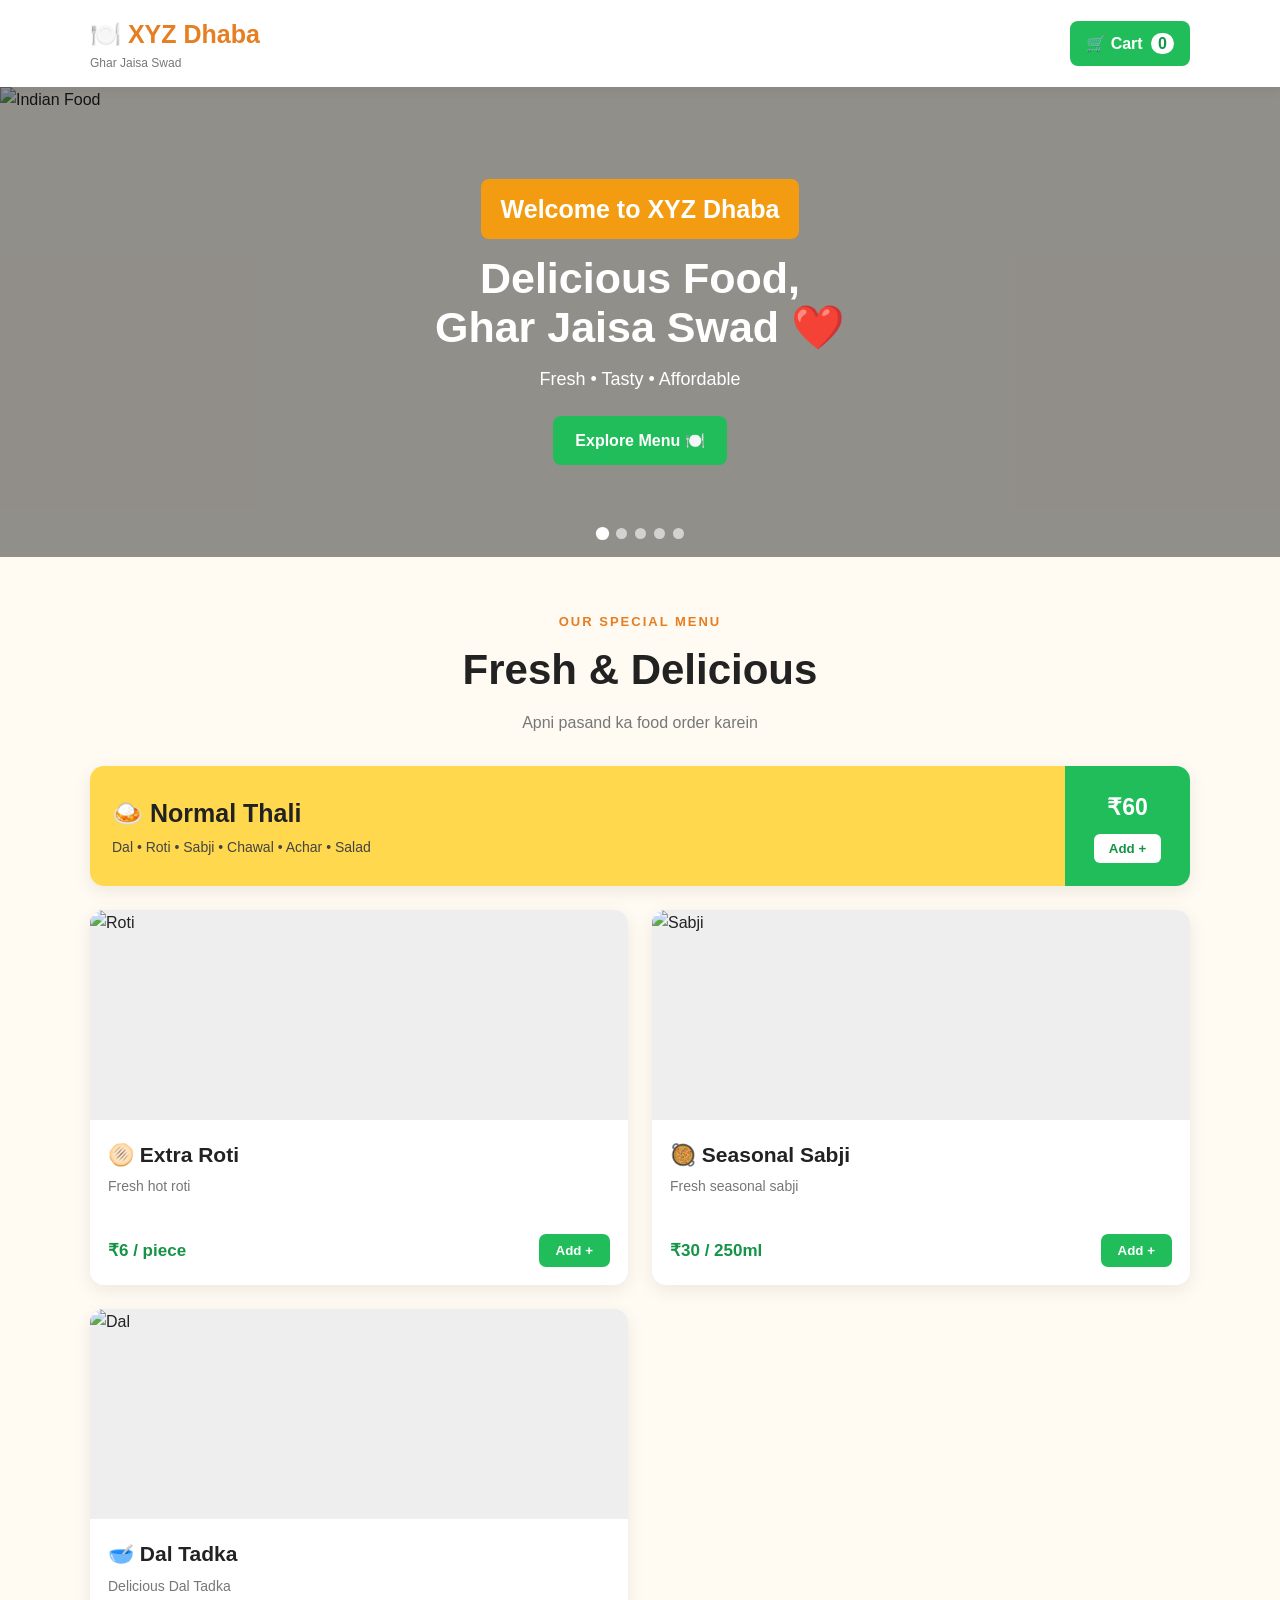
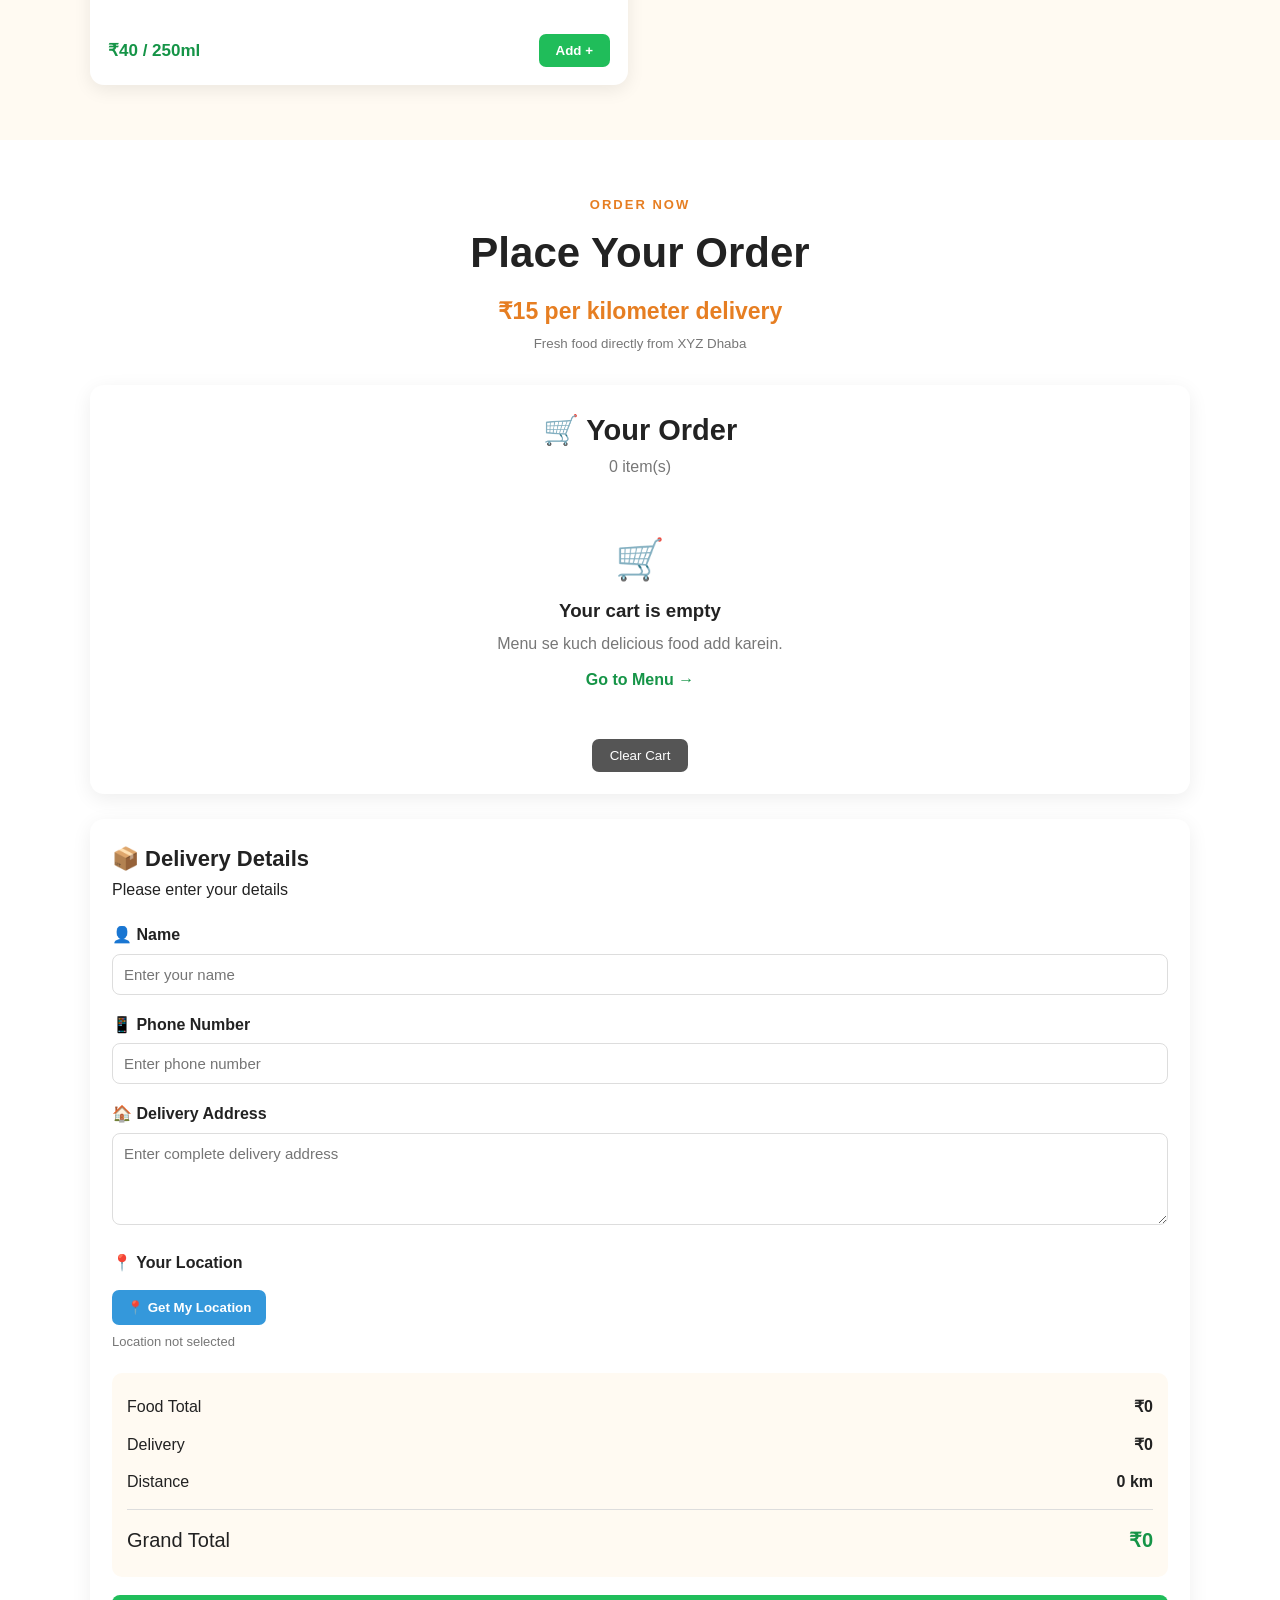
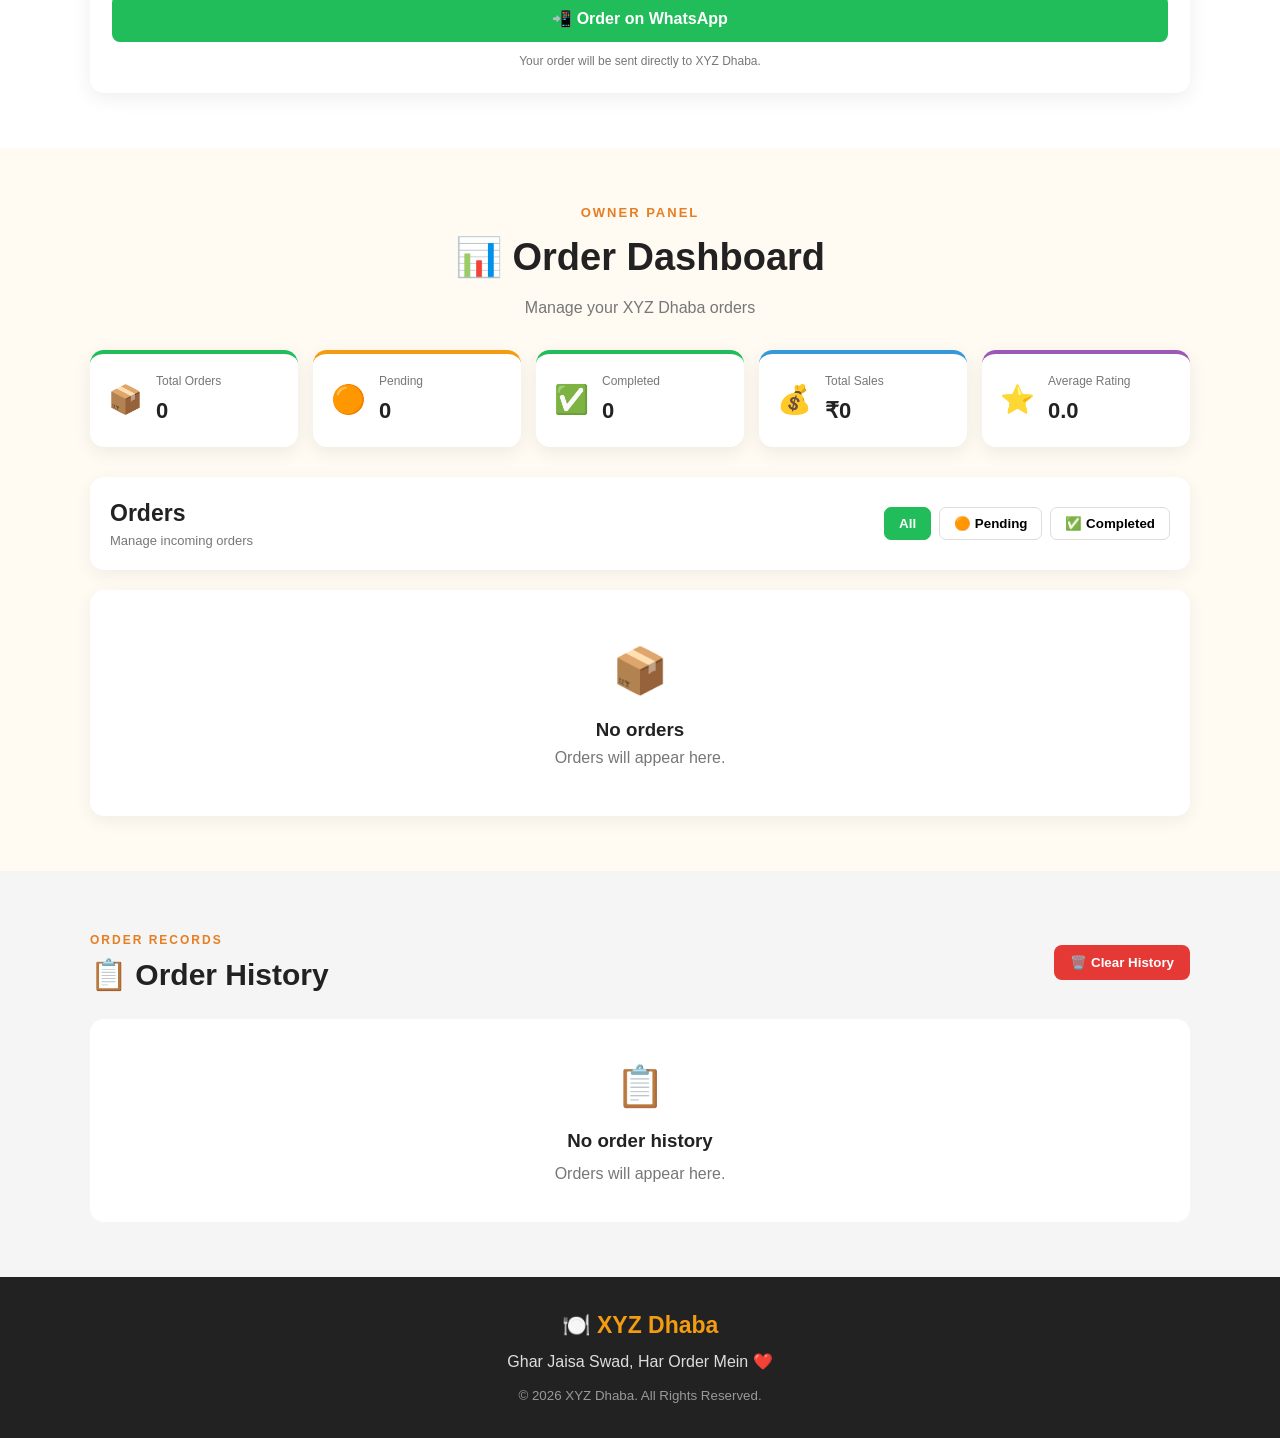
==== commit 855a333c: "Update index.html" ====
--- a/index.html
+++ b/index.html
@@ -853,4 +853,4 @@
 <script src="script.js"></script>
 
 </body>
-</html>
+    </html>
--- a/style.css
+++ b/style.css
@@ -1,5 +1,5 @@
 /* =========================================
-   XYZ DHABA - STYLE
+   XYZ DHABA - COMPLETE STYLE
 ========================================= */
 
 * {
@@ -45,12 +45,12 @@
 ========================================= */
 
 .header {
-    background: #ffffff;
+    background: #fff;
     padding: 14px 0;
     position: sticky;
     top: 0;
     z-index: 1000;
-    box-shadow: 0 2px 12px rgba(0,0,0,0.08);
+    box-shadow: 0 2px 12px rgba(0,0,0,.08);
 }
 
 .header-content {
@@ -87,7 +87,7 @@
 
 
 /* =========================================
-   HERO / SLIDER
+   HERO
 ========================================= */
 
 .hero {
@@ -105,7 +105,7 @@
     position: absolute;
     inset: 0;
     opacity: 0;
-    transition: opacity 0.8s ease;
+    transition: opacity .8s ease;
 }
 
 .slide.active {
@@ -121,7 +121,7 @@
 .hero-overlay {
     position: absolute;
     inset: 0;
-    background: rgba(0,0,0,0.43);
+    background: rgba(0,0,0,.43);
     display: flex;
     justify-content: center;
     align-items: center;
@@ -179,7 +179,7 @@
 .dot {
     width: 11px;
     height: 11px;
-    background: rgba(255,255,255,0.6);
+    background: rgba(255,255,255,.6);
     border-radius: 50%;
     cursor: pointer;
 }
@@ -226,6 +226,16 @@
     font-size: 42px;
 }
 
+.order-main-heading p {
+    color: #e67e22;
+    font-size: 23px;
+    font-weight: 800;
+}
+
+.order-main-heading small {
+    color: #777;
+}
+
 
 /* =========================================
    MENU
@@ -241,7 +251,7 @@
     background: white;
     border-radius: 14px;
     overflow: hidden;
-    box-shadow: 0 5px 18px rgba(0,0,0,0.08);
+    box-shadow: 0 5px 18px rgba(0,0,0,.08);
 }
 
 .food-image {
@@ -258,7 +268,7 @@
 
 
 /* =========================================
-   NORMAL THALI
+   THALI
 ========================================= */
 
 .normal-thali-card {
@@ -314,7 +324,7 @@
 
 
 /* =========================================
-   OTHER MENU CARDS
+   OTHER MENU
 ========================================= */
 
 .menu-content {
@@ -355,7 +365,7 @@
 
 .menu-bottom button:hover,
 .thali-action-box button:hover {
-    opacity: 0.88;
+    opacity: .88;
 }
 
 
@@ -366,22 +376,6 @@
 .order-section {
     background: #fff;
 }
-
-.order-main-heading p {
-    color: #e67e22;
-    font-size: 23px;
-    font-weight: 800;
-}
-
-.order-main-heading small {
-    color: #777;
-}
-
-
-/* IMPORTANT FIX
-   Cart and Delivery Details
-   ALWAYS ONE BELOW ANOTHER
-*/
 
 .order-layout {
     display: flex !important;
@@ -394,7 +388,7 @@
     background: white;
     padding: 22px;
     border-radius: 14px;
-    box-shadow: 0 5px 20px rgba(0,0,0,0.07);
+    box-shadow: 0 5px 20px rgba(0,0,0,.07);
     width: 100%;
     min-width: 0;
 }
@@ -428,7 +422,6 @@
 .cart-table-wrapper {
     width: 100%;
     overflow-x: auto;
-    -webkit-overflow-scrolling: touch;
 }
 
 .cart-table {
@@ -571,11 +564,6 @@
     padding: 6px 0;
 }
 
-.bill-row span,
-.bill-row strong {
-    min-width: 0;
-}
-
 .bill-divider {
     height: 1px;
     background: #ddd;
@@ -602,6 +590,10 @@
     margin-top: 18px;
 }
 
+.whatsapp-button:hover {
+    background: #159447;
+}
+
 .order-note {
     text-align: center;
     color: #777;
@@ -611,25 +603,210 @@
 
 
 /* =========================================
-   OWNER
+   OWNER DASHBOARD
 ========================================= */
 
 .owner-section {
     background: #fffaf2;
 }
 
-.owner-order-card {
+.dashboard-stats {
+    display: grid;
+    grid-template-columns: repeat(5, 1fr);
+    gap: 15px;
+    margin-bottom: 30px;
+}
+
+.stat-card {
     background: white;
     border-radius: 14px;
+    padding: 18px;
+    box-shadow: 0 5px 18px rgba(0,0,0,.07);
+    display: flex;
+    align-items: center;
+    gap: 13px;
+    border-top: 4px solid #20bd5a;
+}
+
+.pending-stat {
+    border-top-color: #f39c12;
+}
+
+.completed-stat {
+    border-top-color: #20bd5a;
+}
+
+.sales-stat {
+    border-top-color: #3498db;
+}
+
+.rating-stat {
+    border-top-color: #9b59b6;
+}
+
+.stat-icon {
+    font-size: 28px;
+}
+
+.stat-card span {
+    display: block;
+    color: #777;
+    font-size: 12px;
+}
+
+.stat-card strong {
+    display: block;
+    font-size: 22px;
+    margin-top: 2px;
+}
+
+
+/* =========================================
+   DASHBOARD CONTROLS
+========================================= */
+
+.dashboard-controls {
+    background: white;
+    border-radius: 14px;
+    padding: 18px 20px;
+    margin-bottom: 20px;
+    box-shadow: 0 5px 18px rgba(0,0,0,.06);
+    display: flex;
+    justify-content: space-between;
+    align-items: center;
+    gap: 20px;
+}
+
+.dashboard-title h3 {
+    font-size: 23px;
+}
+
+.dashboard-title p {
+    color: #777;
+    font-size: 13px;
+}
+
+.order-filters {
+    display: flex;
+    gap: 8px;
+    flex-wrap: wrap;
+}
+
+.filter-btn {
+    border: 1px solid #ddd;
+    background: white;
+    padding: 8px 14px;
+    border-radius: 7px;
+    font-weight: 700;
+}
+
+.filter-btn.active {
+    background: #20bd5a;
+    color: white;
+    border-color: #20bd5a;
+}
+
+
+/* =========================================
+   ORDER DASHBOARD CARD
+========================================= */
+
+.dashboard-order {
+    background: white;
+    border-radius: 15px;
     padding: 20px;
-    box-shadow: 0 5px 18px rgba(0,0,0,0.08);
-}
-
-.owner-order-card h3 {
-    margin-bottom: 12px;
-}
-
-.owner-row {
+    margin-bottom: 18px;
+    box-shadow: 0 5px 18px rgba(0,0,0,.07);
+    border-left: 6px solid #f39c12;
+}
+
+.dashboard-order.completed {
+    border-left-color: #20bd5a;
+}
+
+.order-card-top {
+    display: flex;
+    justify-content: space-between;
+    align-items: flex-start;
+    gap: 15px;
+    margin-bottom: 16px;
+}
+
+.order-id {
+    color: #777;
+    font-size: 12px;
+    font-weight: 700;
+}
+
+.order-customer {
+    font-size: 21px;
+    font-weight: 900;
+}
+
+.status-badge {
+    display: inline-block;
+    padding: 6px 12px;
+    border-radius: 20px;
+    font-size: 12px;
+    font-weight: 800;
+    white-space: nowrap;
+}
+
+.status-pending {
+    background: #fff3cd;
+    color: #9a6700;
+}
+
+.status-completed {
+    background: #dff7e7;
+    color: #147a39;
+}
+
+.dashboard-order-info {
+    display: grid;
+    grid-template-columns: repeat(3, 1fr);
+    gap: 12px;
+    margin-bottom: 18px;
+}
+
+.info-box {
+    background: #fffaf2;
+    padding: 12px;
+    border-radius: 9px;
+}
+
+.info-box small {
+    display: block;
+    color: #888;
+    font-size: 11px;
+    font-weight: 800;
+    text-transform: uppercase;
+}
+
+.info-box strong {
+    display: block;
+    margin-top: 3px;
+    word-break: break-word;
+}
+
+.order-address {
+    grid-column: 1 / -1;
+}
+
+.location-link {
+    color: #3498db;
+    font-weight: 700;
+}
+
+.dashboard-items {
+    margin-top: 15px;
+}
+
+.dashboard-items h4 {
+    margin-bottom: 8px;
+}
+
+.dashboard-item {
     display: flex;
     justify-content: space-between;
     gap: 15px;
@@ -637,12 +814,168 @@
     border-bottom: 1px solid #eee;
 }
 
-.owner-items {
+.dashboard-total {
+    display: flex;
+    justify-content: space-between;
+    align-items: center;
+    padding-top: 14px;
+    margin-top: 10px;
+    border-top: 2px solid #eee;
+}
+
+.dashboard-total strong {
+    color: #159447;
+    font-size: 22px;
+}
+
+.complete-order-btn {
+    width: 100%;
+    border: none;
+    background: #20bd5a;
+    color: white;
+    padding: 12px;
+    border-radius: 8px;
+    font-weight: 800;
+    margin-top: 16px;
+}
+
+.complete-order-btn:hover {
+    background: #159447;
+}
+
+.rating-box {
+    margin-top: 16px;
+    padding: 15px;
+    background: #fffaf2;
+    border-radius: 10px;
+}
+
+.rating-stars {
+    font-size: 22px;
+    letter-spacing: 2px;
+}
+
+.review-text {
+    color: #666;
+    font-style: italic;
+    margin-top: 5px;
+}
+
+
+/* =========================================
+   EMPTY DASHBOARD
+========================================= */
+
+.dashboard-empty {
+    background: white;
+    text-align: center;
+    padding: 45px 20px;
+    border-radius: 14px;
+    box-shadow: 0 5px 18px rgba(0,0,0,.06);
+}
+
+.dashboard-empty > div {
+    font-size: 45px;
+}
+
+.dashboard-empty h3 {
+    margin-top: 8px;
+}
+
+.dashboard-empty p {
+    color: #777;
+}
+
+
+/* =========================================
+   RATING MODAL
+========================================= */
+
+.rating-modal {
+    position: fixed;
+    inset: 0;
+    background: rgba(0,0,0,.55);
+    display: none;
+    justify-content: center;
+    align-items: center;
+    z-index: 5000;
+    padding: 20px;
+}
+
+.rating-modal.show {
+    display: flex;
+}
+
+.rating-modal-box {
+    width: 100%;
+    max-width: 430px;
+    background: white;
+    border-radius: 16px;
+    padding: 25px;
+    text-align: center;
+    box-shadow: 0 10px 40px rgba(0,0,0,.25);
+}
+
+.rating-modal-box h3 {
+    font-size: 23px;
+    margin-bottom: 5px;
+}
+
+.rating-modal-box p {
+    color: #777;
+}
+
+.rating-select {
+    display: flex;
+    justify-content: center;
+    gap: 5px;
+    margin: 20px 0;
+}
+
+.rating-star-btn {
+    border: none;
+    background: transparent;
+    font-size: 34px;
+    opacity: .35;
+    padding: 3px;
+}
+
+.rating-star-btn.selected {
+    opacity: 1;
+    transform: scale(1.1);
+}
+
+.rating-review {
+    width: 100%;
+    border: 1px solid #ddd;
+    border-radius: 8px;
+    padding: 11px;
+    font-family: inherit;
+    resize: vertical;
+}
+
+.rating-modal-actions {
+    display: flex;
+    gap: 10px;
     margin-top: 15px;
 }
 
-.owner-items p {
-    padding: 5px 0;
+.rating-cancel,
+.rating-submit {
+    flex: 1;
+    border: none;
+    padding: 11px;
+    border-radius: 8px;
+    font-weight: 800;
+}
+
+.rating-cancel {
+    background: #eee;
+}
+
+.rating-submit {
+    background: #20bd5a;
+    color: white;
 }
 
 
@@ -662,8 +995,15 @@
     gap: 15px;
 }
 
-.history-header h3 {
-    font-size: 24px;
+.history-small-title {
+    color: #e67e22;
+    font-size: 12px;
+    font-weight: 800;
+    letter-spacing: 2px;
+}
+
+.history-header h2 {
+    font-size: 30px;
 }
 
 .clear-history-btn {
@@ -685,12 +1025,16 @@
     padding: 20px;
     margin-bottom: 18px;
     border-left: 5px solid #f39c12;
-    box-shadow: 0 5px 18px rgba(0,0,0,0.07);
+    box-shadow: 0 5px 18px rgba(0,0,0,.07);
+}
+
+.history-card.completed-history {
+    border-left-color: #20bd5a;
 }
 
 .history-top {
     display: grid;
-    grid-template-columns: 1fr 1fr;
+    grid-template-columns: repeat(3, 1fr);
     gap: 20px;
     padding-bottom: 14px;
     border-bottom: 1px solid #ddd;
@@ -806,6 +1150,23 @@
    TABLET
 ========================================= */
 
+@media (max-width: 900px) {
+
+    .dashboard-stats {
+        grid-template-columns: repeat(3, 1fr);
+    }
+
+    .dashboard-order-info {
+        grid-template-columns: repeat(2, 1fr);
+    }
+
+}
+
+
+/* =========================================
+   MOBILE
+========================================= */
+
 @media (max-width: 768px) {
 
     .slider {
@@ -841,25 +1202,24 @@
         font-size: 35px;
     }
 
-    /*
-       IMPORTANT:
-       Still vertical on tablet
-    */
-
-    .order-layout {
-        display: flex !important;
-        flex-direction: column !important;
-    }
-
-    .order-card {
-        width: 100%;
-    }
-
-}
-
-
-/* =========================================
-   MOBILE
+    .dashboard-stats {
+        grid-template-columns: repeat(2, 1fr);
+    }
+
+    .dashboard-controls {
+        flex-direction: column;
+        align-items: stretch;
+    }
+
+    .order-filters {
+        justify-content: center;
+    }
+
+}
+
+
+/* =========================================
+   SMALL MOBILE
 ========================================= */
 
 @media (max-width: 480px) {
@@ -959,11 +1319,6 @@
         font-size: 25px;
     }
 
-    /*
-       Cart table stays scrollable instead
-       of squeezing the price/action columns.
-    */
-
     .cart-table-wrapper {
         overflow-x: auto;
     }
@@ -982,6 +1337,34 @@
 
     .grand-total {
         font-size: 18px;
+    }
+
+    .dashboard-stats {
+        grid-template-columns: 1fr;
+    }
+
+    .stat-card {
+        padding: 15px;
+    }
+
+    .dashboard-order {
+        padding: 15px;
+    }
+
+    .order-card-top {
+        flex-direction: column;
+    }
+
+    .dashboard-order-info {
+        grid-template-columns: 1fr;
+    }
+
+    .order-address {
+        grid-column: auto;
+    }
+
+    .dashboard-total {
+        gap: 10px;
     }
 
     .history-header {
@@ -1003,9 +1386,4 @@
         padding: 15px;
     }
 
-    .owner-row {
-        flex-direction: column;
-        gap: 2px;
-    }
-
-}
+   }
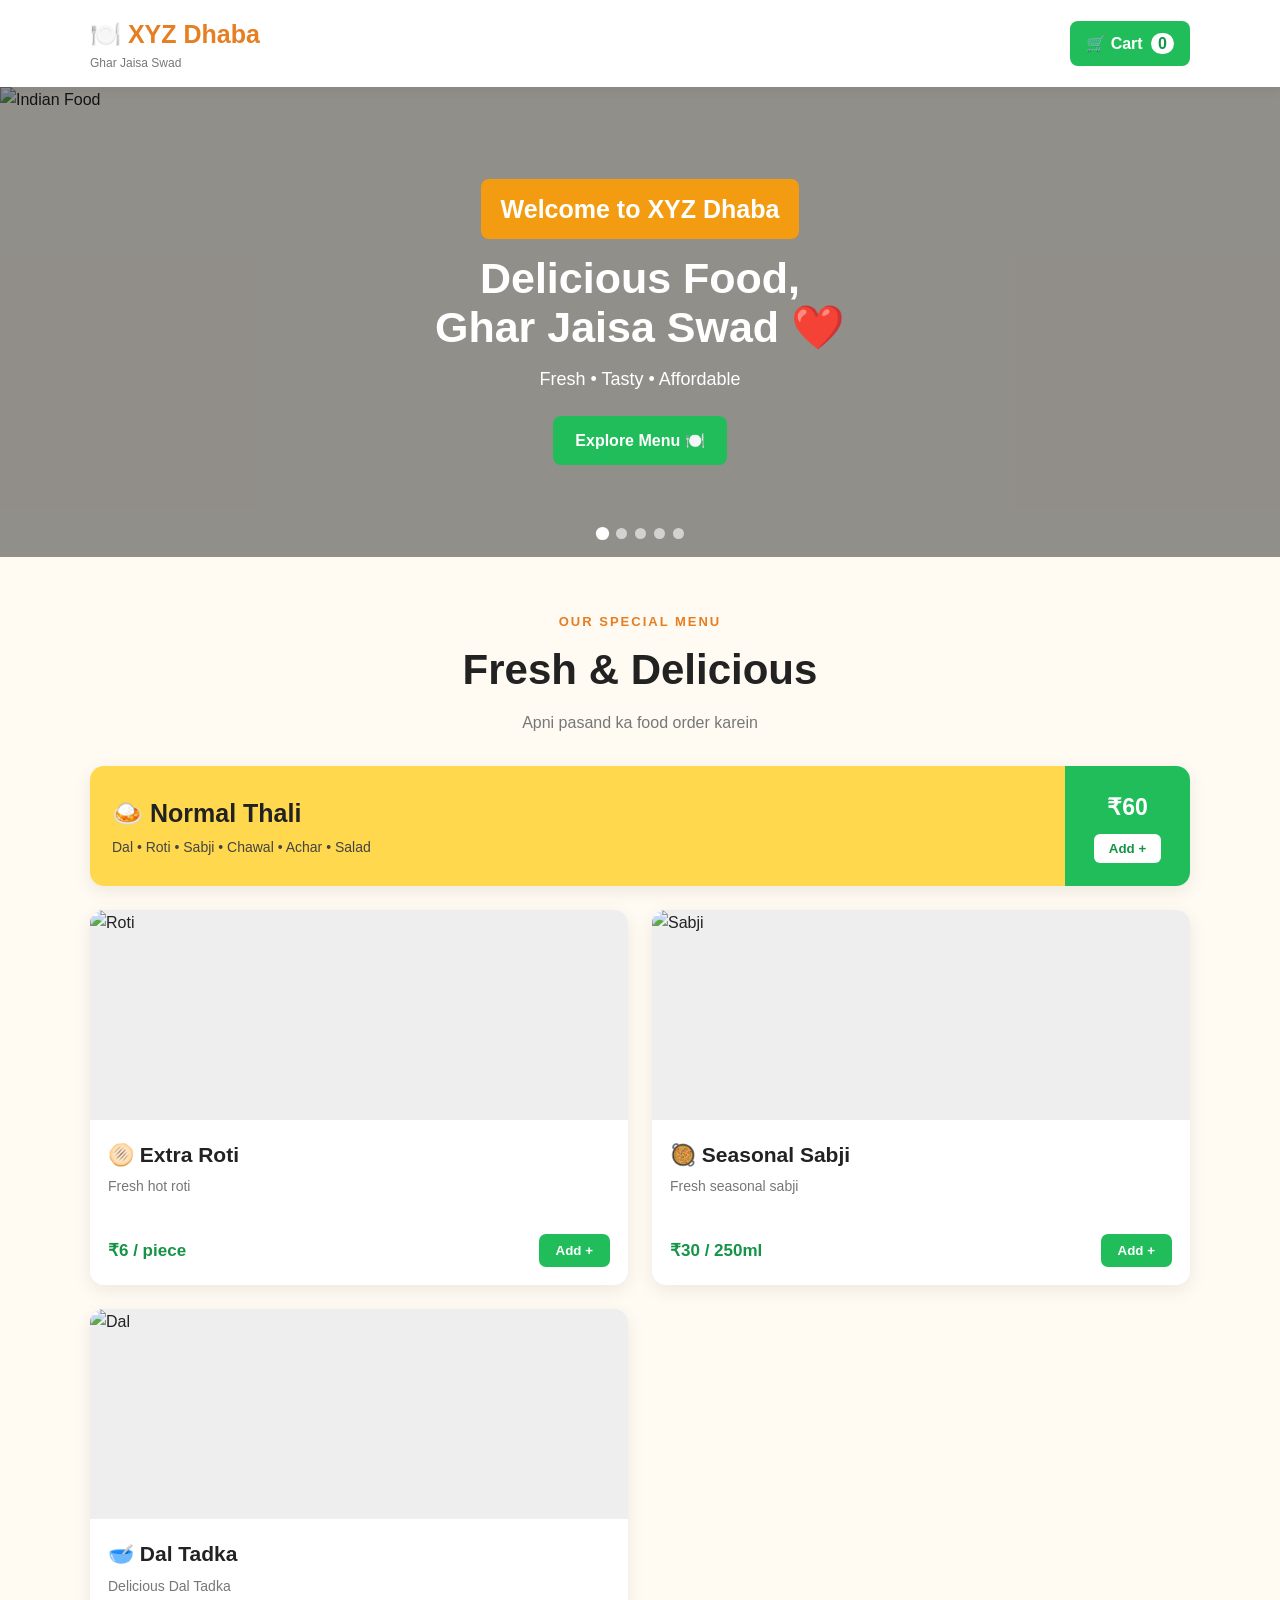
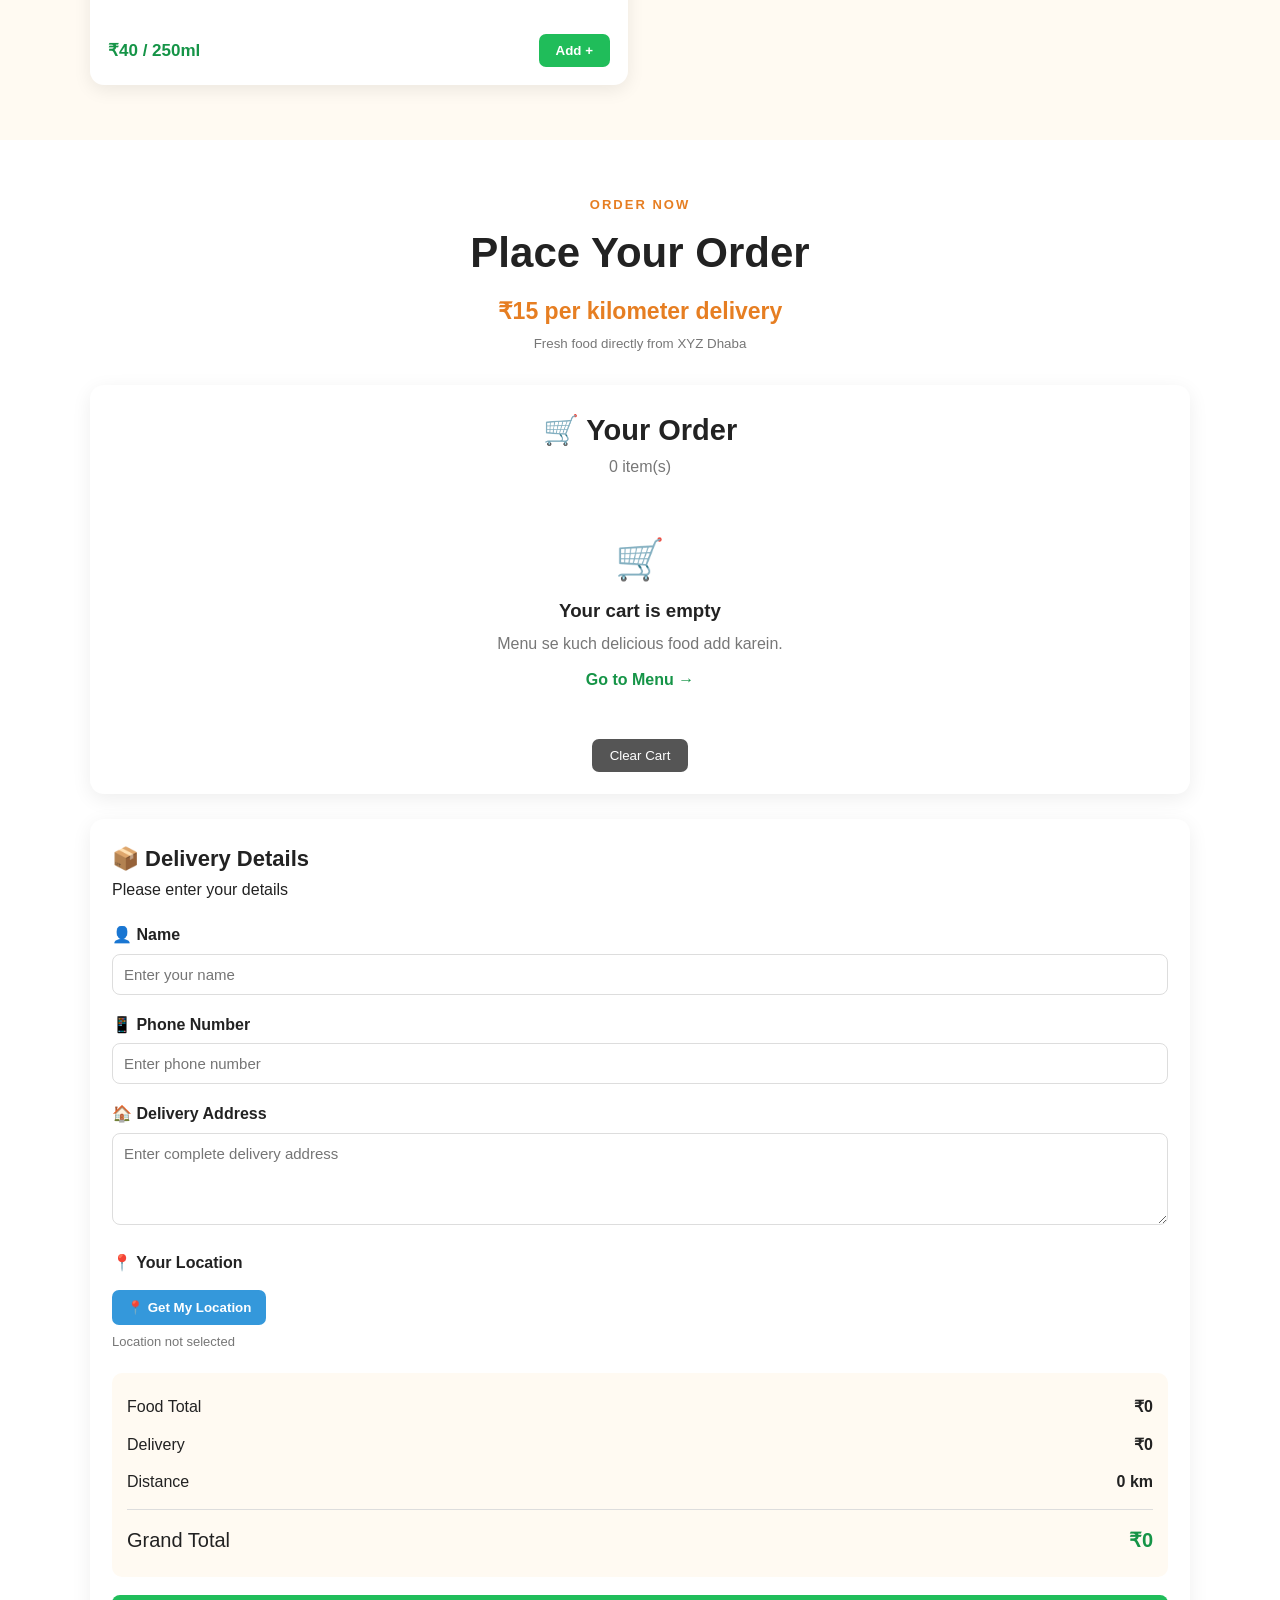
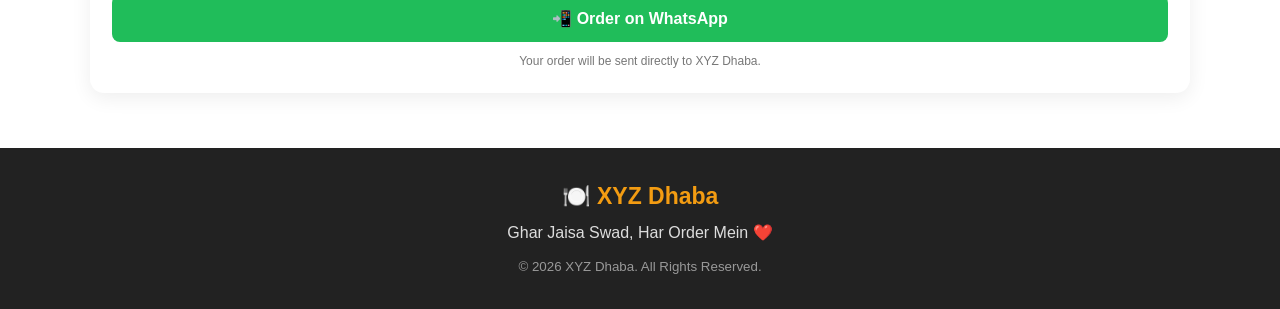
==== commit 9d33ec86: "Update index.html" ====
--- a/index.html
+++ b/index.html
@@ -1,851 +1,526 @@
 <!DOCTYPE html>
 <html lang="en">
 <head>
-    <meta charset="UTF-8">
-    <meta name="viewport" content="width=device-width, initial-scale=1.0">
-
-    <title>XYZ Dhaba | Delicious Food</title>
-
-    <link rel="stylesheet" href="style.css">
+<meta charset="UTF-8">
+<meta name="viewport" content="width=device-width, initial-scale=1.0">
+<title>XYZ Dhaba | Delicious Food</title>
+<link rel="stylesheet" href="style.css">
 </head>
 
 <body>
 
-<!-- =========================================
-     HEADER
-========================================= -->
-
+<!-- HEADER -->
 <header class="header">
-
-    <div class="container header-content">
-
-        <div class="logo">
-            <h1>🍽️ XYZ Dhaba</h1>
-            <p>Ghar Jaisa Swad</p>
-        </div>
-
-        <a href="#order" class="cart-button">
-            🛒 Cart
-            <span id="cart-count">0</span>
-        </a>
-
-    </div>
-
+<div class="container header-content">
+
+<div class="logo">
+<h1>🍽️ XYZ Dhaba</h1>
+<p>Ghar Jaisa Swad</p>
+</div>
+
+<a href="#order" class="cart-button">
+🛒 Cart
+<span id="cart-count">0</span>
+</a>
+
+</div>
 </header>
 
 
-<!-- =========================================
-     HERO
-========================================= -->
-
+<!-- HERO -->
 <section class="hero">
-
-    <div class="slider">
-
-        <div class="slide active">
-            <img
-                src="https://images.unsplash.com/photo-1546833999-b9f581a1996d?auto=format&fit=crop&w=1600&q=80"
-                alt="Indian Food">
-        </div>
-
-        <div class="slide">
-            <img
-                src="https://images.unsplash.com/photo-1601050690597-df0568f70950?auto=format&fit=crop&w=1600&q=80"
-                alt="Indian Food">
-        </div>
-
-        <div class="slide">
-            <img
-                src="https://images.unsplash.com/photo-1565299624946-b28f40a0ae38?auto=format&fit=crop&w=1600&q=80"
-                alt="Indian Food">
-        </div>
-
-        <div class="slide">
-            <img
-                src="https://images.unsplash.com/photo-1517248135467-4c7edcad34c4?auto=format&fit=crop&w=1600&q=80"
-                alt="Restaurant">
-        </div>
-
-        <div class="slide">
-            <img
-                src="https://images.unsplash.com/photo-1601050690117-94f5f6fa8bd7?auto=format&fit=crop&w=1600&q=80"
-                alt="Delicious Food">
-        </div>
-
-        <div class="hero-overlay">
-
-            <div>
-
-                <span class="welcome-text">
-                    Welcome to XYZ Dhaba
-                </span>
-
-                <h2>
-                    Delicious Food,<br>
-                    Ghar Jaisa Swad ❤️
-                </h2>
-
-                <p>
-                    Fresh • Tasty • Affordable
-                </p>
-
-                <a href="#menu" class="hero-button">
-                    Explore Menu 🍽️
-                </a>
-
-            </div>
-
-        </div>
-
-        <div class="slider-dots">
-
-            <span class="dot active" onclick="showSlide(0)"></span>
-            <span class="dot" onclick="showSlide(1)"></span>
-            <span class="dot" onclick="showSlide(2)"></span>
-            <span class="dot" onclick="showSlide(3)"></span>
-            <span class="dot" onclick="showSlide(4)"></span>
-
-        </div>
-
-    </div>
-
+<div class="slider">
+
+<div class="slide active">
+<img src="https://images.unsplash.com/photo-1546833999-b9f581a1996d?auto=format&fit=crop&w=1600&q=80" alt="Indian Food">
+</div>
+
+<div class="slide">
+<img src="https://images.unsplash.com/photo-1601050690597-df0568f70950?auto=format&fit=crop&w=1600&q=80" alt="Indian Food">
+</div>
+
+<div class="slide">
+<img src="https://images.unsplash.com/photo-1565299624946-b28f40a0ae38?auto=format&fit=crop&w=1600&q=80" alt="Indian Food">
+</div>
+
+<div class="slide">
+<img src="https://images.unsplash.com/photo-1517248135467-4c7edcad34c4?auto=format&fit=crop&w=1600&q=80" alt="Restaurant">
+</div>
+
+<div class="slide">
+<img src="https://images.unsplash.com/photo-1601050690117-94f5f6fa8bd7?auto=format&fit=crop&w=1600&q=80" alt="Delicious Food">
+</div>
+
+<div class="hero-overlay">
+<div>
+
+<span class="welcome-text">
+Welcome to XYZ Dhaba
+</span>
+
+<h2>
+Delicious Food,<br>
+Ghar Jaisa Swad ❤️
+</h2>
+
+<p>
+Fresh • Tasty • Affordable
+</p>
+
+<a href="#menu" class="hero-button">
+Explore Menu 🍽️
+</a>
+
+</div>
+</div>
+
+<div class="slider-dots">
+<span class="dot active" onclick="showSlide(0)"></span>
+<span class="dot" onclick="showSlide(1)"></span>
+<span class="dot" onclick="showSlide(2)"></span>
+<span class="dot" onclick="showSlide(3)"></span>
+<span class="dot" onclick="showSlide(4)"></span>
+</div>
+
+</div>
 </section>
 
 
-<!-- =========================================
-     MENU
-========================================= -->
-
+<!-- MENU -->
 <section class="section menu-section" id="menu">
 
-    <div class="container">
-
-        <div class="section-heading menu-heading">
-
-            <span>OUR SPECIAL MENU</span>
-
-            <h2>
-                Fresh & Delicious
-            </h2>
-
-            <p>
-                Apni pasand ka food order karein
-            </p>
-
-        </div>
-
-
-        <div class="menu-grid">
-
-
-            <!-- NORMAL THALI -->
-
-            <div class="menu-card normal-thali-card">
-
-                <div class="normal-thali-layout">
-
-                    <div class="normal-thali-info">
-
-                        <h3>
-                            🍛 Normal Thali
-                        </h3>
-
-                        <p>
-                            Dal • Roti • Sabji • Chawal • Achar • Salad
-                        </p>
-
-                    </div>
-
-                    <div class="thali-action-box">
-
-                        <strong>
-                            ₹60
-                        </strong>
-
-                        <button
-                            onclick="addToCart('Normal Thali', 60)"
-                        >
-                            Add +
-                        </button>
-
-                    </div>
-
-                </div>
-
-            </div>
-
-
-            <!-- EXTRA ROTI -->
-
-            <div class="menu-card">
-
-                <div class="food-image">
-
-                    <img
-                        src="https://images.unsplash.com/photo-1601050690597-df0568f70950?auto=format&fit=crop&w=900&q=80"
-                        alt="Roti">
-                </div>
-
-                <div class="menu-content">
-
-                    <h3>
-                        🫓 Extra Roti
-                    </h3>
-
-                    <p>
-                        Fresh hot roti
-                    </p>
-
-                    <div class="menu-bottom">
-
-                        <strong>
-                            ₹6 / piece
-                        </strong>
-
-                        <button
-                            onclick="addToCart('Extra Roti', 6)"
-                        >
-                            Add +
-                        </button>
-
-                    </div>
-
-                </div>
-
-            </div>
-
-
-            <!-- SABJI -->
-
-            <div class="menu-card">
-
-                <div class="food-image">
-
-                    <img
-                        src="https://images.unsplash.com/photo-1601050690117-94f5f6fa8bd7?auto=format&fit=crop&w=900&q=80"
-                        alt="Sabji">
-                </div>
-
-                <div class="menu-content">
-
-                    <h3>
-                        🥘 Seasonal Sabji
-                    </h3>
-
-                    <p>
-                        Fresh seasonal sabji
-                    </p>
-
-                    <div class="menu-bottom">
-
-                        <strong>
-                            ₹30 / 250ml
-                        </strong>
-
-                        <button
-                            onclick="addToCart('Seasonal Sabji', 30)"
-                        >
-                            Add +
-                        </button>
-
-                    </div>
-
-                </div>
-
-            </div>
-
-
-            <!-- DAL -->
-
-            <div class="menu-card">
-
-                <div class="food-image">
-
-                    <img
-                        src="https://images.unsplash.com/photo-1546833999-b9f581a1996d?auto=format&fit=crop&w=900&q=80"
-                        alt="Dal">
-                </div>
-
-                <div class="menu-content">
-
-                    <h3>
-                        🥣 Dal Tadka
-                    </h3>
-
-                    <p>
-                        Delicious Dal Tadka
-                    </p>
-
-                    <div class="menu-bottom">
-
-                        <strong>
-                            ₹40 / 250ml
-                        </strong>
-
-                        <button
-                            onclick="addToCart('Dal Tadka', 40)"
-                        >
-                            Add +
-                        </button>
-
-                    </div>
-
-                </div>
-
-            </div>
-
-
-        </div>
-
-    </div>
+<div class="container">
+
+<div class="section-heading menu-heading">
+
+<span>OUR SPECIAL MENU</span>
+
+<h2>
+Fresh & Delicious
+</h2>
+
+<p>
+Apni pasand ka food order karein
+</p>
+
+</div>
+
+
+<div class="menu-grid">
+
+
+<!-- NORMAL THALI -->
+<div class="menu-card normal-thali-card">
+
+<div class="normal-thali-layout">
+
+<div class="normal-thali-info">
+
+<h3>
+🍛 Normal Thali
+</h3>
+
+<p>
+Dal • Roti • Sabji • Chawal • Achar • Salad
+</p>
+
+</div>
+
+<div class="thali-action-box">
+
+<strong>
+₹60
+</strong>
+
+<button onclick="addToCart('Normal Thali', 60)">
+Add +
+</button>
+
+</div>
+
+</div>
+
+</div>
+
+
+<!-- EXTRA ROTI -->
+<div class="menu-card">
+
+<div class="food-image">
+
+<img
+src="https://images.unsplash.com/photo-1601050690597-df0568f70950?auto=format&fit=crop&w=900&q=80"
+alt="Roti">
+
+</div>
+
+<div class="menu-content">
+
+<h3>
+🫓 Extra Roti
+</h3>
+
+<p>
+Fresh hot roti
+</p>
+
+<div class="menu-bottom">
+
+<strong>
+₹6 / piece
+</strong>
+
+<button onclick="addToCart('Extra Roti', 6)">
+Add +
+</button>
+
+</div>
+
+</div>
+
+</div>
+
+
+<!-- SABJI -->
+<div class="menu-card">
+
+<div class="food-image">
+
+<img
+src="https://images.unsplash.com/photo-1601050690117-94f5f6fa8bd7?auto=format&fit=crop&w=900&q=80"
+alt="Sabji">
+
+</div>
+
+<div class="menu-content">
+
+<h3>
+🥘 Seasonal Sabji
+</h3>
+
+<p>
+Fresh seasonal sabji
+</p>
+
+<div class="menu-bottom">
+
+<strong>
+₹30 / 250ml
+</strong>
+
+<button onclick="addToCart('Seasonal Sabji', 30)">
+Add +
+</button>
+
+</div>
+
+</div>
+
+</div>
+
+
+<!-- DAL -->
+<div class="menu-card">
+
+<div class="food-image">
+
+<img
+src="https://images.unsplash.com/photo-1546833999-b9f581a1996d?auto=format&fit=crop&w=900&q=80"
+alt="Dal">
+
+</div>
+
+<div class="menu-content">
+
+<h3>
+🥣 Dal Tadka
+</h3>
+
+<p>
+Delicious Dal Tadka
+</p>
+
+<div class="menu-bottom">
+
+<strong>
+₹40 / 250ml
+</strong>
+
+<button onclick="addToCart('Dal Tadka', 40)">
+Add +
+</button>
+
+</div>
+
+</div>
+
+</div>
+
+</div>
+</div>
 
 </section>
 
 
-<!-- =========================================
-     ORDER SECTION
-========================================= -->
-
+<!-- ORDER SECTION -->
 <section class="section order-section" id="order">
 
-    <div class="container">
-
-        <div class="section-heading order-main-heading">
-
-            <span>ORDER NOW</span>
-
-            <h2>
-                Place Your Order
-            </h2>
-
-            <p>
-                ₹15 per kilometer delivery
-            </p>
-
-            <small>
-                Fresh food directly from XYZ Dhaba
-            </small>
-
-        </div>
-
-
-        <div class="order-layout">
-
-
-            <!-- =================================
-                 CART
-            ================================= -->
-
-            <div class="order-card">
-
-                <div class="cart-title">
-
-                    <h3>
-                        🛒 Your Order
-                    </h3>
-
-                    <span>
-                        <span id="cart-items-count">0</span>
-                        item(s)
-                    </span>
-
-                </div>
-
-
-                <div
-                    id="cart-items"
-                    class="cart-container"
-                ></div>
-
-
-                <button
-                    class="clear-cart"
-                    onclick="clearCart()"
-                >
-                    Clear Cart
-                </button>
-
-            </div>
-
-
-            <!-- =================================
-                 DELIVERY DETAILS
-            ================================= -->
-
-            <div class="order-card">
-
-                <div class="order-card-header">
-
-                    <h3>
-                        📦 Delivery Details
-                    </h3>
-
-                    <p>
-                        Please enter your details
-                    </p>
-
-                </div>
-
-
-                <div class="form-group">
-
-                    <label for="customer-name">
-                        👤 Name
-                    </label>
-
-                    <input
-                        type="text"
-                        id="customer-name"
-                        placeholder="Enter your name"
-                    >
-
-                </div>
-
-
-                <div class="form-group">
-
-                    <label for="customer-phone">
-                        📱 Phone Number
-                    </label>
-
-                    <input
-                        type="tel"
-                        id="customer-phone"
-                        placeholder="Enter phone number"
-                        maxlength="10"
-                    >
-
-                </div>
-
-
-                <div class="form-group">
-
-                    <label for="customer-address">
-                        🏠 Delivery Address
-                    </label>
-
-                    <textarea
-                        id="customer-address"
-                        rows="4"
-                        placeholder="Enter complete delivery address"
-                    ></textarea>
-
-                </div>
-
-
-                <div class="form-group">
-
-                    <label>
-                        📍 Your Location
-                    </label>
-
-                    <button
-                        type="button"
-                        class="location-button"
-                        id="location-button"
-                        onclick="getCustomerLocation()"
-                    >
-                        📍 Get My Location
-                    </button>
-
-                    <p
-                        class="location-status"
-                        id="location-status"
-                    >
-                        Location not selected
-                    </p>
-
-                </div>
-
-
-                <!-- BILL -->
-
-                <div class="bill">
-
-                    <div class="bill-row">
-
-                        <span>
-                            Food Total
-                        </span>
-
-                        <strong id="food-total">
-                            ₹0
-                        </strong>
-
-                    </div>
-
-
-                    <div class="bill-row">
-
-                        <span>
-                            Delivery
-                        </span>
-
-                        <strong id="delivery-price">
-                            ₹0
-                        </strong>
-
-                    </div>
-
-
-                    <div class="bill-row">
-
-                        <span>
-                            Distance
-                        </span>
-
-                        <strong id="distance">
-                            0 km
-                        </strong>
-
-                    </div>
-
-
-                    <div class="bill-divider"></div>
-
-
-                    <div class="bill-row grand-total">
-
-                        <span>
-                            Grand Total
-                        </span>
-
-                        <strong id="grand-total">
-                            ₹0
-                        </strong>
-
-                    </div>
-
-
-                    <input
-                        type="hidden"
-                        id="delivery-charge"
-                        value="0"
-                    >
-
-                    <input
-                        type="hidden"
-                        id="delivery-distance"
-                        value="0"
-                    >
-
-                </div>
-
-
-                <button
-                    class="whatsapp-button"
-                    onclick="orderOnWhatsApp()"
-                >
-                    📲 Order on WhatsApp
-                </button>
-
-                <p class="order-note">
-                    Your order will be sent directly to XYZ Dhaba.
-                </p>
-
-            </div>
-
-        </div>
-
-    </div>
+<div class="container">
+
+<div class="section-heading order-main-heading">
+
+<span>
+ORDER NOW
+</span>
+
+<h2>
+Place Your Order
+</h2>
+
+<p>
+₹15 per kilometer delivery
+</p>
+
+<small>
+Fresh food directly from XYZ Dhaba
+</small>
+
+</div>
+
+
+<div class="order-layout">
+
+
+<!-- CART -->
+<div class="order-card">
+
+<div class="cart-title">
+
+<h3>
+🛒 Your Order
+</h3>
+
+<span>
+<span id="cart-items-count">0</span>
+item(s)
+</span>
+
+</div>
+
+
+<div
+id="cart-items"
+class="cart-container">
+</div>
+
+
+<button
+class="clear-cart"
+onclick="clearCart()">
+
+Clear Cart
+
+</button>
+
+</div>
+
+
+<!-- DELIVERY DETAILS -->
+<div class="order-card">
+
+<div class="order-card-header">
+
+<h3>
+📦 Delivery Details
+</h3>
+
+<p>
+Please enter your details
+</p>
+
+</div>
+
+
+<div class="form-group">
+
+<label for="customer-name">
+👤 Name
+</label>
+
+<input
+type="text"
+id="customer-name"
+placeholder="Enter your name">
+
+</div>
+
+
+<div class="form-group">
+
+<label for="customer-phone">
+📱 Phone Number
+</label>
+
+<input
+type="tel"
+id="customer-phone"
+placeholder="Enter phone number"
+maxlength="10">
+
+</div>
+
+
+<div class="form-group">
+
+<label for="customer-address">
+🏠 Delivery Address
+</label>
+
+<textarea
+id="customer-address"
+rows="4"
+placeholder="Enter complete delivery address"></textarea>
+
+</div>
+
+
+<div class="form-group">
+
+<label>
+📍 Your Location
+</label>
+
+<button
+type="button"
+class="location-button"
+id="location-button"
+onclick="getCustomerLocation()">
+
+📍 Get My Location
+
+</button>
+
+<p
+class="location-status"
+id="location-status">
+
+Location not selected
+
+</p>
+
+</div>
+
+
+<!-- BILL -->
+<div class="bill">
+
+<div class="bill-row">
+
+<span>
+Food Total
+</span>
+
+<strong id="food-total">
+₹0
+</strong>
+
+</div>
+
+
+<div class="bill-row">
+
+<span>
+Delivery
+</span>
+
+<strong id="delivery-price">
+₹0
+</strong>
+
+</div>
+
+
+<div class="bill-row">
+
+<span>
+Distance
+</span>
+
+<strong id="distance">
+0 km
+</strong>
+
+</div>
+
+
+<div class="bill-divider"></div>
+
+
+<div class="bill-row grand-total">
+
+<span>
+Grand Total
+</span>
+
+<strong id="grand-total">
+₹0
+</strong>
+
+</div>
+
+
+<input
+type="hidden"
+id="delivery-charge"
+value="0">
+
+<input
+type="hidden"
+id="delivery-distance"
+value="0">
+
+</div>
+
+
+<button
+class="whatsapp-button"
+onclick="orderOnWhatsApp()">
+
+📲 Order on WhatsApp
+
+</button>
+
+<p class="order-note">
+Your order will be sent directly to XYZ Dhaba.
+</p>
+
+</div>
+
+</div>
+
+</div>
 
 </section>
 
 
-<!-- =========================================
-     OWNER DASHBOARD
-========================================= -->
-
-<section class="section owner-section" id="owner-dashboard">
-
-    <div class="container">
-
-        <div class="section-heading">
-
-            <span>OWNER PANEL</span>
-
-            <h2>
-                📊 Order Dashboard
-            </h2>
-
-            <p>
-                Manage your XYZ Dhaba orders
-            </p>
-
-        </div>
-
-
-        <!-- DASHBOARD STATS -->
-
-        <div class="dashboard-stats">
-
-
-            <div class="stat-card">
-
-                <div class="stat-icon">
-                    📦
-                </div>
-
-                <div>
-
-                    <span>
-                        Total Orders
-                    </span>
-
-                    <strong id="stat-total">
-                        0
-                    </strong>
-
-                </div>
-
-            </div>
-
-
-            <div class="stat-card pending-stat">
-
-                <div class="stat-icon">
-                    🟠
-                </div>
-
-                <div>
-
-                    <span>
-                        Pending
-                    </span>
-
-                    <strong id="stat-pending">
-                        0
-                    </strong>
-
-                </div>
-
-            </div>
-
-
-            <div class="stat-card completed-stat">
-
-                <div class="stat-icon">
-                    ✅
-                </div>
-
-                <div>
-
-                    <span>
-                        Completed
-                    </span>
-
-                    <strong id="stat-completed">
-                        0
-                    </strong>
-
-                </div>
-
-            </div>
-
-
-            <div class="stat-card sales-stat">
-
-                <div class="stat-icon">
-                    💰
-                </div>
-
-                <div>
-
-                    <span>
-                        Total Sales
-                    </span>
-
-                    <strong id="stat-sales">
-                        ₹0
-                    </strong>
-
-                </div>
-
-            </div>
-
-
-            <div class="stat-card rating-stat">
-
-                <div class="stat-icon">
-                    ⭐
-                </div>
-
-                <div>
-
-                    <span>
-                        Average Rating
-                    </span>
-
-                    <strong id="stat-rating">
-                        0.0
-                    </strong>
-
-                </div>
-
-            </div>
-
-
-        </div>
-
-
-        <!-- DASHBOARD FILTER -->
-
-        <div class="dashboard-controls">
-
-            <div class="dashboard-title">
-
-                <h3>
-                    Orders
-                </h3>
-
-                <p>
-                    Manage incoming orders
-                </p>
-
-            </div>
-
-
-            <div class="order-filters">
-
-                <button
-                    class="filter-btn active"
-                    data-filter="all"
-                    onclick="filterOrders('all')"
-                >
-                    All
-                </button>
-
-                <button
-                    class="filter-btn"
-                    data-filter="pending"
-                    onclick="filterOrders('pending')"
-                >
-                    🟠 Pending
-                </button>
-
-                <button
-                    class="filter-btn"
-                    data-filter="completed"
-                    onclick="filterOrders('completed')"
-                >
-                    ✅ Completed
-                </button>
-
-            </div>
-
-        </div>
-
-
-        <!-- OWNER ORDERS -->
-
-        <div id="owner-orders">
-
-            <div class="dashboard-empty">
-
-                <div>
-                    📦
-                </div>
-
-                <h3>
-                    No orders yet
-                </h3>
-
-                <p>
-                    New orders will appear here.
-                </p>
-
-            </div>
-
-        </div>
-
-
-        <!-- OLD ID KEPT FOR COMPATIBILITY -->
-
-        <div id="owner-order" style="display:none;"></div>
-
-    </div>
-
-</section>
-
-
-<!-- =========================================
-     ORDER HISTORY
-========================================= -->
-
-<section class="section history-section">
-
-    <div class="container">
-
-        <div class="history-header">
-
-            <div>
-
-                <span class="history-small-title">
-                    ORDER RECORDS
-                </span>
-
-                <h2>
-                    📋 Order History
-                </h2>
-
-            </div>
-
-            <button
-                class="clear-history-btn"
-                onclick="clearHistory()"
-            >
-                🗑️ Clear History
-            </button>
-
-        </div>
-
-
-        <div id="order-history">
-
-            <div class="history-empty">
-
-                <div class="empty-icon">
-                    📋
-                </div>
-
-                <h3>
-                    No order history
-                </h3>
-
-                <p>
-                    Completed and pending orders will appear here.
-                </p>
-
-            </div>
-
-        </div>
-
-    </div>
-
-</section>
-
-
-<!-- =========================================
-     FOOTER
-========================================= -->
-
+<!-- FOOTER -->
 <footer class="footer">
 
-    <div class="container">
-
-        <h3>
-            🍽️ XYZ Dhaba
-        </h3>
-
-        <p>
-            Ghar Jaisa Swad, Har Order Mein ❤️
-        </p>
-
-        <small>
-            © 2026 XYZ Dhaba. All Rights Reserved.
-        </small>
-
-    </div>
+<div class="container">
+
+<h3>
+🍽️ XYZ Dhaba
+</h3>
+
+<p>
+Ghar Jaisa Swad, Har Order Mein ❤️
+</p>
+
+<small>
+© 2026 XYZ Dhaba. All Rights Reserved.
+</small>
+
+</div>
 
 </footer>
 
@@ -853,4 +528,4 @@
 <script src="script.js"></script>
 
 </body>
-    </html>
+</html>
